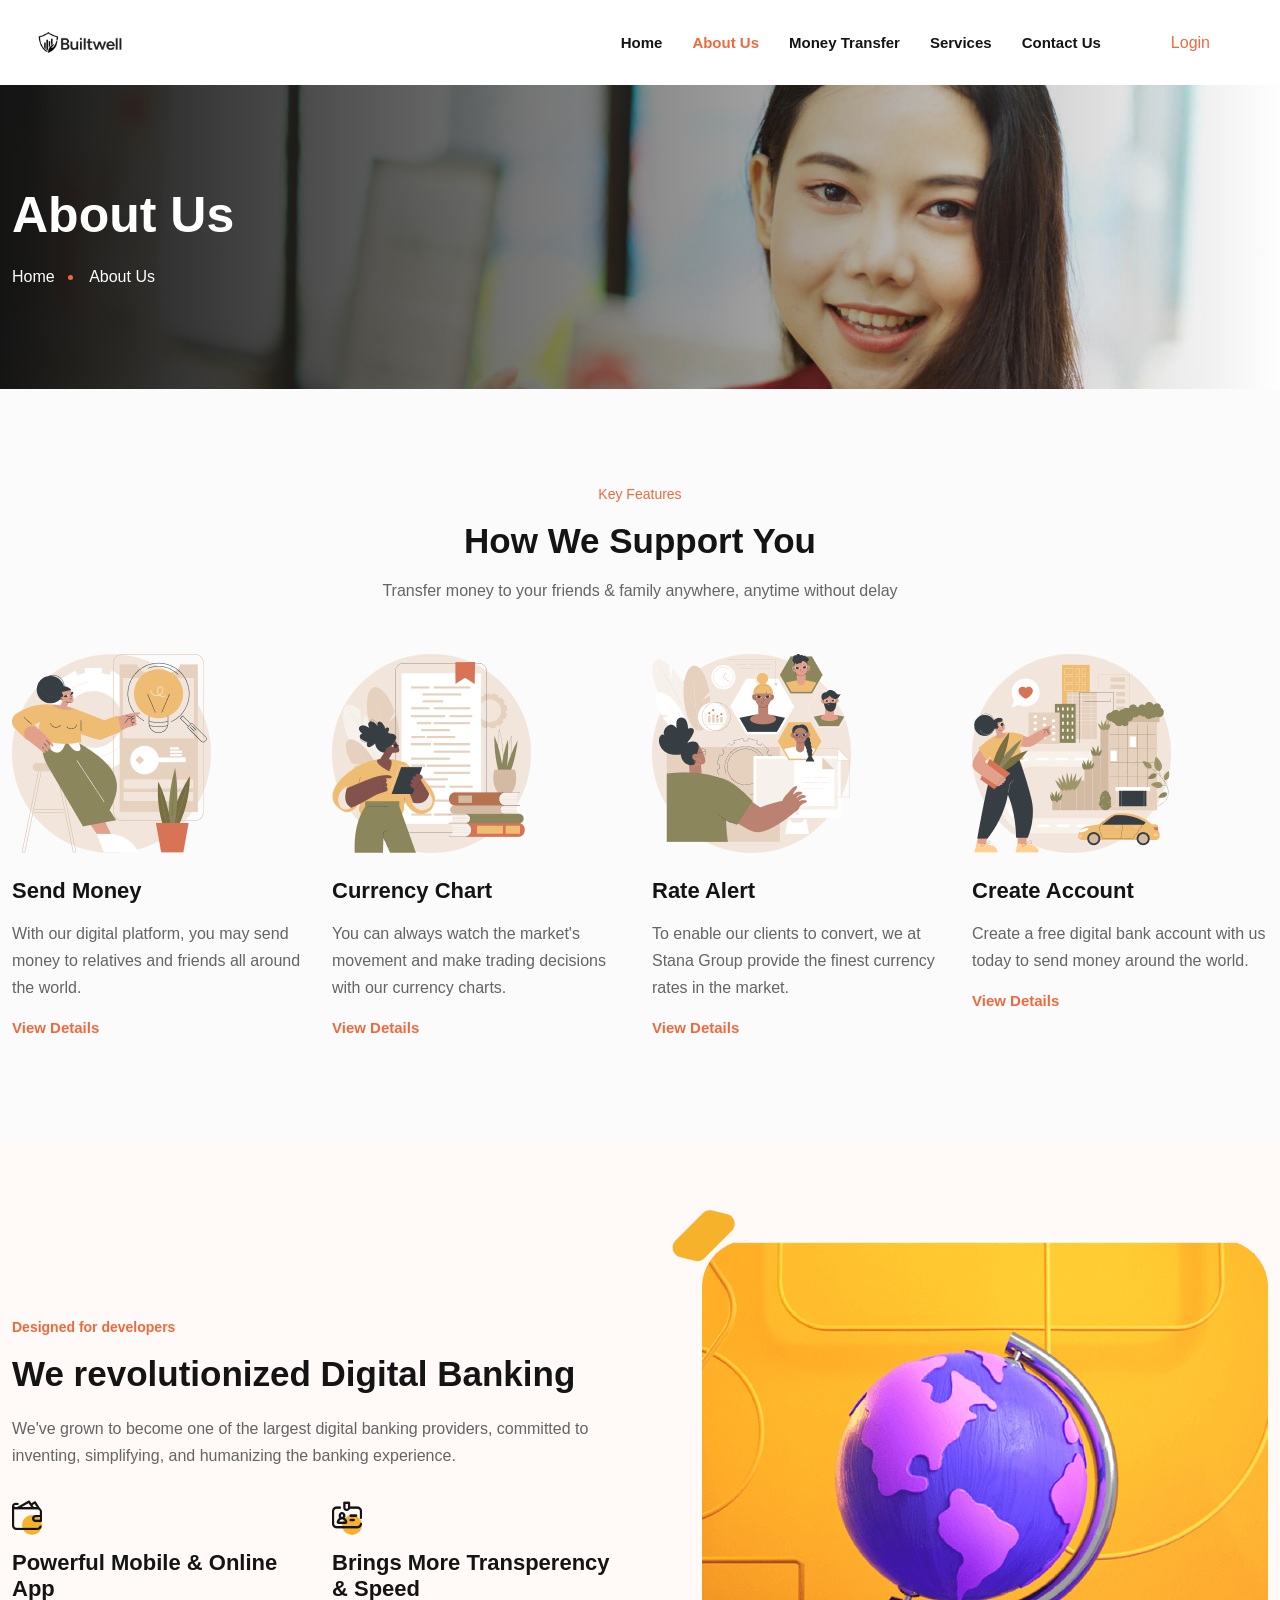
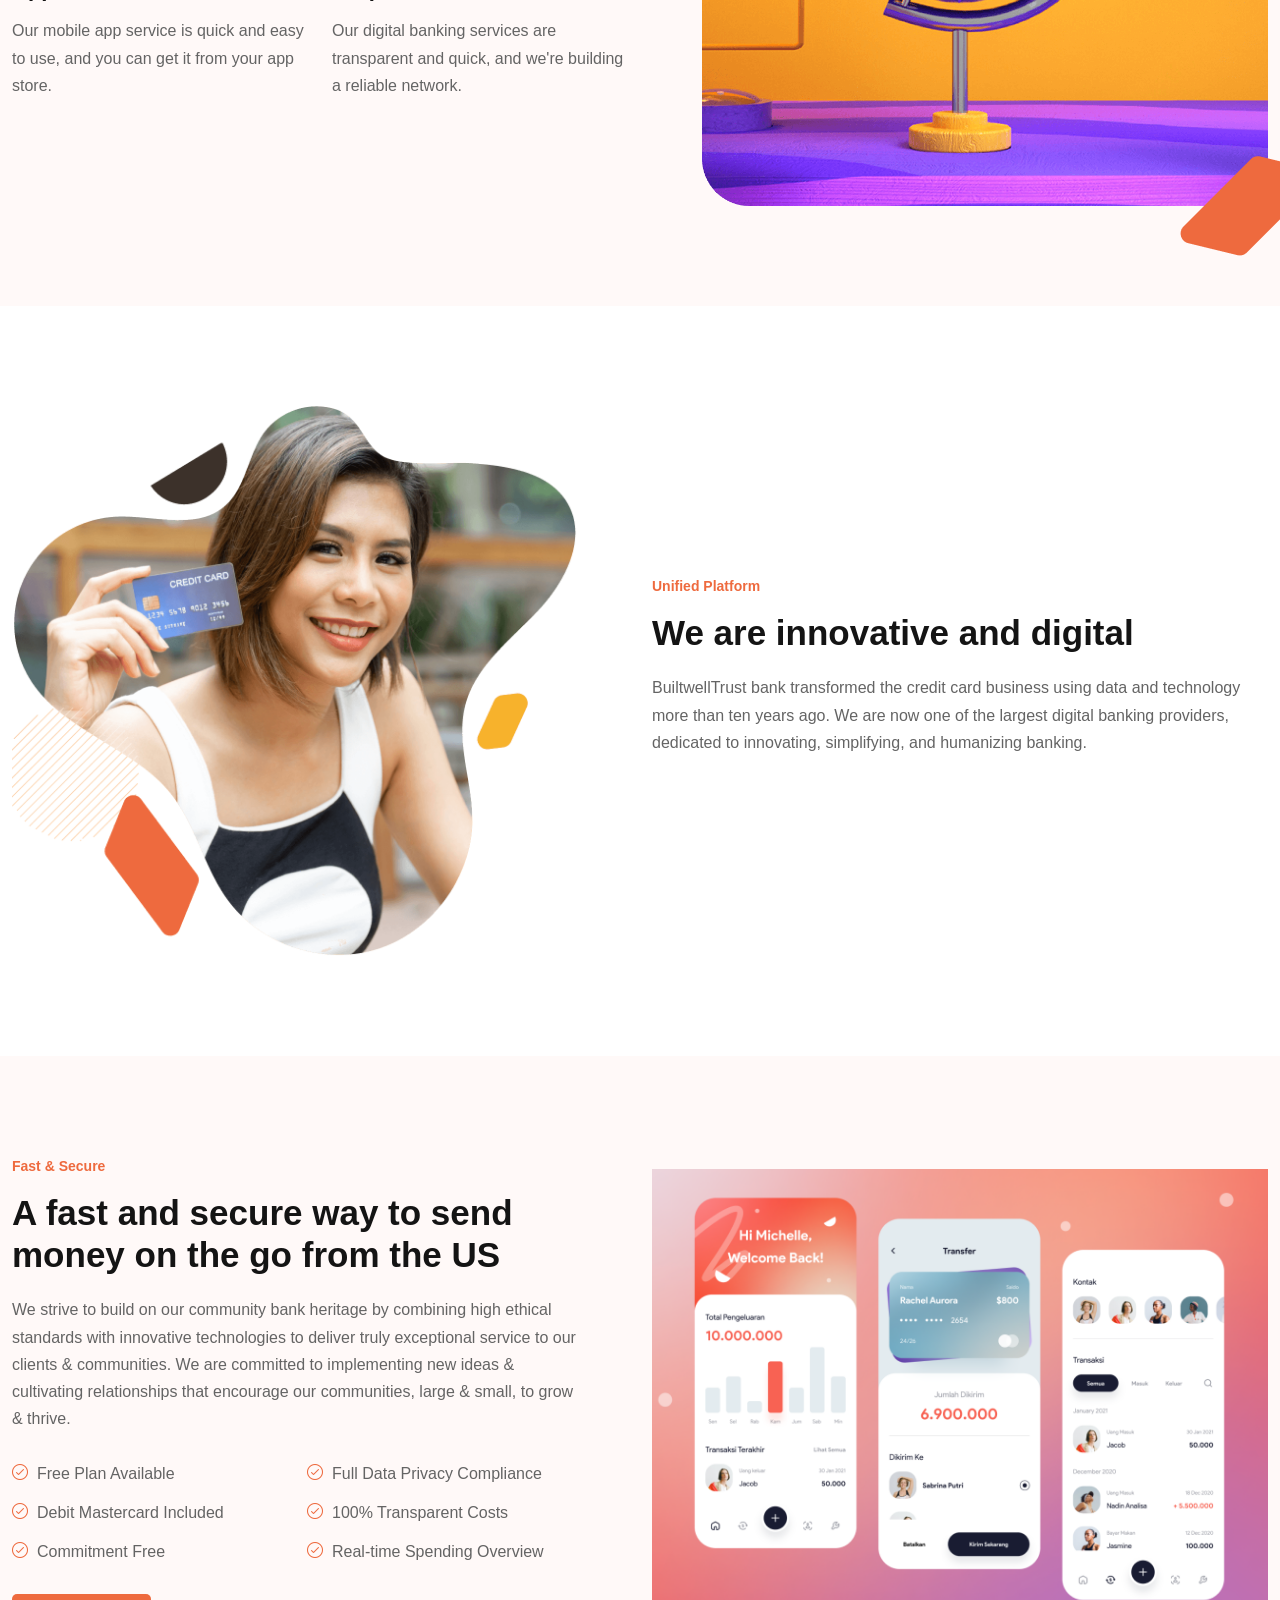
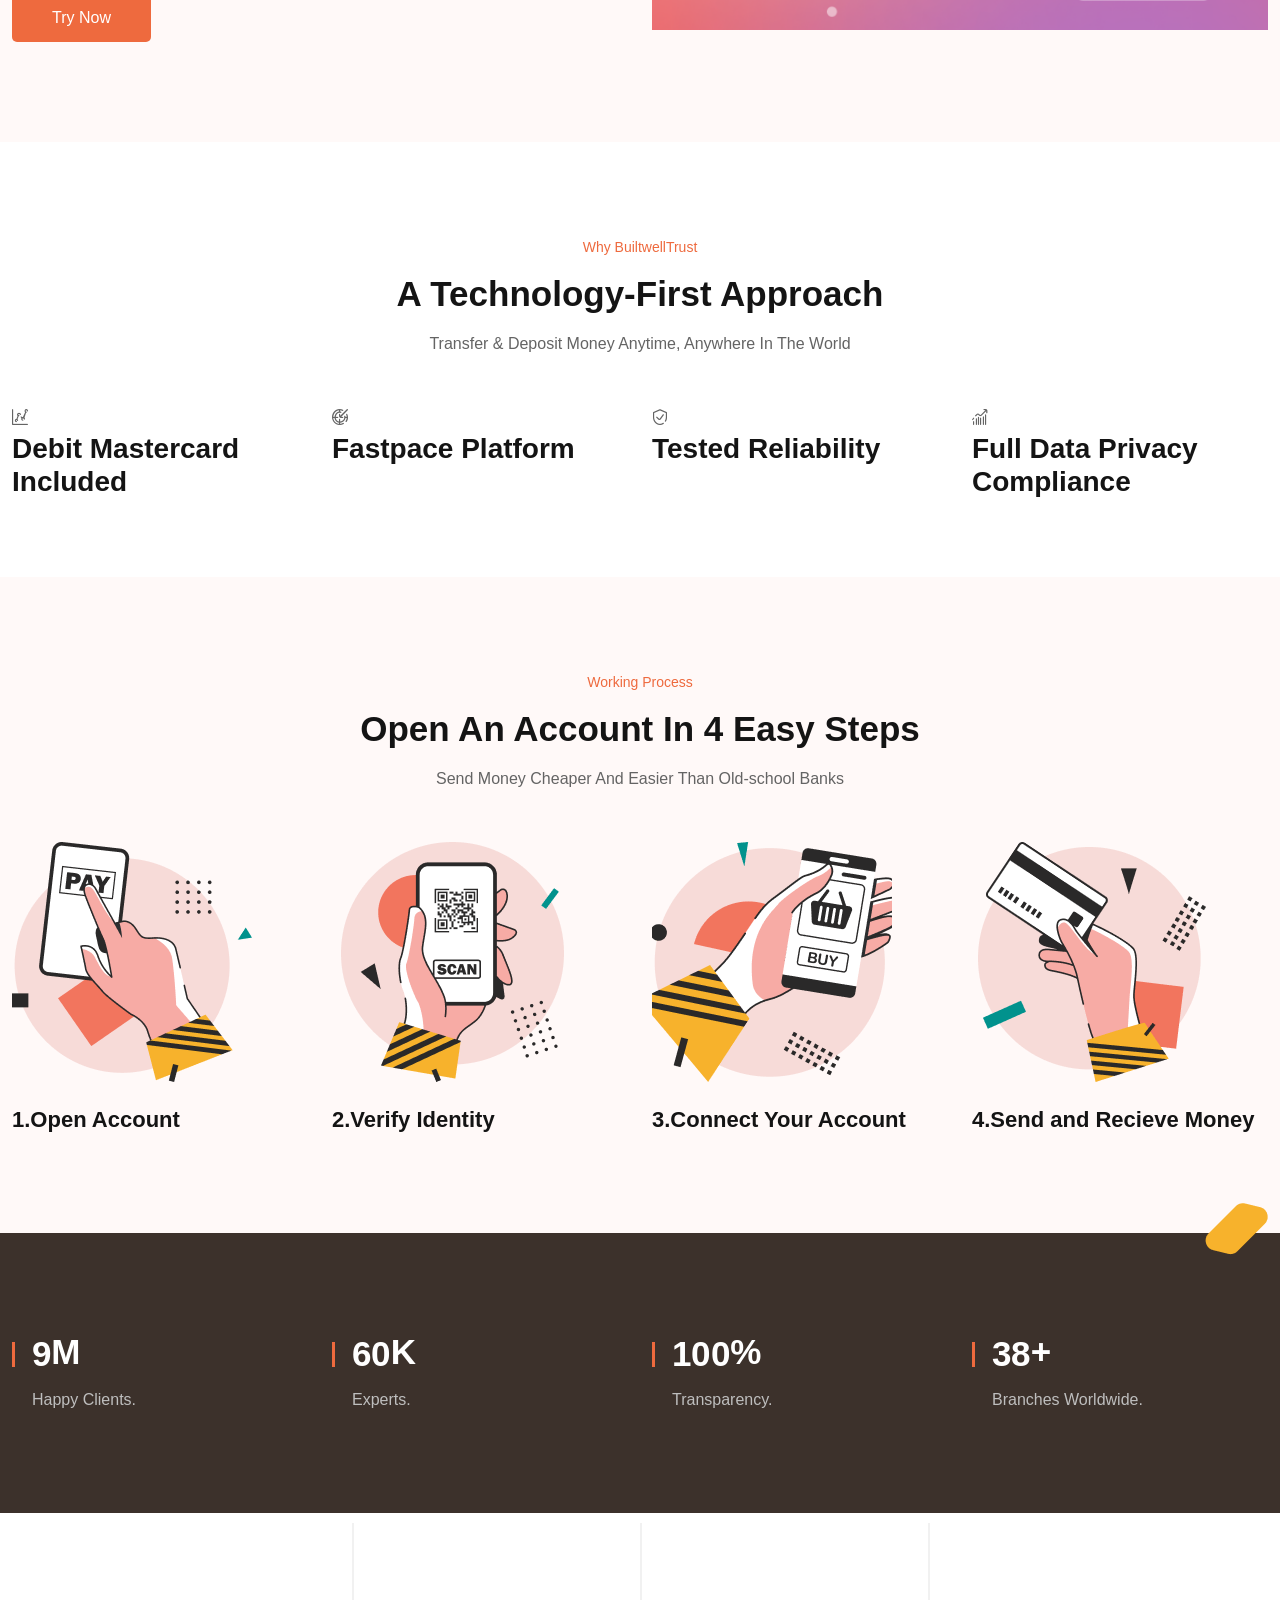
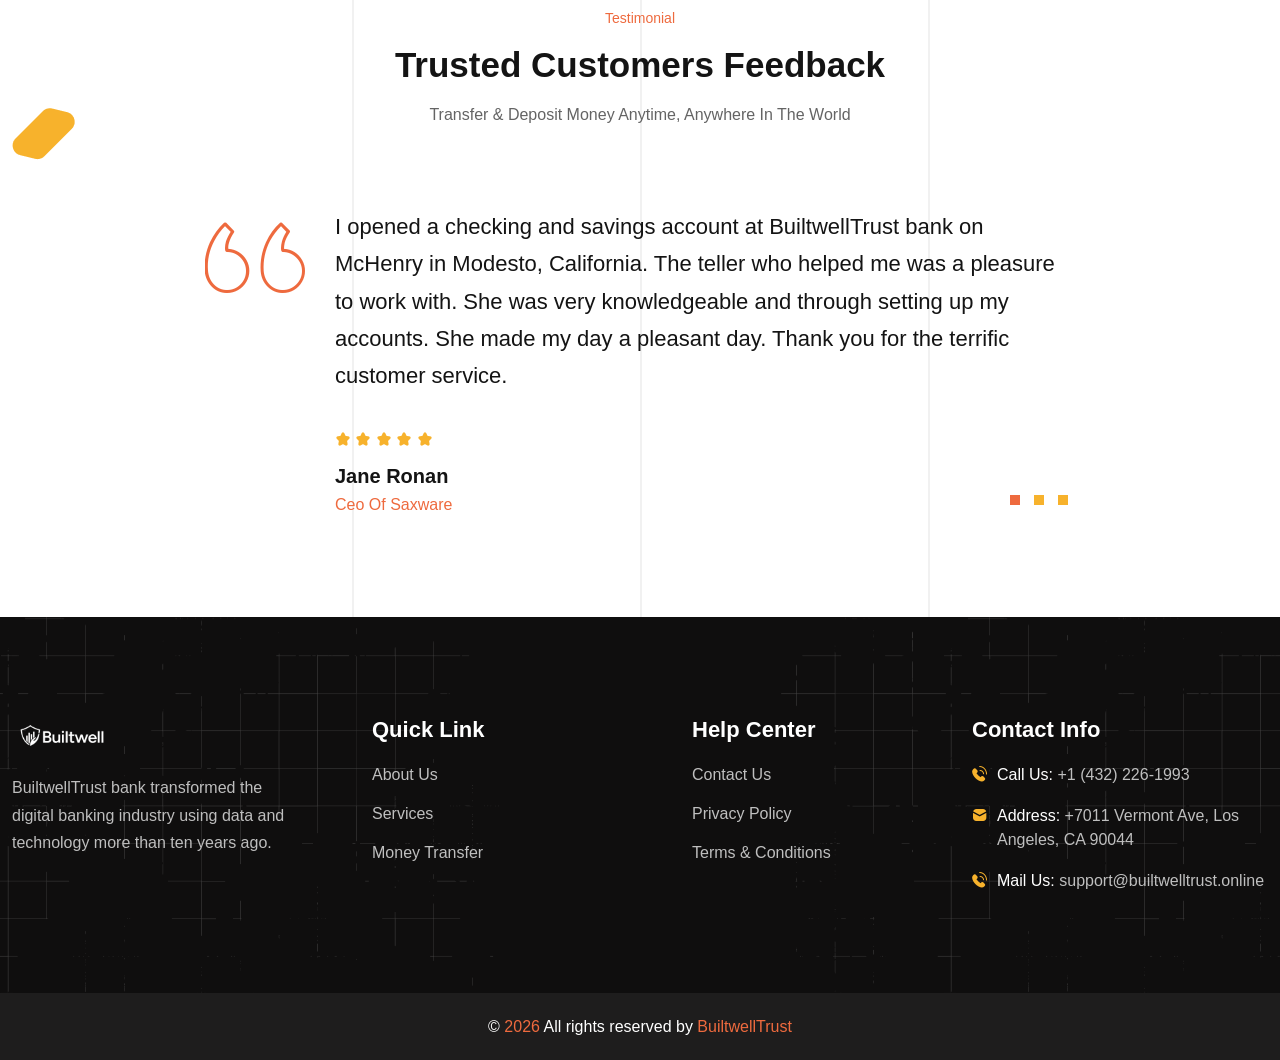
==== about-us.html @ f0b3a8c9 "first commit" ====
<!DOCTYPE html>
<html lang="zxx">

<head>
  <!-- Required meta tags -->
  <meta charset="utf-8" />
  <meta name="viewport" content="width=device-width, initial-scale=1, shrink-to-fit=no" />

  <!-- Links Of CSS File -->
  <link rel="stylesheet" href="assetss/css/bootstrap.min.css" />
  <link rel="stylesheet" href="assetss/css/owl.theme.default.min.css" />
  <link rel="stylesheet" href="assetss/css/owl.carousel.min.css" />
  <link rel="stylesheet" href="assetss/css/flaticon.css" />
  <link rel="stylesheet" href="assetss/css/remixicon.css" />
  <link rel="stylesheet" href="assetss/css/meanmenu.min.css" />
  <link rel="stylesheet" href="assetss/css/animate.min.css" />
  <link rel="stylesheet" href="assetss/css/odometer.min.css" />
  <link rel="stylesheet" href="assetss/css/style.css" />
  <link rel="stylesheet" href="assetss/css/responsive.css" />

  <!-- Favicon -->
  <link rel="icon" type="image/png" href="assetss/images/favicon.png" />
  <!-- Title -->
  <title>BuiltwellTrust - Enjoy Your seamless and protected online money access</title>
  <!-- Chatway -->
  <script id="chatway" async="true" src="https://cdn.chatway.app/widget.js?id=8h5mfCgrzkGJ"></script>
</head>

<body>
  <div class="col-lg-4 col-md-12">
    <div class="header-top-right">

        <div id="google_translate_element"></div>

        <script type="text/javascript">
            function googleTranslateElementInit() {
                new google.translate.TranslateElement({ pageLanguage: 'en' }, 'google_translate_element');
            }
        </script>

        <script type="text/javascript"
            src="//translate.google.com/translate_a/element.js?cb=googleTranslateElementInit"></script>

        <style>
            /* #google_translate_element { */
            /*color: transparent;*/
            /* } */
            #google_translate_element a {
                display: none;
            }

            /* div.goog-te-gadget { */
            /*color: transparent !important;*/
            /* } */
        </style>
    </div>
  </div>
  <!-- Start Preloader Area -->
  <div class="preloader" id="loader-style">
    <div class="preloader-wrap">
      <span></span>
      <span></span>
      <span></span>
      <span></span>
    </div>
  </div>
  <!-- End Preloader Area -->

  <!-- Start Navbar Area -->
  <div class="navbar-area">
    <div class="mobile-responsive-nav">
      <div class="container">
        <div class="mobile-responsive-menu">
          <div class="logo">
            <a href="index.html">
              <img src="assetss/images/logo.png" alt="logo" width="100" />
            </a>
          </div>
        </div>
      </div>
    </div>

    <div class="desktop-nav">
      <div class="container-fluid">
        <nav class="navbar navbar-expand-md navbar-light">
          <a class="navbar-brand" href="index.html">
            <img src="assetss/images/logo.png" alt="logo" width="100" />
          </a>

          <div class="collapse navbar-collapse mean-menu" id="navbarSupportedContent">
            <ul class="navbar-nav ms-auto">
              <li class="nav-item">
                <a href="index.html" class="nav-link"> Home </a>
              </li>

              <li class="nav-item">
                <a href="about-us.html" class="nav-link active"> About Us </a>
              </li>

              <li class="nav-item">
                <a href="money-transfer.html" class="nav-link">Money Transfer</a>
              </li>

              <li class="nav-item">
                <a href="services.html" class="nav-link"> Services </a>
              </li>

              <li class="nav-item">
                <a href="contact-us.html" class="nav-link">Contact Us</a>
              </li>
            </ul>

            <div class="others-options">
              <ul>
                <li>
                  <a href="account/login.php" class="default-btn login"> Login </a>
                </li>
              </ul>
            </div>
          </div>
        </nav>
      </div>
    </div>

    <div class="others-option-for-responsive">
      <div class="container">
        <div class="dot-menu">
          <div class="inner">
            <div class="circle circle-one"></div>
            <div class="circle circle-two"></div>
            <div class="circle circle-three"></div>
          </div>
        </div>

        <div class="container">
          <div class="option-inner">
            <div class="others-options justify-content-center d-flex align-items-center">
              <ul>
                <li>
                  <a href="account/login.php" class="default-btn login"> Login </a>
                </li>
              </ul>
            </div>
          </div>
        </div>
      </div>
    </div>
  </div>
  <!-- End Navbar Area -->

  <!-- Start Page Title Area -->
  <div class="page-title-area bg-1">
    <div class="container">
      <div class="page-title-content">
        <h2>About Us</h2>

        <ul>
          <li>
            <a href="index.html"> Home </a>
          </li>

          <li class="active">About Us</li>
        </ul>
      </div>
    </div>
  </div>
  <!-- End Page Title Area -->

  <!-- Start Support Area -->
  <div class="support-area bg-color-fbfbfb pt-100 pb-70">
    <div class="container">
      <div class="section-title">
        <span class="top-title">Key Features</span>
        <h2>How We Support You</h2>
        <p>
          Transfer money to your friends & family anywhere, anytime without
          delay
        </p>
      </div>

      <div class="row">
        <div class="col-lg-3 col-sm-6">
          <div class="single-support wow fadeInUp delay-0-2s">
            <img src="assetss/images/support/support-1.png" alt="Image" />
            <h3>
              <a href="services.html">Send Money</a>
            </h3>
            <p>
              With our digital platform, you may send money to relatives and
              friends all around the world.
            </p>
            <a href="services.html" class="read-more">View Details</a>
          </div>
        </div>

        <div class="col-lg-3 col-sm-6">
          <div class="single-support wow fadeInUp delay-0-4s">
            <img src="assetss/images/support/support-2.png" alt="Image" />
            <h3>
              <a href="services.html">Currency Chart</a>
            </h3>
            <p>
              You can always watch the market's movement and make trading
              decisions with our currency charts.
            </p>
            <a href="services.html" class="read-more">View Details</a>
          </div>
        </div>

        <div class="col-lg-3 col-sm-6">
          <div class="single-support wow fadeInUp delay-0-6s">
            <img src="assetss/images/support/support-3.png" alt="Image" />
            <h3>
              <a href="services.html">Rate Alert</a>
            </h3>
            <p>
              To enable our clients to convert, we at Stana Group provide the
              finest currency rates in the market.
            </p>
            <a href="services.html" class="read-more">View Details</a>
          </div>
        </div>

        <div class="col-lg-3 col-sm-6">
          <div class="single-support wow fadeInUp delay-0-8s">
            <img src="assetss/images/support/support-4.png" alt="Image" />
            <h3>
              <a href="services.html">Create Account</a>
            </h3>
            <p>
              Create a free digital bank account with us today to send money
              around the world.
            </p>
            <a href="services.html" class="read-more">View Details</a>
          </div>
        </div>
      </div>
    </div>
  </div>
  <!-- End Support Area -->

  <!-- Start Unified platform Area -->
  <div class="unified-platform-area bg-color-fff9f8 ptb-100">
    <div class="container">
      <div class="row align-items-center">
        <div class="col-lg-6">
          <div class="unified-platform-content wow fadeInLeft delay-0-4s">
            <div class="mb-30">
              <span class="top-title">Designed for developers</span>
              <h2>We revolutionized Digital Banking</h2>
              <p>
                We've grown to become one of the largest digital banking
                providers, committed to inventing, simplifying, and humanizing
                the banking experience.
              </p>
            </div>

            <div class="row">
              <div class="col-lg-6 col-sm-6">
                <div class="single-unified-platform">
                  <i class="flaticon-wallet"></i>
                  <h3>Powerful Mobile & Online App</h3>
                  <p>
                    Our mobile app service is quick and easy to use, and you
                    can get it from your app store.
                  </p>
                </div>
              </div>
              <div class="col-lg-6 col-sm-6">
                <div class="single-unified-platform">
                  <i class="flaticon-id-card"></i>
                  <h3>Brings More Transperency & Speed</h3>
                  <p>
                    Our digital banking services are transparent and quick,
                    and we're building a reliable network.
                  </p>
                </div>
              </div>
            </div>
          </div>
        </div>

        <div class="col-lg-6">
          <div class="unified-img three wow fadeInRight delay-0-4s ml-50">
            <img src="assetss/images/unified-img-3.png" alt="Image" />
            <img src="assetss/images/unified-shape-1.png" class="unified-shape-1" alt="Image" />
            <img src="assetss/images/unified-shape-2.png" class="unified-shape-2" alt="Image" />
          </div>
        </div>
      </div>
    </div>
  </div>
  <!-- End Unified platform Area -->

  <!-- Start Unified platform Area -->
  <div class="unified-platform-area ptb-100">
    <div class="container">
      <div class="row align-items-center">
        <div class="col-lg-6">
          <div class="unified-img two wow fadeInLeft delay-0-4s mr-50">
            <img src="assetss/images/unified-img-2.png" alt="Image" />
          </div>
        </div>

        <div class="col-lg-6">
          <div class="unified-platform-content wow fadeInRight delay-0-4s">
            <div class="mb-30">
              <span class="top-title">Unified Platform</span>
              <h2>We are innovative and digital</h2>
              <p>
                BuiltwellTrust bank transformed the credit card business using data
                and technology more than ten years ago. We are now one of the
                largest digital banking providers, dedicated to innovating,
                simplifying, and humanizing banking.
              </p>
            </div>

            <!-- <div class="row">
                <div class="col-lg-6 col-sm-6">
                  <div class="single-unified-platform">
                    <i class="flaticon-wallet"></i>
                    <h3>Split The Necessities</h3>
                    <p>
                      Historical Currency Rates.
                    </p>
                  </div>
                </div>
                <div class="col-lg-6 col-sm-6">
                  <div class="single-unified-platform">
                    <i class="flaticon-id-card"></i>
                    <h3>Pay For Business</h3>
                    <p>
                      Lorem ipsum dolor sit amet, consectetur adipiscing elit.
                      Nullana integer sagittis, eleifend ipsum dolor sit dolor.
                    </p>
                  </div>
                </div>
              </div> -->
          </div>
        </div>
      </div>
    </div>
  </div>
  <!-- End Unified platform Area -->

  <!-- Start Fast & Secure Area -->
  <div class="fast-secure-area bg-color-fff9f8 ptb-100">
    <div class="container">
      <div class="row align-items-center">
        <div class="col-lg-6">
          <div class="fast-secure-content">
            <span class="top-title">Fast & Secure</span>
            <h2>A fast and secure way to send money on the go from the US</h2>
            <p>
              We strive to build on our community bank heritage by combining
              high ethical standards with innovative technologies to deliver
              truly exceptional service to our clients & communities. We are
              committed to implementing new ideas & cultivating relationships
              that encourage our communities, large & small, to grow & thrive.
            </p>

            <div class="row">
              <div class="col-lg-6 col-sm-6">
                <ul>
                  <li>
                    <i class="flaticon-check-mark"></i>
                    Free Plan Available
                  </li>
                  <li>
                    <i class="flaticon-check-mark"></i>
                    Debit Mastercard Included
                  </li>
                  <li>
                    <i class="flaticon-check-mark"></i>
                    Commitment Free
                  </li>
                </ul>
              </div>
              <div class="col-lg-6 col-sm-6">
                <ul>
                  <li>
                    <i class="flaticon-check-mark"></i>
                    Full Data Privacy Compliance
                  </li>
                  <li>
                    <i class="flaticon-check-mark"></i>
                    100% Transparent Costs
                  </li>
                  <li>
                    <i class="flaticon-check-mark"></i>
                    Real-time Spending Overview
                  </li>
                </ul>
              </div>
            </div>

            <a href="account/login.php" class="default-btn"> Try Now </a>
          </div>
        </div>

        <div class="col-lg-6">
          <div class="fast-mgs">
            <img src="assetss/images/download.png" alt="Image" />
          </div>
        </div>
      </div>
    </div>
  </div>
  <!-- End Fast & Secure Area -->

  <!-- Start Why 247Trust Best Area -->
  <div class="why-247Trust-best-area pt-100 pb-70">
    <div class="container">
      <div class="section-title">
        <span class="top-title">Why BuiltwellTrust</span>
        <h2>A Technology-First Approach</h2>
        <p>Transfer & Deposit Money Anytime, Anywhere In The World</p>
      </div>

      <div class="row justify-content-center wow fadeInUp delay-0-2s">
        <div class="col-lg-3 col-sm-6">
          <div class="single-why-247Trust">
            <i class="flaticon-analytics-2"></i>
            <h3>Debit Mastercard Included</h3>
          </div>
        </div>

        <div class="col-lg-3 col-sm-6">
          <div class="single-why-247Trust wow fadeInUp delay-0-4s">
            <i class="flaticon-target"></i>
            <h3>Fastpace Platform</h3>
          </div>
        </div>

        <div class="col-lg-3 col-sm-6">
          <div class="single-why-247Trust wow fadeInUp delay-0-6s">
            <i class="flaticon-shield"></i>
            <h3>Tested Reliability</h3>
          </div>
        </div>

        <div class="col-lg-3 col-sm-6">
          <div class="single-why-247Trust wow fadeInUp delay-0-8s">
            <i class="flaticon-profits"></i>
            <h3>Full Data Privacy Compliance</h3>
          </div>
        </div>
      </div>
    </div>
  </div>
  <!-- End Why 247Trust Best Area -->

  <!-- Start Steps Area -->
  <div class="steps-area bg-color-fff9f8 pt-100 pb-70">
    <div class="container">
      <div class="section-title">
        <span class="top-title">Working Process</span>
        <h2>Open An Account In 4 Easy Steps</h2>
        <p>Send Money Cheaper And Easier Than Old-school Banks</p>
      </div>
      <div class="row">
        <div class="col-lg-3 col-sm-6">
          <div class="single-steps wow fadeInUp delay-0-2s">
            <img src="assetss/images/steps/steps-1.png" alt="Image" />
            <h3>1.Open Account</h3>
          </div>
        </div>

        <div class="col-lg-3 col-sm-6">
          <div class="single-steps wow fadeInUp delay-0-4s">
            <img src="assetss/images/steps/steps-2.png" alt="Image" />
            <h3>2.Verify Identity</h3>
          </div>
        </div>

        <div class="col-lg-3 col-sm-6">
          <div class="single-steps wow fadeInUp delay-0-6s">
            <img src="assetss/images/steps/steps-3.png" alt="Image" />
            <h3>3.Connect Your Account</h3>
          </div>
        </div>

        <div class="col-lg-3 col-sm-6">
          <div class="single-steps wow fadeInUp delay-0-8s">
            <img src="assetss/images/steps/steps-4.png" alt="Image" />
            <h3>4.Send and Recieve Money</h3>
          </div>
        </div>
      </div>
    </div>
  </div>
  <!-- End Steps Area -->

  <!-- Start Counter Area -->
  <div class="counter-area bg-color-3c312b pt-100 pb-70">
    <div class="container">
      <div class="counter-shape">
        <div class="row">
          <div class="col-lg-3 col-sm-6">
            <div class="single-counter-item wow fadeInUp delay-0-2s">
              <h2>
                <span class="odometer" data-count="9">00</span>
                <span class="target">M</span>
              </h2>
              <p>Happy Clients.</p>
            </div>
          </div>

          <div class="col-lg-3 col-sm-6">
            <div class="single-counter-item wow fadeInUp delay-0-4s">
              <h2>
                <span class="odometer" data-count="60">00</span>
                <span class="target">K</span>
              </h2>
              <p>Experts.</p>
            </div>
          </div>

          <div class="col-lg-3 col-sm-6">
            <div class="single-counter-item wow fadeInUp delay-0-6s">
              <h2>
                <span class="odometer" data-count="100%">00</span>
                <span class="target">%</span>
              </h2>
              <p>Transparency.</p>
            </div>
          </div>

          <div class="col-lg-3 col-sm-6">
            <div class="single-counter-item wow fadeInUp delay-0-8s">
              <h2>
                <span class="odometer" data-count="38">00</span>
                <span class="target">+</span>
              </h2>
              <p>Branches Worldwide.</p>
            </div>
          </div>
        </div>

        <img src="assetss/images/counter-shape.png" class="counter-shape" alt="Image" />
      </div>
    </div>
  </div>
  <!-- End Counter Area -->

  <!-- Start Customers Area -->
  <div class="customers-area ptb-100">
    <div class="container">
      <div class="customers-bg">
        <div class="section-title">
          <span class="top-title">Testimonial</span>
          <h2>Trusted Customers Feedback</h2>
          <p>
            Transfer & Deposit Money Anytime, Anywhere In The World
          </p>
        </div>

        <div class="customers-slide owl-carousel owl-theme">
          <div class="customers-single-item">
            <i class="flaticon-left-quote quote"></i>
            <p>
              I opened a checking and savings account at BuiltwellTrust bank on
              McHenry in Modesto, California. The teller who helped me was a
              pleasure to work with. She was very knowledgeable and through
              setting up my accounts. She made my day a pleasant day. Thank
              you for the terrific customer service.
            </p>
            <ul>
              <li>
                <i class="flaticon-star"></i>
              </li>
              <li>
                <i class="flaticon-star"></i>
              </li>
              <li>
                <i class="flaticon-star"></i>
              </li>
              <li>
                <i class="flaticon-star"></i>
              </li>
              <li>
                <i class="flaticon-star"></i>
              </li>
            </ul>

            <h3>Jane Ronan</h3>
            <span>Ceo Of Saxware</span>
          </div>

          <div class="customers-single-item">
            <i class="flaticon-left-quote quote"></i>
            <p>
              I've been with BuiltwellTrust bank for four years. I went through a loan
              modification with them, as well as a six-month forbearance. I
              also have a credit card with them, which they have cancelled
              after every late payment, as well as a cash account with
              withdrawal fees. They are always there to help me.
            </p>
            <ul>
              <li>
                <i class="flaticon-star"></i>
              </li>
              <li>
                <i class="flaticon-star"></i>
              </li>
              <li>
                <i class="flaticon-star"></i>
              </li>
              <li>
                <i class="flaticon-star"></i>
              </li>
              <li>
                <i class="flaticon-star"></i>
              </li>
            </ul>

            <h3>Alex Dew</h3>
            <span>Homeowner</span>
          </div>

          <div class="customers-single-item">
            <i class="flaticon-left-quote quote"></i>
            <p>
              I usually request service through the app or website, although I
              have called in on occasion. They're all extremely responsive and
              accommodating.
            </p>
            <ul>
              <li>
                <i class="flaticon-star"></i>
              </li>
              <li>
                <i class="flaticon-star"></i>
              </li>
              <li>
                <i class="flaticon-star"></i>
              </li>
              <li>
                <i class="flaticon-star"></i>
              </li>
              <li>
                <i class="flaticon-star"></i>
              </li>
            </ul>

            <h3>Anne Mari</h3>
            <span>Banker</span>
          </div>
        </div>

        <img src="assetss/images/counter-shape.png" class="counter-shape" alt="Image" />
      </div>
    </div>

    <div class="lines">
      <div class="line"></div>
      <div class="line"></div>
      <div class="line"></div>
    </div>
  </div>
  <!-- End Customers Area -->

  <!-- Start Footer Area -->
  <div class="footer-area pt-100 pb-70 bg-color-0f0e0e">
    <div class="container">
      <div class="row">
        <div class="col-lg-3 col-sm-6">
          <div class="single-widget">
            <div class="footer-logo">
              <a href="index.html">
                <img src="assetss/images/white-logo.png" alt="Image" width="100" />
              </a>
            </div>
            <p>
              BuiltwellTrust bank transformed the digital banking industry using data
              and technology more than ten years ago.
            </p>
          </div>
        </div>

        <div class="col-lg-3 col-sm-6">
          <div class="single-widget ml-30">
            <h3>Quick Link</h3>

            <ul class="use-full-link">
              <li>
                <a href="about-us.html">About Us</a>
              </li>
              <li>
                <a href="services.html">Services</a>
              </li>
              <li>
                <a href="money-transfer.html">Money Transfer</a>
              </li>
              <!-- <li>
                  <a href="money-transfer.html">Money Transfer</a>
                </li> -->
            </ul>
          </div>
        </div>

        <div class="col-lg-3 col-sm-6">
          <div class="single-widget ml-30">
            <h3>Help Center</h3>

            <ul class="use-full-link">
              <li>
                <a href="contact-us.html">Contact Us</a>
              </li>
              <!-- <li>
                  <a href="faq.html">Get Help</a>
                </li> -->
              <li>
                <a href="privacy-policy.html">Privacy Policy</a>
              </li>
              <li>
                <a href="privacy-policy.html">Terms & Conditions</a>
              </li>
            </ul>
          </div>
        </div>

        <div class="col-lg-3 col-sm-6">
          <div class="single-widget">
            <h3>Contact Info</h3>

            <ul class="address-link">
              <li>
                <i class="flaticon-phone-call"></i>
                <span>Call Us:</span>
                <a href="tel:+1 (432) 226-1993">+1 (432) 226-1993</a>
              </li>
              <li>
                <i class="flaticon-email"></i>
                <span>Address:</span>
                +7011 Vermont Ave, Los Angeles, CA 90044
              </li>
              <li>
                <i class="flaticon-phone-call"></i>
                <span>Mail Us:</span>
                <a href="mailto:support@builtwelltrust.online"> support@builtwelltrust.online</a>
              </li>
            </ul>
          </div>
        </div>
      </div>
    </div>
  </div>
  <!-- End Footer Area -->

  <!-- Start CopyRight Area -->
  <div class="copy-right-area bg-color-1e1d1d">
    <div class="container">
      <div class="copy-right-content">
        <p>
          © <span id="year"></span> All rights reserved by
          <a href="index.html" target="blank">BuiltwellTrust</a>
        </p>
      </div>
    </div>
  </div>
  <!-- End CopyRight Area -->

  <!-- Start Go Top Area -->
  <div class="go-top">
    <i class="ri-arrow-up-s-fill"></i>
    <i class="ri-arrow-up-s-fill"></i>
  </div>
  <!-- End Go Top Area -->

  <!-- Links of JS File -->
  <script data-cfasync="false" src="../../cdn-cgi/scripts/5c5dd728/cloudflare-static/email-decode.min.js"></script>
  <script src="assetss/js/jquery.min.js"></script>
  <script src="assetss/js/bootstrap.bundle.min.js"></script>
  <script src="assetss/js/meanmenu.min.js"></script>
  <script src="assetss/js/owl.carousel.min.js"></script>
  <script src="assetss/js/wow.js"></script>
  <script src="assetss/js/appear.min.js"></script>
  <script src="assetss/js/odometer.min.js"></script>
  <script src="assetss/js/form-validator.min.js"></script>
  <script src="assetss/js/contact-form-script.js"></script>
  <script src="assetss/js/custom.js"></script>
</body>

</html>
---- assetss/css/flaticon.css ----
@font-face {
    font-family: "flaticon";
    src: url("../fonts/flaticon.ttf") format("truetype"),
url("../fonts/flaticon.woff") format("woff"),
url("../fonts/flaticon.woff2") format("woff2"),
url("../fonts/flaticon.eot") format("embedded-opentype"),
url("../fonts/flaticon.svg") format("svg");
}

i[class^="flaticon-"]:before, i[class*=" flaticon-"]:before {
    font-family: flaticon !important;
    font-style: normal;
    font-weight: normal !important;
    font-variant: normal;
    text-transform: none;
    line-height: 1;
    -webkit-font-smoothing: antialiased;
    -moz-osx-font-smoothing: grayscale;
}

.flaticon-percentage:before {
    content: "\f101";
}
.flaticon-pie-chart:before {
    content: "\f102";
}
.flaticon-analytics:before {
    content: "\f103";
}
.flaticon-fluctuation:before {
    content: "\f104";
}
.flaticon-calculator:before {
    content: "\f105";
}
.flaticon-contract:before {
    content: "\f106";
}
.flaticon-buy:before {
    content: "\f107";
}
.flaticon-auction:before {
    content: "\f108";
}
.flaticon-point-of-service:before {
    content: "\f109";
}
.flaticon-archives:before {
    content: "\f10a";
}
.flaticon-analytics-1:before {
    content: "\f10b";
}
.flaticon-sell:before {
    content: "\f10c";
}
.flaticon-target:before {
    content: "\f10d";
}
.flaticon-newspaper:before {
    content: "\f10e";
}
.flaticon-donation:before {
    content: "\f10f";
}
.flaticon-loss:before {
    content: "\f110";
}
.flaticon-bank:before {
    content: "\f111";
}
.flaticon-apple:before {
    content: "\f112";
}
.flaticon-linkedin:before {
    content: "\f113";
}
.flaticon-phone-call:before {
    content: "\f114";
}
.flaticon-location-pin:before {
    content: "\f115";
}
.flaticon-web:before {
    content: "\f116";
}
.flaticon-calendar:before {
    content: "\f117";
}
.flaticon-check-mark:before {
    content: "\f118";
}
.flaticon-email:before {
    content: "\f119";
}
.flaticon-star:before {
    content: "\f11a";
}
.flaticon-cheque:before {
    content: "\f11b";
}
.flaticon-twitter:before {
    content: "\f11c";
}
.flaticon-instagram:before {
    content: "\f11d";
}
.flaticon-facebook:before {
    content: "\f11e";
}
.flaticon-oil:before {
    content: "\f11f";
}
.flaticon-bar-chart:before {
    content: "\f120";
}
.flaticon-abacus:before {
    content: "\f121";
}
.flaticon-book:before {
    content: "\f122";
}
.flaticon-time-is-money:before {
    content: "\f123";
}
.flaticon-shield:before {
    content: "\f124";
}
.flaticon-atm:before {
    content: "\f125";
}
.flaticon-money:before {
    content: "\f126";
}
.flaticon-analytics-2:before {
    content: "\f127";
}
.flaticon-briefcase:before {
    content: "\f128";
}
.flaticon-search:before {
    content: "\f129";
}
.flaticon-levels:before {
    content: "\f12a";
}
.flaticon-pin-code:before {
    content: "\f12b";
}
.flaticon-loss-1:before {
    content: "\f12c";
}
.flaticon-withdraw:before {
    content: "\f12d";
}
.flaticon-money-1:before {
    content: "\f12e";
}
.flaticon-exchange:before {
    content: "\f12f";
}
.flaticon-user:before {
    content: "\f130";
}
.flaticon-playstore:before {
    content: "\f131";
}
.flaticon-right-arrow:before {
    content: "\f132";
}
.flaticon-down-arrow:before {
    content: "\f133";
}
.flaticon-left-quote:before {
    content: "\f134";
}
.flaticon-wallet:before {
    content: "\f135";
}
.flaticon-money-bag:before {
    content: "\f136";
}
.flaticon-balance:before {
    content: "\f137";
}
.flaticon-profits:before {
    content: "\f138";
}
.flaticon-gold-ingot:before {
    content: "\f139";
}
.flaticon-presentation:before {
    content: "\f13a";
}
.flaticon-businessman:before {
    content: "\f13b";
}
.flaticon-businessman-1:before {
    content: "\f13c";
}
.flaticon-chat:before {
    content: "\f13d";
}
.flaticon-bar-chart-1:before {
    content: "\f13e";
}
.flaticon-purse:before {
    content: "\f13f";
}
.flaticon-id-card:before {
    content: "\f140";
}
.flaticon-payment-method:before {
    content: "\f141";
}
.flaticon-money-2:before {
    content: "\f142";
}
.flaticon-safebox:before {
    content: "\f143";
}
---- assetss/css/style.css ----
/*
@File: KreditBnank Template Styles

* This file contains the styling for the actual template, this
is the file you need to edit to change the look of the template.

This files table contents are outlined below>>>>>

******************************************* 
** - DEFAULT AREA STYLE - **

** - Default Btn Area Style
** - Read More Area Style
** - Section Title Area Style
** - Header Area Style
** - Nav Area Style
** - Banner Area Style
** - Btro Info Area Style
** - Single Choose Area Style
** - Partner Area Style
** - Unified Area Style
** - Support Area Style
** - Download Area Style
** - Counter Area Style
** - Customers Area Style
** - Blog Area Style
** - Footer Area Style

** - OTHER STYLE AREA - **

** - Preloader Area Style
** - Go Top Style
** - Video wave Style

*******************************************
/*

/*
Default Style
============================*/
@import url("../../../../css2.css");
body {
  font-size: 16px;
  font-family: "Roboto", sans-serif;
  color: #646464;
}

a {
  -webkit-transition: all ease 0.5s;
  transition: all ease 0.5s;
  text-decoration: none;
  color: #646464;
}

a:hover {
  text-decoration: none;
  color: #ee6a3e;
}

a:focus {
  text-decoration: none;
}

button {
  outline: 0 !important;
  -webkit-box-shadow: none;
          box-shadow: none;
  border: none;
  padding: 0;
}

button:focus {
  -webkit-box-shadow: none;
          box-shadow: none;
}

.h1, .h2, .h3, .h4, .h5, .h6, h1, h2, h3, h4, h5, h6 {
  color: #141414;
  font-weight: 700;
}

.d-table {
  width: 100%;
  height: 100%;
}

.d-table-cell {
  vertical-align: middle;
}

p {
  font-size: 16px;
  margin-bottom: 15px;
  line-height: 1.7;
}

p:last-child {
  margin-bottom: 0;
}

img {
  max-width: 100%;
  height: auto;
}

.form-control {
  height: 55px;
  color: #141414;
  border: 1px solid #ffffff;
  background-color: #eeeeee;
  font-size: 16px;
  padding: 10px 20px;
  width: 100%;
  -webkit-transition: all ease 0.5s;
  transition: all ease 0.5s;
  border-radius: 5px;
}

.form-control::-webkit-input-placeholder {
  color: #898C90;
}

.form-control:-ms-input-placeholder {
  color: #898C90;
}

.form-control::-ms-input-placeholder {
  color: #898C90;
}

.form-control::placeholder {
  color: #898C90;
}

.form-control:focus {
  color: #000000;
  background-color: #eeeeee;
  -webkit-box-shadow: unset;
          box-shadow: unset;
  outline: 0;
  border: 1px solid #ee6a3e;
}

.form-control:hover:focus, .form-control:focus {
  -webkit-box-shadow: unset;
          box-shadow: unset;
}

textarea.form-control {
  height: auto;
}

.ptb-100 {
  padding-top: 100px;
  padding-bottom: 100px;
}

.pt-100 {
  padding-top: 100px;
}

.pb-100 {
  padding-bottom: 100px;
}

.pt-70 {
  padding-top: 70px;
}

.pb-70 {
  padding-bottom: 70px;
}

.pb-150 {
  padding-bottom: 150px;
}

.pt-50 {
  padding-top: 50px;
}

.mt-30 {
  margin-top: 30px;
}

.mb-30 {
  margin-bottom: 30px;
}

.ml-15 {
  margin-left: 15px;
}

.mr-15 {
  margin-right: 15px;
}

.ml-50 {
  margin-left: 50px;
}

.mr-50 {
  margin-right: 50px;
}

/*
Bg-color Style*/
.bg-color-e9dbc8 {
  background-color: #e9dbc8;
}

.bg-color-f5f5f5 {
  background-color: #f5f5f5;
}

.bg-color-fbfbfb {
  background-color: #fbfbfb;
}

.bg-color-3c312b {
  background-color: #3c312b;
}

.bg-color-0f0e0e {
  background-color: #0f0e0e;
}

.bg-color-1e1d1d {
  background-color: #1e1d1d;
}

.bg-color-fff9f8 {
  background-color: #fff9f8;
}

.bg-color-ee6a3e {
  background: #ee6a3e;
}

/*
Default Btn Area Style*/
.default-btn {
  font-size: 16px;
  color: #ffffff;
  -webkit-transition: all ease 0.5s;
  transition: all ease 0.5s;
  text-align: center;
  position: relative;
  z-index: 1;
  overflow: hidden;
  display: -ms-inline-grid;
  display: inline-grid;
  padding: 12px 40px;
  background-color: #ee6a3e;
  border-radius: 5px;
}

.default-btn.active {
  background-color: #f7b22c;
  color: #ffffff;
}

.default-btn.active:hover {
  color: #ffffff;
  background-color: #ee6a3e;
}

.default-btn:hover {
  color: #ffffff;
  background-color: #f7b22c;
}

/*
Read More Btn Area Style*/
.read-more {
  font-size: 15px;
  color: #ee6a3e;
  background-color: transparent;
  -webkit-transition: all ease 0.5s;
  transition: all ease 0.5s;
  font-weight: 600;
}

.read-more i {
  position: relative;
  top: 4px;
}

.read-more:hover {
  color: #ee6a3e;
  letter-spacing: 1px;
}

/*
Section Title Area Style*/
.section-title {
  max-width: 700px;
  margin: -5px auto 50px;
  text-align: center;
  position: relative;
}

.section-title .top-title {
  font-size: 14px;
  color: #ee6a3e;
  display: block;
  margin-bottom: 15px;
  font-weight: 500;
}

.section-title h2 {
  font-size: 35px;
  margin-bottom: 15px;
}

.section-title h2 span {
  color: #ee6a3e;
}

.section-title h2:last-child {
  margin-bottom: 0;
}

.section-title p {
  max-width: 600px;
  margin: auto;
}

.section-title p span {
  color: #ee6a3e;
}

.section-title.white-title span {
  color: #ee6a3e;
}

.section-title.white-title h2 {
  color: #ffffff;
}

.section-title.white-title p {
  color: #ffffff;
}

.section-title.left-title {
  margin-left: 0;
  text-align: left;
  max-width: 645px;
}

.section-title.left-title h2 {
  max-width: 700px;
}

.section-title.left-title p {
  margin-left: 0;
}

.section-title.left-title .default-btn {
  position: absolute;
  top: 0;
  right: 0;
}

/*
Top Header Style
======================================================*/
.top-header-area {
  padding-top: 15px;
  padding-bottom: 15px;
  border-bottom: 1px solid #eeeeee;
}

.top-header-area .container-fluid {
  max-width: 1720px;
  margin: auto;
  padding-left: 30px;
  padding-right: 30px;
}

.header-left-content {
  margin-bottom: 0;
  padding-left: 0;
  list-style: none;
}

.header-left-content li {
  display: inline-block;
  margin-right: 30px;
  font-size: 15px;
}

.header-left-content li:last-child {
  margin-right: 0;
}

.header-left-content li span {
  color: #141414;
  font-weight: 500;
}

.header-left-content li a {
  color: #3c312b;
}

.header-left-content li a:hover {
  color: #ee6a3e;
}

.header-middle-content {
  text-align: center;
  padding-left: 0;
  margin-bottom: 0;
  list-style-type: none;
}

.header-middle-content li p {
  color: #141414;
}

.header-middle-content li p a {
  color: #ee6a3e;
  font-size: 15px;
}

.header-right-content {
  padding-left: 0;
  margin-bottom: 0;
  list-style: none;
  text-align: right;
}

.header-right-content li {
  display: inline-block;
  margin-right: 30px;
  font-size: 15px;
}

.header-right-content li a {
  color: #141414;
}

.header-right-content li a:hover {
  color: #ee6a3e;
}

.header-right-content li:last-child {
  margin-right: 0;
}

.header-right-content .language {
  position: relative;
  padding-left: 20px;
  background-color: #ffffff;
  border-radius: 50px;
  font-size: 15px;
}

.header-right-content .language .form-select {
  background-color: transparent;
  border: none;
  background-size: 16px 13px;
  cursor: pointer;
  color: #646464;
  font-size: 15px;
}

.header-right-content .language .form-select:focus {
  -webkit-box-shadow: none;
          box-shadow: none;
}

.header-right-content .language i {
  position: absolute;
  top: 7px;
  left: 10px;
}

/*
Navbar Area Style
======================================================*/
.navbar-area {
  position: relative;
  background-color: #ffffff;
  padding-top: 15px;
  padding-bottom: 15px;
}

.navbar-area.is-sticky {
  top: 0;
  left: 0;
  width: 100%;
  z-index: 999;
  position: fixed;
  -webkit-animation: 500ms ease-in-out 0s normal none 1 running fadeInDown;
          animation: 500ms ease-in-out 0s normal none 1 running fadeInDown;
  -webkit-box-shadow: 0 0 20px 3px rgba(0, 0, 0, 0.05);
          box-shadow: 0 0 20px 3px rgba(0, 0, 0, 0.05);
}

.navbar-area .container-fluid {
  max-width: 1720px;
  margin: auto;
  padding-left: 30px;
  padding-right: 30px;
}

.navbar-area.style-three {
  background-color: transparent;
}

.navbar-area.style-three.is-sticky {
  background-color: #3c312b;
}

.desktop-nav {
  padding-top: 0;
  padding-bottom: 0;
}

.desktop-nav .navbar {
  -webkit-transition: all ease 0.5s;
  transition: all ease 0.5s;
  z-index: 2;
  padding-right: 0;
  padding-top: 0;
  padding-left: 0;
  padding-bottom: 0;
}

.desktop-nav .navbar ul {
  margin-bottom: 0;
  list-style-type: none;
}

.desktop-nav .navbar .navbar-nav .nav-item {
  position: relative;
  padding-bottom: 20px;
  padding-top: 20px;
  padding-right: 0;
  padding-left: 0;
}

.desktop-nav .navbar .navbar-nav .nav-item a {
  font-size: 15px;
  color: #141414;
  line-height: 1;
  position: relative;
  font-weight: 600;
  padding-left: 0;
  padding-top: 0;
  padding-right: 0;
  padding-bottom: 0;
  margin-left: 15px;
  margin-right: 15px;
}

.desktop-nav .navbar .navbar-nav .nav-item a.dropdown-toggle {
  padding-right: 20px;
}

.desktop-nav .navbar .navbar-nav .nav-item a.dropdown-toggle::after {
  display: none;
}

.desktop-nav .navbar .navbar-nav .nav-item a.dropdown-toggle::before {
  content: "\EA4E";
  position: absolute;
  top: 0;
  right: 0;
  font-family: remixicon !important;
  line-height: 1;
  font-size: 17px;
}

.desktop-nav .navbar .navbar-nav .nav-item a:hover, .desktop-nav .navbar .navbar-nav .nav-item a:focus, .desktop-nav .navbar .navbar-nav .nav-item a.active {
  color: #ee6a3e;
}

.desktop-nav .navbar .navbar-nav .nav-item a i {
  font-size: 18px;
  line-height: 0;
  position: relative;
  top: 4px;
}

.desktop-nav .navbar .navbar-nav .nav-item:last-child a {
  margin-right: 0;
}

.desktop-nav .navbar .navbar-nav .nav-item:first-child a {
  margin-left: 0;
}

.desktop-nav .navbar .navbar-nav .nav-item:hover a, .desktop-nav .navbar .navbar-nav .nav-item:focus a, .desktop-nav .navbar .navbar-nav .nav-item.active a {
  color: #ee6a3e;
}

.desktop-nav .navbar .navbar-nav .nav-item .dropdown-menu {
  -webkit-box-shadow: 0 0 20px 3px rgba(0, 0, 0, 0.05);
          box-shadow: 0 0 20px 3px rgba(0, 0, 0, 0.05);
  -webkit-transition: all 0.3s ease-in-out;
  transition: all 0.3s ease-in-out;
  background: #ffffff;
  position: absolute;
  visibility: hidden;
  border-radius: 0;
  display: block;
  width: 250px;
  border: none;
  z-index: 99;
  opacity: 0;
  top: 80px;
  left: 0;
  padding: 0;
  border-radius: 5px;
}

.desktop-nav .navbar .navbar-nav .nav-item .dropdown-menu li {
  padding: 0;
}

.desktop-nav .navbar .navbar-nav .nav-item .dropdown-menu li a {
  color: #141414;
  padding: 15px;
  border-bottom: 1px dashed #ededed;
  margin: 0;
  font-size: 14px;
  font-weight: 600;
  line-height: 1;
  display: block;
  position: relative;
}

.desktop-nav .navbar .navbar-nav .nav-item .dropdown-menu li a.dropdown-toggle::after {
  display: none;
}

.desktop-nav .navbar .navbar-nav .nav-item .dropdown-menu li a.dropdown-toggle::before {
  content: "\EA4E";
  position: absolute;
  top: 14px;
  right: 13px;
  font-family: remixicon !important;
  line-height: 1;
  font-size: 17px;
}

.desktop-nav .navbar .navbar-nav .nav-item .dropdown-menu li a:hover, .desktop-nav .navbar .navbar-nav .nav-item .dropdown-menu li a:focus, .desktop-nav .navbar .navbar-nav .nav-item .dropdown-menu li a.active {
  color: #ee6a3e;
}

.desktop-nav .navbar .navbar-nav .nav-item .dropdown-menu li .dropdown-menu {
  left: 250px;
  top: 0;
  opacity: 0;
  visibility: hidden;
}

.desktop-nav .navbar .navbar-nav .nav-item .dropdown-menu li .dropdown-menu li a {
  color: #141414;
  border-bottom: 1px dashed #ededed;
  font-size: 14px;
  font-weight: 600;
  line-height: 1;
  position: relative;
}

.desktop-nav .navbar .navbar-nav .nav-item .dropdown-menu li .dropdown-menu li a.dropdown-toggle::after {
  display: none;
}

.desktop-nav .navbar .navbar-nav .nav-item .dropdown-menu li .dropdown-menu li a.dropdown-toggle::before {
  content: "\EA4E";
  position: absolute;
  top: 14px;
  right: 13px;
  font-family: remixicon !important;
  line-height: 1;
  font-size: 17px;
}

.desktop-nav .navbar .navbar-nav .nav-item .dropdown-menu li .dropdown-menu li a:hover, .desktop-nav .navbar .navbar-nav .nav-item .dropdown-menu li .dropdown-menu li a:focus, .desktop-nav .navbar .navbar-nav .nav-item .dropdown-menu li .dropdown-menu li a.active {
  color: #ee6a3e;
}

.desktop-nav .navbar .navbar-nav .nav-item .dropdown-menu li .dropdown-menu li .dropdown-menu {
  left: 250px;
  top: 0;
  opacity: 0;
  visibility: hidden;
}

.desktop-nav .navbar .navbar-nav .nav-item .dropdown-menu li .dropdown-menu li .dropdown-menu li a {
  color: #000000;
}

.desktop-nav .navbar .navbar-nav .nav-item .dropdown-menu li .dropdown-menu li .dropdown-menu li a:hover, .desktop-nav .navbar .navbar-nav .nav-item .dropdown-menu li .dropdown-menu li .dropdown-menu li a:focus, .desktop-nav .navbar .navbar-nav .nav-item .dropdown-menu li .dropdown-menu li .dropdown-menu li a.active {
  color: #ee6a3e;
}

.desktop-nav .navbar .navbar-nav .nav-item .dropdown-menu li .dropdown-menu li .dropdown-menu li .dropdown-menu {
  left: -250px;
  top: 0;
  opacity: 0;
  visibility: hidden;
}

.desktop-nav .navbar .navbar-nav .nav-item .dropdown-menu li .dropdown-menu li .dropdown-menu li .dropdown-menu li a {
  color: #000000;
}

.desktop-nav .navbar .navbar-nav .nav-item .dropdown-menu li .dropdown-menu li .dropdown-menu li .dropdown-menu li a:hover, .desktop-nav .navbar .navbar-nav .nav-item .dropdown-menu li .dropdown-menu li .dropdown-menu li .dropdown-menu li a:focus, .desktop-nav .navbar .navbar-nav .nav-item .dropdown-menu li .dropdown-menu li .dropdown-menu li .dropdown-menu li a.active {
  color: #ee6a3e;
}

.desktop-nav .navbar .navbar-nav .nav-item .dropdown-menu li .dropdown-menu li .dropdown-menu li .dropdown-menu li .dropdown-menu {
  left: -250px;
  top: 0;
  opacity: 0;
  visibility: hidden;
}

.desktop-nav .navbar .navbar-nav .nav-item .dropdown-menu li .dropdown-menu li .dropdown-menu li .dropdown-menu li .dropdown-menu li a {
  color: #000000;
}

.desktop-nav .navbar .navbar-nav .nav-item .dropdown-menu li .dropdown-menu li .dropdown-menu li .dropdown-menu li .dropdown-menu li a:hover, .desktop-nav .navbar .navbar-nav .nav-item .dropdown-menu li .dropdown-menu li .dropdown-menu li .dropdown-menu li .dropdown-menu li a:focus, .desktop-nav .navbar .navbar-nav .nav-item .dropdown-menu li .dropdown-menu li .dropdown-menu li .dropdown-menu li .dropdown-menu li a.active {
  color: #ee6a3e;
}

.desktop-nav .navbar .navbar-nav .nav-item .dropdown-menu li .dropdown-menu li .dropdown-menu li .dropdown-menu li .dropdown-menu li .dropdown-menu {
  left: -250px;
  top: 0;
  opacity: 0;
  visibility: hidden;
}

.desktop-nav .navbar .navbar-nav .nav-item .dropdown-menu li .dropdown-menu li .dropdown-menu li .dropdown-menu li .dropdown-menu li .dropdown-menu li a {
  color: #000000;
}

.desktop-nav .navbar .navbar-nav .nav-item .dropdown-menu li .dropdown-menu li .dropdown-menu li .dropdown-menu li .dropdown-menu li .dropdown-menu li a:hover, .desktop-nav .navbar .navbar-nav .nav-item .dropdown-menu li .dropdown-menu li .dropdown-menu li .dropdown-menu li .dropdown-menu li .dropdown-menu li a:focus, .desktop-nav .navbar .navbar-nav .nav-item .dropdown-menu li .dropdown-menu li .dropdown-menu li .dropdown-menu li .dropdown-menu li .dropdown-menu li a.active {
  color: #ee6a3e;
}

.desktop-nav .navbar .navbar-nav .nav-item .dropdown-menu li .dropdown-menu li .dropdown-menu li .dropdown-menu li .dropdown-menu li .dropdown-menu li .dropdown-menu {
  left: -250px;
  top: 0;
  opacity: 0;
  visibility: hidden;
}

.desktop-nav .navbar .navbar-nav .nav-item .dropdown-menu li .dropdown-menu li .dropdown-menu li .dropdown-menu li .dropdown-menu li .dropdown-menu li .dropdown-menu li a {
  color: #000000;
}

.desktop-nav .navbar .navbar-nav .nav-item .dropdown-menu li .dropdown-menu li .dropdown-menu li .dropdown-menu li .dropdown-menu li .dropdown-menu li .dropdown-menu li a:hover, .desktop-nav .navbar .navbar-nav .nav-item .dropdown-menu li .dropdown-menu li .dropdown-menu li .dropdown-menu li .dropdown-menu li .dropdown-menu li .dropdown-menu li a:focus, .desktop-nav .navbar .navbar-nav .nav-item .dropdown-menu li .dropdown-menu li .dropdown-menu li .dropdown-menu li .dropdown-menu li .dropdown-menu li .dropdown-menu li a.active {
  color: #ee6a3e;
}

.desktop-nav .navbar .navbar-nav .nav-item .dropdown-menu li .dropdown-menu li .dropdown-menu li .dropdown-menu li .dropdown-menu li .dropdown-menu li.active a {
  color: #ee6a3e;
}

.desktop-nav .navbar .navbar-nav .nav-item .dropdown-menu li .dropdown-menu li .dropdown-menu li .dropdown-menu li .dropdown-menu li .dropdown-menu li:hover .dropdown-menu {
  opacity: 1;
  visibility: visible;
  top: -15px;
}

.desktop-nav .navbar .navbar-nav .nav-item .dropdown-menu li .dropdown-menu li .dropdown-menu li .dropdown-menu li .dropdown-menu li.active a {
  color: #ee6a3e;
}

.desktop-nav .navbar .navbar-nav .nav-item .dropdown-menu li .dropdown-menu li .dropdown-menu li .dropdown-menu li .dropdown-menu li:hover .dropdown-menu {
  opacity: 1;
  visibility: visible;
  top: -1px;
}

.desktop-nav .navbar .navbar-nav .nav-item .dropdown-menu li .dropdown-menu li .dropdown-menu li .dropdown-menu li.active a {
  color: #ee6a3e;
}

.desktop-nav .navbar .navbar-nav .nav-item .dropdown-menu li .dropdown-menu li .dropdown-menu li .dropdown-menu li:hover .dropdown-menu {
  opacity: 1;
  top: -1px;
  visibility: visible;
}

.desktop-nav .navbar .navbar-nav .nav-item .dropdown-menu li .dropdown-menu li .dropdown-menu li.active a {
  color: #ee6a3e;
}

.desktop-nav .navbar .navbar-nav .nav-item .dropdown-menu li .dropdown-menu li .dropdown-menu li:hover .dropdown-menu {
  opacity: 1;
  top: -15px;
  visibility: visible;
}

.desktop-nav .navbar .navbar-nav .nav-item .dropdown-menu li .dropdown-menu li.active a {
  color: #ee6a3e;
}

.desktop-nav .navbar .navbar-nav .nav-item .dropdown-menu li .dropdown-menu li:hover .dropdown-menu {
  opacity: 1;
  visibility: visible;
  top: -15px;
}

.desktop-nav .navbar .navbar-nav .nav-item .dropdown-menu li.active a {
  color: #ee6a3e;
}

.desktop-nav .navbar .navbar-nav .nav-item .dropdown-menu li:hover .dropdown-menu {
  opacity: 1;
  visibility: visible;
  top: 0;
}

.desktop-nav .navbar .navbar-nav .nav-item .dropdown-menu li:last-child a {
  border-bottom: none;
}

.desktop-nav .navbar .navbar-nav .nav-item:hover .dropdown-menu {
  top: 100%;
  opacity: 1;
  margin-top: 0;
  visibility: visible;
}

.desktop-nav .navbar .others-options {
  margin-left: 30px;
}

.desktop-nav .navbar .others-options ul {
  padding-left: 0;
  margin-bottom: 0;
  list-style-type: none;
}

.desktop-nav .navbar .others-options ul li {
  margin-right: 20px;
  display: inline-block;
}

.desktop-nav .navbar .others-options ul li:last-child {
  margin-right: 0;
}

.desktop-nav .navbar .others-options ul li .default-btn.login {
  background-color: transparent;
  color: #ee6a3e;
}

.desktop-nav .navbar .others-options ul li .default-btn.login:hover {
  background-color: #f7b22c;
  color: #ffffff;
}

.desktop-nav.style-three .navbar .navbar-nav .nav-item a {
  color: #ffffff;
}

.desktop-nav.style-three .navbar .others-options ul li .default-btn.login {
  color: #ffffff;
}

.mobile-responsive-nav {
  display: none;
}

@-webkit-keyframes fadeInDown {
  0% {
    opacity: 0;
    -webkit-transform: translate3d(0, -100%, 0);
            transform: translate3d(0, -100%, 0);
  }
  to {
    opacity: 1;
    -webkit-transform: translateZ(0);
            transform: translateZ(0);
  }
}

@keyframes fadeInDown {
  0% {
    opacity: 0;
    -webkit-transform: translate3d(0, -100%, 0);
            transform: translate3d(0, -100%, 0);
  }
  to {
    opacity: 1;
    -webkit-transform: translateZ(0);
            transform: translateZ(0);
  }
}

/*
Others Option For Responsive Area Style
======================================================*/
.others-option-for-responsive {
  display: none !important;
}

.others-option-for-responsive .dot-menu {
  padding: 0 10px;
  height: 30px;
  cursor: pointer;
  z-index: 999;
  position: absolute;
  right: 60px;
  top: -35px;
}

.others-option-for-responsive .dot-menu .inner {
  display: -webkit-box;
  display: -ms-flexbox;
  display: flex;
  -webkit-box-align: center;
      -ms-flex-align: center;
          align-items: center;
  height: 30px;
}

.others-option-for-responsive .dot-menu .inner .circle {
  height: 5px;
  width: 5px;
  border-radius: 100%;
  margin: 0 2px;
  -webkit-transition: all ease 0.5s;
  transition: all ease 0.5s;
  background-color: #ee6a3e;
}

.others-option-for-responsive .dot-menu:hover .inner .circle {
  background-color: #ee6a3e;
}

.others-option-for-responsive .container {
  position: relative;
}

.others-option-for-responsive .container .container {
  position: absolute;
  right: -2px;
  top: 15px;
  max-width: 320px;
  margin-left: auto;
  opacity: 0;
  visibility: hidden;
  -webkit-transition: all ease 0.5s;
  transition: all ease 0.5s;
  -webkit-transform: scaleY(0);
          transform: scaleY(0);
  z-index: 2;
  padding-left: 15px;
  padding-right: 15px;
}

.others-option-for-responsive .container .container.active {
  opacity: 1;
  visibility: visible;
  -webkit-transform: scaleY(1);
          transform: scaleY(1);
}

.others-option-for-responsive .others-options {
  background-color: #ededed;
  padding: 20px;
  text-align: center;
}

.others-option-for-responsive .others-options ul {
  padding-left: 0;
  margin-bottom: 0;
  list-style-type: none;
}

.others-option-for-responsive .others-options ul li {
  margin-right: 20px;
  display: inline-block;
}

.others-option-for-responsive .others-options ul li:last-child {
  margin-right: 0;
}

/*
Banner Area Style
======================================================*/
.banner-area {
  overflow: hidden;
}

.banner-area .container-fluid {
  max-width: 1720px;
  padding-left: 30px;
  padding-right: 30px;
}

.banner-area.bg-2 {
  background-image: url(../images/banner/banner-bg-2.jpg);
  background-position: center center;
  background-repeat: no-repeat;
  background-size: cover;
  height: 100%;
  position: relative;
  z-index: 1;
}

.banner-area.bg-2::before {
  content: "";
  position: absolute;
  top: 0;
  left: 0;
  width: 100%;
  height: 100%;
  background: -webkit-gradient(linear, right top, left top, from(#141414), to(rgba(20, 20, 20, 0)));
  background: linear-gradient(270deg, #141414 0%, rgba(20, 20, 20, 0) 100%);
}

.banner-area.bg-3 {
  background-image: url(../images/banner/banner-bg-3.jpg);
  background-position: center center;
  background-repeat: no-repeat;
  background-size: cover;
  height: 100%;
  position: relative;
  z-index: 1;
}

.banner-content {
  position: relative;
}

.banner-content h1 {
  font-size: 85px;
  margin-top: -17px;
  margin-bottom: 30px;
}

.banner-content p {
  margin-bottom: 40px;
}

.banner-content .banner-btn {
  margin-bottom: 100px;
}

.banner-content .banner-btn .default-btn.active {
  margin-left: 30px;
}

.banner-content ul {
  padding-left: 0;
  margin-bottom: 30px;
  list-style-type: none;
  margin-left: 25px;
}

.banner-content ul li {
  display: inline-block;
  margin-left: -25px;
  -webkit-transition: all ease 0.5s;
  transition: all ease 0.5s;
}

.banner-content ul li:hover {
  -webkit-transform: scale(1.2);
          transform: scale(1.2);
  z-index: 1;
}

.banner-content span i {
  color: #ee6a3e;
}

.banner-content span strong {
  color: #141414;
}

.banner-content .shape {
  position: absolute;
}

.banner-content .shape.shape-1 {
  bottom: 70px;
  left: 190px;
}

.banner-content .shape.shape-2 {
  top: -150px;
  left: 0;
}

.banner-content .shape.shape-3 {
  bottom: 0;
  right: 0;
}

.banner-content.style-two {
  max-width: 500px;
  margin-left: auto;
}

.banner-content.style-two h1 {
  color: #ffffff;
  font-size: 65px;
}

.banner-content.style-two .bg-color {
  background-color: #f7b22c;
  border-radius: 10px 10px 0 0;
  padding: 30px;
  text-align: center;
}

.banner-content.style-two .bg-color span {
  display: block;
  margin-bottom: 8px;
  color: #3c312b;
}

.banner-content.style-two .bg-color h3 {
  margin-bottom: 0;
  font-size: 28px;
}

.banner-content.style-three h1 {
  color: #ffffff;
}

.banner-content.style-three p {
  color: #ffffff;
}

.banner-content.style-three .banner-btn .default-btn:hover {
  background-color: #3c312b;
}

.transfer-form {
  background-color: #ffffff;
  -webkit-box-shadow: 0 0 20px 3px rgba(0, 0, 0, 0.05);
          box-shadow: 0 0 20px 3px rgba(0, 0, 0, 0.05);
  padding: 30px;
  border-radius: 0 0 10px 10px;
}

.transfer-form .form-group {
  background-color: #ffffff;
  -webkit-box-shadow: 0 0 20px 3px rgba(0, 0, 0, 0.05);
          box-shadow: 0 0 20px 3px rgba(0, 0, 0, 0.05);
  padding: 20px 20px;
  border-radius: 10px;
  position: relative;
  margin-bottom: 30px;
}

.transfer-form .form-group label {
  color: #3c312b;
}

.transfer-form .form-group .form-control {
  background-color: transparent;
  border: none;
  padding-left: 0;
  padding-right: 0;
  font-size: 25px;
  color: #ee6a3e;
  font-weight: 600;
}

.transfer-form .form-group .form-control::-webkit-input-placeholder {
  font-size: 25px;
  color: #ee6a3e;
  font-weight: 600;
}

.transfer-form .form-group .form-control:-ms-input-placeholder {
  font-size: 25px;
  color: #ee6a3e;
  font-weight: 600;
}

.transfer-form .form-group .form-control::-ms-input-placeholder {
  font-size: 25px;
  color: #ee6a3e;
  font-weight: 600;
}

.transfer-form .form-group .form-control::placeholder {
  font-size: 25px;
  color: #ee6a3e;
  font-weight: 600;
}

.transfer-form .form-group .flag {
  position: absolute;
  max-width: 120px;
  padding-left: 30px;
  top: 46px;
  right: 6px;
}

.transfer-form .form-group .flag img {
  position: absolute;
  top: -2px;
  left: 0;
}

.transfer-form .form-group .form-select {
  border: none;
  font-weight: 500;
  cursor: pointer;
}

.transfer-form .form-group .form-select:focus {
  -webkit-box-shadow: none;
          box-shadow: none;
  border: none;
}

.transfer-form .form-group.select-style .flag {
  max-width: 200px;
  top: 16px;
}

.transfer-form .form-group.select-style label {
  font-size: 18px;
}

.transfer-form .form-group.select-style .form-select {
  font-size: 18px;
  font-weight: 700;
}

.transfer-form .default-btn {
  width: 100%;
}

.transfer-form.money-transfer {
  max-width: 860px;
  margin: auto;
  border-radius: 10px;
}

.transfer-form .navbar-option-language {
  position: absolute;
  top: 43px;
  right: 16px;
}

.transfer-form .navbar-option-language button {
  background-color: transparent;
  padding: 0;
  display: -webkit-box;
  display: -ms-flexbox;
  display: flex;
  -webkit-box-align: center;
      -ms-flex-align: center;
          align-items: center;
  font-size: 15px;
  font-weight: 600;
  color: #141414;
}

.transfer-form .navbar-option-language button img {
  -webkit-box-flex: 0;
      -ms-flex: 0 0 35px;
          flex: 0 0 35px;
  max-width: 35px;
  border-radius: 50%;
  border: 3px solid #ffffff;
  -webkit-box-shadow: 0 0 20px 3px rgba(0, 0, 0, 0.05);
          box-shadow: 0 0 20px 3px rgba(0, 0, 0, 0.05);
  margin-right: 10px;
}

.transfer-form .navbar-option-language button i {
  font-size: 14px;
  margin-right: 10px;
  line-height: 1;
  color: #ee6a3e;
}

.transfer-form .navbar-option-language .dropdown-toggle:after {
  content: "\ea4e";
  font-family: 'remixicon' !important;
  font-size: 20px;
  margin-left: 5px;
  border: 0;
  color: #ee6a3e;
}

.transfer-form .navbar-option-language .dropdown-menu {
  margin: 0;
  -webkit-transform: translateY(0) !important;
          transform: translateY(0) !important;
  display: block !important;
  opacity: 0;
  visibility: hidden;
  pointer-events: none;
  -webkit-transition: all ease 0.5s;
  transition: all ease 0.5s;
  left: 0;
  border-radius: 0;
  padding: 8px 0;
  border: none;
  -webkit-box-shadow: 0 0 20px 3px rgba(0, 0, 0, 0.05);
          box-shadow: 0 0 20px 3px rgba(0, 0, 0, 0.05);
  background-color: #ffffff;
  min-width: 100%;
  top: 60px !important;
}

.transfer-form .navbar-option-language .dropdown-menu .dropdown-item {
  padding: 8px 16px;
  display: -webkit-box;
  display: -ms-flexbox;
  display: flex;
  -webkit-box-align: center;
      -ms-flex-align: center;
          align-items: center;
  -webkit-transition: all ease 0.5s;
  transition: all ease 0.5s;
  font-size: 14px;
  color: #141414;
}

.transfer-form .navbar-option-language .dropdown-menu .dropdown-item img {
  max-width: 25px;
  width: 25px;
  margin-right: 10px;
}

.transfer-form .navbar-option-language .dropdown-menu .dropdown-item:hover {
  color: #ee6a3e;
  background-color: transparent;
}

.transfer-form .navbar-option-language .dropdown-menu .dropdown-item:focus {
  color: #ee6a3e;
  background-color: transparent;
}

.transfer-form .navbar-option-language .dropdown-menu.show {
  -webkit-transform: translateY(0) !important;
          transform: translateY(0) !important;
  top: 40px !important;
  opacity: 1;
  visibility: visible;
  pointer-events: all;
}

.banner-img {
  position: relative;
  text-align: center;
  z-index: 1;
}

.banner-img .banner-img-shape {
  position: absolute;
  top: 0;
  left: 0;
  right: 0;
  width: 100%;
  height: 100%;
  -webkit-box-pack: center;
      -ms-flex-pack: center;
          justify-content: center;
  -webkit-box-align: center;
      -ms-flex-align: center;
          align-items: center;
  display: -webkit-box;
  display: -ms-flexbox;
  display: flex;
  z-index: -1;
  -webkit-animation: rotation 50s infinite;
          animation: rotation 50s infinite;
}

@-webkit-keyframes rotation {
  from {
    -webkit-transform: rotate(0deg);
            transform: rotate(0deg);
  }
  to {
    -webkit-transform: rotate(359deg);
            transform: rotate(359deg);
  }
}

@keyframes rotation {
  from {
    -webkit-transform: rotate(0deg);
            transform: rotate(0deg);
  }
  to {
    -webkit-transform: rotate(359deg);
            transform: rotate(359deg);
  }
}

/*
Btro Info Area Style
======================================================*/
.btro-info-area {
  position: relative;
}

.btro-info-area .shape-1 {
  position: absolute;
  top: 50px;
  right: 50px;
  -webkit-animation: FocuS 1s linear 1s infinite;
          animation: FocuS 1s linear 1s infinite;
}

.btro-info-area .shape-2 {
  position: absolute;
  bottom: 50px;
  left: 50px;
  -webkit-animation: FocuS 1s linear 1s infinite;
          animation: FocuS 1s linear 1s infinite;
}

.btro-info-content {
  text-align: center;
  max-width: 960px;
  margin: auto;
}

.btro-info-content p {
  font-size: 20px;
  color: #cfc9c6;
}

.btro-info-content p span {
  color: #f7b22c;
}

.btro-info-content p a {
  color: #ee6a3e;
}

@-webkit-keyframes FocuS {
  0% {
    opacity: 0;
  }
  75% {
    opacity: 1;
  }
  100% {
    opacity: 0;
  }
}

@keyframes FocuS {
  0% {
    opacity: 0;
  }
  75% {
    opacity: 1;
  }
  100% {
    opacity: 0;
  }
}

/*
Single Choose Us Area Style
======================================================*/
.why-choose-area {
  position: relative;
  z-index: 1;
}

.why-choose-area .col-lg-3:nth-child(4) .single-choose-us {
  margin-top: -190px;
}

.why-choose-area .col-lg-3:nth-child(3) .single-choose-us {
  margin-top: -90px;
}

.why-choose-area .col-lg-3:nth-child(2) .single-choose-us {
  margin-top: 10px;
}

.why-choose-area .col-lg-3:nth-child(1) .single-choose-us {
  margin-top: 110px;
}

.why-choose-area .choose-shape {
  position: absolute;
  bottom: 150px;
  right: 400px;
  -webkit-animation: rotation 50s infinite linear;
          animation: rotation 50s infinite linear;
}

.single-choose-us {
  margin-bottom: 30px;
}

.single-choose-us img {
  margin-bottom: 20px;
}

.single-choose-us .why-choose-content h3 {
  font-size: 22px;
  margin-bottom: 10px;
}

/*
Partner Area Style
======================================================*/
.partner-area {
  position: relative;
  z-index: 1;
}

.partner-area .owl-carousel .owl-item img {
  width: auto;
  margin: auto;
}

.partner-area .lines {
  position: absolute;
  top: 0;
  left: 0;
  right: 0;
  height: 100%;
  margin: auto;
  width: 90vw;
  z-index: -1;
}

.partner-area .lines .line {
  position: absolute;
  width: 2px;
  height: 100%;
  top: 0;
  left: 50%;
  background: rgba(255, 255, 255, 0.1);
  overflow: hidden;
}

.partner-area .lines .line::after {
  content: "";
  display: block;
  position: absolute;
  height: 10px;
  width: 100%;
  top: 0;
  left: 0;
  background-color: #ffffff;
  -webkit-animation: moveLeftBounces-one 20s linear infinite;
          animation: moveLeftBounces-one 20s linear infinite;
}

.partner-area .lines .line:nth-child(1) {
  margin-left: -25%;
}

.partner-area .lines .line:nth-child(1)::after {
  -webkit-animation-delay: 2s;
          animation-delay: 2s;
}

.partner-area .lines .line:nth-child(3)::after {
  -webkit-animation-delay: 2.5s;
          animation-delay: 2.5s;
}

.partner-area .lines .line:nth-child(3) {
  margin-left: 25%;
}

.partner-area .lines .line-two {
  position: absolute;
  width: 2px;
  height: 100%;
  top: 0;
  left: 50%;
  background: rgba(255, 255, 255, 0.1);
  overflow: hidden;
}

.partner-area .lines .line-two::after {
  content: "";
  display: block;
  position: absolute;
  height: 10px;
  width: 100%;
  top: 0;
  left: 0;
  background-color: #ee6a3e;
  -webkit-animation: moveLeftBounces-two 20s linear infinite;
          animation: moveLeftBounces-two 20s linear infinite;
}

.partner-area .lines .line-two:nth-child(1) {
  margin-left: -25%;
}

.partner-area .lines .line-two:nth-child(1)::after {
  -webkit-animation-delay: 2s;
          animation-delay: 2s;
}

.partner-area .lines .line-two:nth-child(3)::after {
  -webkit-animation-delay: 2.5s;
          animation-delay: 2.5s;
}

.partner-area .lines .line-two:nth-child(3) {
  margin-left: 25%;
}

.partner-area .lines .line-three {
  position: absolute;
  width: 2px;
  height: 100%;
  top: 0;
  left: 50%;
  background: rgba(255, 255, 255, 0.1);
  overflow: hidden;
}

.partner-area .lines .line-three::after {
  content: "";
  display: block;
  position: absolute;
  height: 10px;
  width: 100%;
  top: 0;
  left: 0;
  background-color: #ee6a3e;
  -webkit-animation: moveLeftBounces-one 20s linear infinite;
          animation: moveLeftBounces-one 20s linear infinite;
}

.partner-area .lines .line-three:nth-child(1) {
  margin-left: -25%;
}

.partner-area .lines .line-three:nth-child(1)::after {
  -webkit-animation-delay: 2s;
          animation-delay: 2s;
}

.partner-area .lines .line-three:nth-child(3)::after {
  -webkit-animation-delay: 2.5s;
          animation-delay: 2.5s;
}

.partner-area .lines .line-three:nth-child(3) {
  margin-left: 25%;
}

@-webkit-keyframes moveLeftBounces-one {
  0% {
    -webkit-transform: translateY(0);
            transform: translateY(0);
  }
  50% {
    -webkit-transform: translateY(350px);
            transform: translateY(350px);
  }
  100% {
    -webkit-transform: translateY(0);
            transform: translateY(0);
  }
}

@keyframes moveLeftBounces-one {
  0% {
    -webkit-transform: translateY(0);
            transform: translateY(0);
  }
  50% {
    -webkit-transform: translateY(350px);
            transform: translateY(350px);
  }
  100% {
    -webkit-transform: translateY(0);
            transform: translateY(0);
  }
}

.partner-item {
  cursor: pointer;
}

.partner-item img {
  opacity: 1;
  -webkit-transition: all ease 0.5s;
  transition: all ease 0.5s;
}

.partner-item:hover img {
  opacity: 1;
}

/*
Unified Area Style
======================================================*/
.unified-platform-area {
  overflow: hidden;
}

.unified-platform-content .top-title {
  color: #ee6a3e;
  font-size: 14px;
  font-weight: 700;
  display: block;
  margin-bottom: 15px;
}

.unified-platform-content h2 {
  font-size: 35px;
  margin-bottom: 20px;
}

.unified-platform-content.ml-30 {
  margin-left: 30px;
}

.single-unified-platform {
  margin-bottom: 30px;
}

.single-unified-platform i {
  font-size: 30px;
  color: #141414;
  position: relative;
  z-index: 1;
  line-height: 1;
  margin-bottom: 15px;
  display: inline-block;
}

.single-unified-platform i::after {
  content: "";
  position: absolute;
  bottom: 0;
  right: 0;
  background-color: #f7b22c;
  width: 20px;
  height: 20px;
  border-radius: 50px;
  z-index: -1;
}

.single-unified-platform h3 {
  font-size: 22px;
  margin-bottom: 15px;
}

.unified-img {
  position: relative;
}

.unified-img .unified-shape-1 {
  position: absolute;
  bottom: -50px;
  right: -50px;
  -webkit-transition: all ease 0.5s;
  transition: all ease 0.5s;
  -webkit-animation: rotation 50s infinite linear;
          animation: rotation 50s infinite linear;
}

.unified-img .unified-shape-2 {
  position: absolute;
  top: -30px;
  left: -30px;
  -webkit-transition: all ease 0.5s;
  transition: all ease 0.5s;
  -webkit-animation: rotation 50s infinite linear;
          animation: rotation 50s infinite linear;
}

/*
Support Area Style
======================================================*/
.single-support {
  margin-bottom: 30px;
}

.single-support img {
  margin-bottom: 25px;
}

.single-support h3 {
  font-size: 22px;
  margin-bottom: 15px;
}

.single-support h3 a {
  color: #141414;
}

/*
Download Area Style
======================================================*/
.download-content {
  margin-left: 50px;
}

.download-content .top-title {
  color: #ee6a3e;
  font-size: 14px;
  font-weight: 700;
  display: block;
  margin-bottom: 15px;
}

.download-content h2 {
  font-size: 35px;
  margin-bottom: 20px;
}

.download-content .downonlod-btn {
  margin-top: 30px;
}

.download-content .downonlod-btn .store-btn {
  background-color: #ee6a3e;
  color: #ffffff;
  display: inline-block;
  position: relative;
  padding: 10px 30px;
  padding-left: 70px;
  border-radius: 5px;
  margin-right: 30px;
}

.download-content .downonlod-btn .store-btn:last-child {
  margin-right: 0;
}

.download-content .downonlod-btn .store-btn.active {
  background-color: #f7b22c;
}

.download-content .downonlod-btn .store-btn i {
  position: absolute;
  top: 18px;
  left: 30px;
  font-size: 30px;
}

.download-content .downonlod-btn .store-btn span {
  line-height: 1;
  font-size: 12px;
}

.download-content .downonlod-btn .store-btn:hover {
  background-color: #3c312b;
}

/*
Counter Area Style
======================================================*/
.single-counter-item {
  margin-bottom: 30px;
}

.single-counter-item h2 {
  color: #ffffff;
  font-size: 35px;
  margin-bottom: 10px;
  position: relative;
  line-height: 1;
  padding-left: 20px;
}

.single-counter-item h2::before {
  content: "";
  position: absolute;
  top: 9px;
  left: 0;
  width: 3px;
  height: 59%;
  background-color: #ee6a3e;
}

.single-counter-item h2 .target {
  font-size: 35px;
  margin-left: -10px;
}

.single-counter-item p {
  color: #bebebe;
  padding-left: 20px;
}

.counter-shape {
  position: relative;
  z-index: 1;
}

.counter-shape .counter-shape {
  position: absolute;
  top: -130px;
  right: 0;
  -webkit-animation: rotation 50s infinite linear;
          animation: rotation 50s infinite linear;
}

@keyframes rotation {
  from {
    -webkit-transform: rotate(0deg);
            transform: rotate(0deg);
  }
  to {
    -webkit-transform: rotate(359deg);
            transform: rotate(359deg);
  }
}

/*
Customers Area Style
======================================================*/
.customers-area {
  position: relative;
  z-index: 1;
}

.customers-area .section-title {
  margin-bottom: 80px;
}

.customers-area .lines {
  position: absolute;
  top: 0;
  left: 0;
  right: 0;
  height: 100%;
  margin: auto;
  width: 90vw;
  z-index: -1;
}

.customers-area .lines .line {
  position: absolute;
  width: 2px;
  height: 100%;
  top: 0;
  left: 50%;
  background: #f1f1f1;
  overflow: hidden;
}

.customers-area .lines .line::after {
  content: "";
  display: block;
  position: absolute;
  height: 10px;
  width: 100%;
  top: 0;
  left: 0;
  background-color: #ffffff;
  -webkit-animation: moveLeftBounces-one 20s linear infinite;
          animation: moveLeftBounces-one 20s linear infinite;
}

.customers-area .lines .line:nth-child(1) {
  margin-left: -25%;
}

.customers-area .lines .line:nth-child(1)::after {
  -webkit-animation-delay: 2s;
          animation-delay: 2s;
}

.customers-area .lines .line:nth-child(3)::after {
  -webkit-animation-delay: 2.5s;
          animation-delay: 2.5s;
}

.customers-area .lines .line:nth-child(3) {
  margin-left: 25%;
}

.customers-area .lines .line-two {
  position: absolute;
  width: 2px;
  height: 100%;
  top: 0;
  left: 50%;
  background: rgba(255, 255, 255, 0.1);
  overflow: hidden;
}

.customers-area .lines .line-two::after {
  content: "";
  display: block;
  position: absolute;
  height: 10px;
  width: 100%;
  top: 0;
  left: 0;
  background-color: #ee6a3e;
  -webkit-animation: moveLeftBounces-two 20s linear infinite;
          animation: moveLeftBounces-two 20s linear infinite;
}

.customers-area .lines .line-two:nth-child(1) {
  margin-left: -25%;
}

.customers-area .lines .line-two:nth-child(1)::after {
  -webkit-animation-delay: 2s;
          animation-delay: 2s;
}

.customers-area .lines .line-two:nth-child(3)::after {
  -webkit-animation-delay: 2.5s;
          animation-delay: 2.5s;
}

.customers-area .lines .line-two:nth-child(3) {
  margin-left: 25%;
}

.customers-area .lines .line-three {
  position: absolute;
  width: 2px;
  height: 100%;
  top: 0;
  left: 50%;
  background: rgba(255, 255, 255, 0.1);
  overflow: hidden;
}

.customers-area .lines .line-three::after {
  content: "";
  display: block;
  position: absolute;
  height: 10px;
  width: 100%;
  top: 0;
  left: 0;
  background-color: #ee6a3e;
  -webkit-animation: moveLeftBounces-one 20s linear infinite;
          animation: moveLeftBounces-one 20s linear infinite;
}

.customers-area .lines .line-three:nth-child(1) {
  margin-left: -25%;
}

.customers-area .lines .line-three:nth-child(1)::after {
  -webkit-animation-delay: 2s;
          animation-delay: 2s;
}

.customers-area .lines .line-three:nth-child(3)::after {
  -webkit-animation-delay: 2.5s;
          animation-delay: 2.5s;
}

.customers-area .lines .line-three:nth-child(3) {
  margin-left: 25%;
}

@keyframes moveLeftBounces-one {
  0% {
    -webkit-transform: translateY(0);
            transform: translateY(0);
  }
  50% {
    -webkit-transform: translateY(656px);
            transform: translateY(656px);
  }
  100% {
    -webkit-transform: translateY(0);
            transform: translateY(0);
  }
}

.customers-single-item {
  position: relative;
  padding-left: 130px;
}

.customers-single-item .quote {
  line-height: 1;
  font-size: 100px;
  color: #ee6a3e;
  position: absolute;
  top: 0;
  left: 0;
}

.customers-single-item p {
  margin-bottom: 35px;
  font-size: 22px;
  color: #141414;
  font-weight: 500;
}

.customers-single-item ul {
  padding-left: 0;
  margin-bottom: 10px;
  list-style-type: none;
}

.customers-single-item ul li {
  display: inline-block;
}

.customers-single-item ul li i {
  color: #f7b22c;
}

.customers-single-item h3 {
  font-size: 20px;
  margin-bottom: 5px;
}

.customers-single-item span {
  color: #ee6a3e;
}

.customers-slide {
  position: relative;
  max-width: 870px;
  margin: auto;
}

.customers-slide.owl-theme .owl-dots {
  margin-top: 0;
  position: absolute;
  right: 0;
  bottom: 0;
}

.customers-slide.owl-theme .owl-dots .owl-dot span {
  border-radius: 0;
  background-color: #f7b22c;
  -webkit-transition: all ease 0.5s;
  transition: all ease 0.5s;
}

.customers-slide.owl-theme .owl-dots .owl-dot.active span {
  background-color: #ee6a3e;
}

.customers-bg {
  position: relative;
  z-index: 1;
}

.customers-bg .counter-shape {
  position: absolute;
  top: 100px;
  left: 0;
  -webkit-animation: rotation 50s infinite;
          animation: rotation 50s infinite;
}

/*
Blog Area Style
======================================================*/
.single-blog-item {
  position: relative;
  z-index: 1;
  margin-bottom: 30px;
}

.single-blog-item .blog-content {
  background-color: #ffffff;
  -webkit-box-shadow: 0 0 20px 3px rgba(0, 0, 0, 0.05);
          box-shadow: 0 0 20px 3px rgba(0, 0, 0, 0.05);
  padding: 30px;
  max-width: 350px;
  -webkit-transition: all ease 0.5s;
  transition: all ease 0.5s;
  margin-top: -80px;
  z-index: 1;
  position: relative;
  margin-left: auto;
}

.single-blog-item .blog-content ul {
  padding-left: 0;
  margin-bottom: 15px;
  list-style-type: none;
}

.single-blog-item .blog-content ul li {
  display: inline-block;
  position: relative;
  font-size: 14px;
  padding-left: 20px;
  margin-right: 30px;
}

.single-blog-item .blog-content ul li:last-child {
  margin-right: 0;
}

.single-blog-item .blog-content ul li i {
  position: absolute;
  top: 2px;
  left: 0;
  color: #ee6a3e;
}

.single-blog-item .blog-content h3 {
  font-size: 22px;
  margin-bottom: 0;
}

.single-blog-item .blog-content h3 a {
  color: #141414;
}

.single-blog-item:hover .blog-content h3 a {
  color: #ee6a3e;
}

.blog-slide.owl-theme .owl-nav {
  margin-top: 0 !important;
}

.blog-slide.owl-theme .owl-nav .owl-prev, .blog-slide.owl-theme .owl-nav .owl-next {
  background-color: transparent;
  width: 40px;
  height: 40px;
  line-height: 40px;
  text-align: center;
  background-color: #ffffff;
  color: #ee6a3e;
  -webkit-box-shadow: 0 0 20px 3px rgba(0, 0, 0, 0.05);
          box-shadow: 0 0 20px 3px rgba(0, 0, 0, 0.05);
  border-radius: 50%;
  position: absolute;
  top: 50%;
  left: -25px;
  -webkit-transform: translateY(-70px);
          transform: translateY(-70px);
  -webkit-transition: all ease 0.5s;
  transition: all ease 0.5s;
}

.blog-slide.owl-theme .owl-nav .owl-prev:hover, .blog-slide.owl-theme .owl-nav .owl-next:hover {
  background-color: #ee6a3e;
  color: #ffffff;
}

.blog-slide.owl-theme .owl-nav .owl-next {
  left: auto;
  right: -25px;
}

/*
Footer Area Style
======================================================*/
.footer-area {
  position: relative;
  z-index: 1;
}

.footer-area::before {
  content: "";
  position: absolute;
  top: 0;
  left: 0;
  width: 100%;
  height: 100%;
  background-image: url(../images/footer-bg-shape.png);
  background-position: center center;
  background-repeat: no-repeat;
  background-size: auto;
  -webkit-animation: FocuS 1s linear 1s infinite;
          animation: FocuS 1s linear 1s infinite;
  z-index: -1;
}

.single-widget {
  margin-bottom: 30px;
}

.single-widget.ml-30 {
  margin-left: 40px;
}

.single-widget h3 {
  color: #ffffff;
  font-size: 22px;
  margin-bottom: 20px;
}

.single-widget .footer-logo {
  margin-bottom: 20px;
}

.single-widget p {
  color: #bebebe;
}

.single-widget .use-full-link {
  padding-left: 0;
  margin-bottom: 0;
  list-style-type: none;
}

.single-widget .use-full-link li {
  margin-bottom: 15px;
}

.single-widget .use-full-link li:last-child {
  margin-bottom: 0;
}

.single-widget .use-full-link li a {
  color: #bfbfbf;
}

.single-widget .use-full-link li a:hover {
  color: #f7b22c;
}

.single-widget .address-link {
  padding-left: 0;
  margin-bottom: 0;
  list-style: none;
}

.single-widget .address-link li {
  color: #bfbfbf;
  position: relative;
  padding-left: 25px;
  margin-bottom: 17px;
}

.single-widget .address-link li span {
  color: #ffffff;
}

.single-widget .address-link li:last-child {
  margin-bottom: 0;
}

.single-widget .address-link li i {
  position: absolute;
  top: 2px;
  left: 0;
  color: #f7b22c;
}

.single-widget .address-link li a {
  color: #bfbfbf;
}

.single-widget .address-link li a:hover {
  color: #ee6a3e;
}

.single-widget .social-link {
  padding-left: 0;
  margin-bottom: 0;
  list-style: none;
  line-height: 1;
}

.single-widget .social-link li {
  display: inline-block;
  margin-right: 10px;
}

.single-widget .social-link li:last-child {
  margin-right: 0;
}

.single-widget .social-link li span {
  font-weight: 600;
  position: relative;
  top: -10px;
  margin-right: 10px;
  color: #bebebe;
}

.single-widget .social-link li a i {
  color: #bebebe;
  font-size: 30px;
  -webkit-transition: all ease 0.5s;
  transition: all ease 0.5s;
}

.single-widget .social-link li a:hover i {
  color: #ee6a3e;
}

.copy-right-content {
  padding-top: 20px;
  padding-bottom: 20px;
  text-align: center;
}

.copy-right-content p {
  color: #ffffff;
}

.copy-right-content p span {
  color: #ee6a3e;
}

.copy-right-content p a {
  color: #ee6a3e;
}

/*
Fast Secure Area Style
======================================================*/
.fast-secure-content {
  margin-right: 50px;
}

.fast-secure-content .top-title {
  color: #ee6a3e;
  font-size: 14px;
  font-weight: 700;
  display: block;
  margin-bottom: 15px;
}

.fast-secure-content h2 {
  font-size: 35px;
  margin-bottom: 20px;
}

.fast-secure-content p {
  margin-bottom: 30px;
}

.fast-secure-content ul {
  padding-left: 0;
  margin-bottom: 0;
  list-style-type: none;
}

.fast-secure-content ul li {
  position: relative;
  margin-bottom: 15px;
  padding-left: 25px;
}

.fast-secure-content ul li i {
  color: #ee6a3e;
  position: absolute;
  top: 1px;
  left: 0;
}

.fast-secure-content .default-btn {
  margin-top: 15px;
}

.fast-mg {
  position: relative;
}

.fast-mg .fast-img-1 {
  position: relative;
  bottom: -100px;
  left: -100px;
}

.fast-mg .fast-img-2 {
  position: absolute;
  bottom: 0;
  right: 0;
}

/*
Country Area Style
======================================================*/
.single-country {
  padding: 30px;
  padding-top: 40px;
  background-color: #ffffff;
  -webkit-box-shadow: 0 0 20px 3px rgba(0, 0, 0, 0.05);
          box-shadow: 0 0 20px 3px rgba(0, 0, 0, 0.05);
  margin-bottom: 30px;
}

.single-country h3 {
  position: relative;
  font-size: 22px;
  padding-left: 55px;
  margin-bottom: 20px;
}

.single-country h3 img {
  position: absolute;
  left: 0;
  top: -10px;
}

.all-country {
  text-align: center;
  max-width: 500px;
  margin: auto;
}

.all-country p a {
  color: #ee6a3e;
}

/*
Steps Area Style
======================================================*/
.single-steps {
  margin-bottom: 30px;
}

.single-steps img {
  margin-bottom: 25px;
}

.single-steps h3 {
  font-size: 22px;
  margin-bottom: 15px;
}

.single-steps h3 a {
  color: #141414;
}

/*
Started Area Style
======================================================*/
.started-bg {
  background-color: #ee6a3e;
  border-radius: 12px;
  position: relative;
}

.started-bg .started-content {
  max-width: 920px;
  margin: auto;
  text-align: center;
  padding: 100px;
}

.started-bg .started-content h3 {
  font-size: 18px;
  color: #ffffff;
  margin-bottom: 20px;
}

.started-bg .started-content p {
  font-size: 22px;
  color: #ffffff;
  margin-bottom: 30px;
}

.started-bg .started-content .started-btn .default-btn {
  background-color: #f7b22c;
  margin-right: 20px;
}

.started-bg .started-content .started-btn .default-btn:hover {
  background-color: #141414;
}

.started-bg .started-content .started-btn .default-btn:last-child {
  margin-right: 0;
}

.started-bg .started-content .started-btn .default-btn.active {
  background-color: #141414;
}

.started-bg .started-content .started-btn .default-btn.active:hover {
  background-color: #f7b22c;
}

.started-bg .shape.shape-1 {
  position: absolute;
  top: 50px;
  left: 50px;
  -webkit-animation: rotation 50s infinite linear;
          animation: rotation 50s infinite linear;
}

.started-bg .shape.shape-2 {
  position: absolute;
  bottom: 100px;
  left: 100px;
  -webkit-animation: rotation 50s infinite linear;
          animation: rotation 50s infinite linear;
}

.started-bg .shape.shape-3 {
  position: absolute;
  bottom: 30%;
  right: -50px;
}

/*
Why KreditBnank Area Style
======================================================*/
.single-why-KreditBnank {
  margin-bottom: 30px;
}

.single-why-KreditBnank i {
  background-image: url(../images/why-KreditBnank-icon-bg.png);
  background-position: center center;
  background-repeat: no-repeat;
  background-size: auto;
  height: 100%;
  padding: 30px;
  color: #ffffff;
  font-size: 45px;
  border-radius: 12px;
  line-height: 1;
  display: inline-block;
  margin-bottom: 28px;
  -webkit-transition: all ease 0.5s;
  transition: all ease 0.5s;
}

.single-why-KreditBnank h3 {
  font-size: 22px;
  margin-bottom: 15px;
}

.single-why-KreditBnank p a {
  color: #ee6a3e;
}

.single-why-KreditBnank:hover i {
  -webkit-transform: rotateY(360deg);
          transform: rotateY(360deg);
}

/* 
Page Title Area Style
=====================================================*/
.page-title-area {
  position: relative;
  z-index: 1;
  background-color: #d3e8ed;
  padding-top: 100px;
  padding-bottom: 100px;
  background-image: url(../images/page-bg/page-bg-1.jpg);
  background-position: center center;
  background-repeat: no-repeat;
  background-size: cover;
}

.page-title-area::before {
  content: "";
  position: absolute;
  top: 0;
  left: 0;
  width: 100%;
  height: 100%;
  background: -webkit-gradient(linear, right top, left top, from(#141414), to(rgba(20, 20, 20, 0)));
  background: linear-gradient(270deg, #141414 0%, rgba(20, 20, 20, 0) 100%);
  z-index: -1;
  -webkit-transform: matrix(-1, 0, 0, 1, 0, 0);
          transform: matrix(-1, 0, 0, 1, 0, 0);
  z-index: -1;
}

.page-title-content {
  position: relative;
  max-width: 860px;
}

.page-title-content h2 {
  margin-bottom: 20px;
  font-size: 50px;
  color: #ffffff;
}

.page-title-content ul {
  padding-left: 0;
  list-style-type: none;
  margin-bottom: 0;
}

.page-title-content ul li {
  display: inline-block;
  position: relative;
  font-size: 16px;
  padding-right: 15px;
  margin-left: 15px;
  color: #ffffff;
}

.page-title-content ul li a {
  color: #ffffff;
}

.page-title-content ul li a:hover {
  color: #ee6a3e;
}

.page-title-content ul li::before {
  content: "";
  position: absolute;
  top: 10px;
  right: -3px;
  background-color: #ee6a3e;
  width: 5px;
  height: 5px;
  border-radius: 50%;
}

.page-title-content ul li.active {
  color: #ffffff;
}

.page-title-content ul li:first-child {
  margin-left: 0;
}

.page-title-content ul li:last-child {
  padding-right: 0;
}

.page-title-content ul li:last-child::before {
  display: none;
}

/* 
Features Area Style
=====================================================*/
.single-other-features {
  margin-bottom: 30px;
}

.single-other-features .features-icon {
  font-size: 30px;
  position: relative;
  z-index: 1;
  display: inline-block;
  margin-bottom: 10px;
}

.single-other-features .features-icon i {
  line-height: 1;
  color: #141414;
}

.single-other-features .features-icon::after {
  content: "";
  position: absolute;
  bottom: 5px;
  right: -5px;
  width: 20px;
  height: 20px;
  background-color: #f7b22c;
  border-radius: 50%;
  z-index: -1;
}

.single-other-features h3 {
  font-size: 20px;
  margin-bottom: 15px;
}

.single-other-features h3 a {
  color: #141414;
}

.single-other-features ul {
  padding-left: 0;
  margin-bottom: 0;
  list-style-type: none;
}

.single-other-features ul li {
  margin-bottom: 10px;
  position: relative;
  padding-left: 20px;
}

.single-other-features ul li i {
  color: #ee6a3e;
  position: absolute;
  top: 4px;
  left: 0;
}

.single-other-features ul li:last-child {
  margin-bottom: 0;
}

/* 
Blog Details Area Style
=====================================================*/
.blog-details-content {
  max-width: 860px;
  margin: auto;
}

.blog-details-content h2 {
  font-size: 30px;
  margin-bottom: 20px;
}

.blog-details-content .user {
  padding-left: 0;
  margin-bottom: 30px;
  list-style-type: none;
}

.blog-details-content .user li {
  display: inline-block;
  margin-right: 30px;
}

.blog-details-content .user li:last-child {
  margin-right: 0;
}

.blog-details-content .user li i {
  color: #ee6a3e;
  margin-right: 5px;
  position: relative;
  top: 1px;
}

.blog-details-content .details-img {
  margin-bottom: 30px;
}

.blog-details-content h3 {
  font-size: 22px;
}

.blog-details-content .available-list {
  padding-left: 0;
  margin-bottom: 0;
  list-style: none;
}

.blog-details-content .available-list li {
  position: relative;
  padding-left: 25px;
  margin-bottom: 15px;
}

.blog-details-content .available-list li i {
  position: absolute;
  top: 2px;
  left: 0;
  color: #ee6a3e;
}

.blog-details-content .social-tag {
  border-bottom: 1px solid #eaeaea;
  margin-bottom: 40px;
  padding-bottom: 40px;
}

.blog-details-content .tag-list {
  padding-left: 0;
  margin-bottom: 0;
  list-style: none;
  line-height: 1;
}

.blog-details-content .tag-list li {
  display: inline-block;
  margin-right: 15px;
}

.blog-details-content .tag-list li:last-child {
  margin-right: 0;
}

.blog-details-content .tag-list li a {
  background: #ffe8e0;
  padding: 8px 20px;
  border-radius: 5px;
  display: inline-block;
}

.blog-details-content .tag-list li a:hover {
  background-color: #ee6a3e;
  color: #ffffff;
}

.blog-details-content .social-link {
  padding-left: 0;
  margin-bottom: 0;
  list-style: none;
  float: right;
  line-height: 1;
}

.blog-details-content .social-link li {
  display: inline-block;
  margin-right: 10px;
}

.blog-details-content .social-link li:last-child {
  margin-right: 0;
}

.blog-details-content .social-link li span {
  font-weight: 600;
  position: relative;
  top: -10px;
  margin-right: 10px;
}

.blog-details-content .social-link li a i {
  color: #3c312b;
  font-size: 30px;
  -webkit-transition: all ease 0.5s;
  transition: all ease 0.5s;
}

.blog-details-content .social-link li a:hover i {
  color: #ee6a3e;
}

.blog-details-content .leave-form {
  margin-top: 40px;
}

.blog-details-content .leave-form h3 {
  margin-bottom: 30px;
}

.blog-details-content .leave-form .form-group {
  margin-bottom: 25px;
}

.blog-details-content .leave-form .form-group label {
  margin-bottom: 8px;
  font-size: 14px;
  font-weight: 600;
  color: #141414;
}

.blog-details-content .leave-form .form-group .form-control {
  background-color: transparent;
  border: 1px solid #eaeaea;
}

.blog-details-content .leave-form .form-group .form-control:focus {
  border-color: #ee6a3e;
}

.blog-details-content .leave-form .form-group .form-control::-webkit-input-placeholder {
  font-size: 14px;
}

.blog-details-content .leave-form .form-group .form-control:-ms-input-placeholder {
  font-size: 14px;
}

.blog-details-content .leave-form .form-group .form-control::-ms-input-placeholder {
  font-size: 14px;
}

.blog-details-content .leave-form .form-group .form-control::placeholder {
  font-size: 14px;
}

.blog-details-content .gap-30 {
  margin-bottom: 30px;
}

.blog-details-content blockquote {
  background: #f5f5f5;
  padding: 50px;
  position: relative;
  padding-left: 120px;
}

.blog-details-content blockquote p {
  font-size: 20px;
  color: #141414;
}

.blog-details-content blockquote i {
  color: #ee6a3e;
  position: absolute;
  top: 50px;
  left: 50px;
  color: #ee6a3e;
  font-size: 50px;
}

/* 
Main Contact Area Style
=====================================================*/
.contact-form {
  background-color: #ffffff;
  background-color: #ffffff;
  -webkit-box-shadow: 0 0 20px 3px rgba(0, 0, 0, 0.05);
          box-shadow: 0 0 20px 3px rgba(0, 0, 0, 0.05);
  padding: 40px;
  border-radius: 10px;
  border: 1px solid #eeeeee;
}

.contact-form h2 {
  font-size: 30px;
  margin-bottom: 20px;
}

.contact-form .form-group {
  margin-bottom: 30px;
}

.contact-form .form-group label {
  margin-bottom: 10px;
  font-size: 15px;
  font-weight: 600;
  color: #141414;
}

.contact-form .form-group .form-control:focus {
  border-bottom: 1px solid #ee6a3e;
}

.contact-form .form-group .form-control::-webkit-input-placeholder {
  font-size: 16px;
}

.contact-form .form-group .form-control:-ms-input-placeholder {
  font-size: 16px;
}

.contact-form .form-group .form-control::-ms-input-placeholder {
  font-size: 16px;
}

.contact-form .form-group .form-control::placeholder {
  font-size: 16px;
}

.contact-form .form-check {
  padding-left: 25px;
}

.contact-form .form-check a {
  color: #ee6a3e;
}

.contact-form.faq-contact {
  max-width: 860px;
  margin: auto;
  background-color: #f4f4f4;
  padding: 50px;
  border-radius: 10px;
}

.list-unstyled {
  color: #dc3545;
  margin-top: 10px;
  font-size: 14px;
}

.hidden {
  display: none;
}

#msgSubmit {
  margin-top: 30px;
  font-size: 20px;
}

.contacts-info {
  background-color: #ffffff;
  -webkit-box-shadow: 0 0 20px 3px rgba(0, 0, 0, 0.05);
          box-shadow: 0 0 20px 3px rgba(0, 0, 0, 0.05);
  padding: 40px;
  border-radius: 10px;
  border: 1px solid #eeeeee;
}

.contacts-info h2 {
  font-size: 30px;
  margin-bottom: 10px;
}

.contacts-info p {
  margin-bottom: 20px;
}

.contacts-info .address {
  list-style-type: none;
  margin-bottom: 30px;
  padding-left: 0;
}

.contacts-info .address .location span {
  font-size: 22px;
  color: #141414;
  display: block;
  margin-bottom: 8px;
  font-weight: 700;
}

.contacts-info .address li {
  position: relative;
  margin-bottom: 20px;
}

.contacts-info .address li a {
  color: #646464;
  display: block;
}

.contacts-info .address li a:hover {
  color: #ee6a3e;
}

.contacts-info .address li span {
  font-size: 20px;
  color: #141414;
  display: block;
  margin-bottom: 8px;
  font-weight: 700;
}

.contacts-info .address li:last-child {
  margin-bottom: 0;
}

.contacts-info .address li ul {
  padding-left: 0;
  margin-bottom: 0;
  list-style-type: none;
}

.contacts-info .address li ul li {
  display: inline-block;
  margin-right: 15px;
  margin-bottom: 0;
}

.contacts-info .address li ul li:last-child {
  margin-right: 0;
}

.contacts-info .address li ul li a {
  background-color: rgba(104, 105, 125, 0.3);
  width: 30px;
  height: 30px;
  line-height: 30px;
  display: inline-block;
  text-align: center;
  border-radius: 50px;
}

.contacts-info .address li ul li a i {
  font-size: 16px;
  color: #ffffff;
}

.contacts-info .address li ul li a:hover {
  background-color: #ee6a3e;
}

.contacts-info iframe {
  width: 100%;
  height: 183px;
}

.map-content iframe {
  display: block;
  width: 100%;
  height: 600px;
  border-radius: 10px;
  border: 1px solid #eeeeee;
}

/*
User Area CSS
=====================================================*/
.user-form {
  max-width: 800px;
  margin: auto;
  background-color: #ffffff;
  -webkit-box-shadow: 0 0 20px 3px rgba(0, 0, 0, 0.05);
          box-shadow: 0 0 20px 3px rgba(0, 0, 0, 0.05);
  padding: 50px;
  border-radius: 10px;
}

.user-form h3 {
  margin-bottom: 30px;
  font-size: 25px;
}

.user-form .form-group {
  margin-bottom: 30px;
}

.user-form .form-group label {
  font-size: 15px;
  margin-bottom: 12px;
  font-weight: 600;
  color: #141414;
}

.user-form .form-group .form-control {
  font-size: 14px;
}

.user-form .login-action {
  margin-bottom: 30px;
}

.user-form .login-action .form-check {
  display: inline-block;
}

.user-form .login-action .form-check a {
  color: #ee6a3e;
}

.user-form .login-action .forgot-login {
  display: block;
  text-align: right;
}

.user-form .default-btn {
  margin-bottom: 30px;
  width: 100%;
}

.user-form .or {
  text-align: center;
  font-size: 18px;
  display: block;
  margin-bottom: 15px;
  position: relative;
}

.user-form .or::before {
  content: "";
  position: absolute;
  top: 12px;
  left: 0;
  width: 45%;
  height: 1px;
  background-color: rgba(0, 0, 0, 0.1);
}

.user-form .or::after {
  content: "";
  position: absolute;
  top: 12px;
  right: 0;
  width: 45%;
  height: 1px;
  background-color: rgba(0, 0, 0, 0.1);
}

.user-form .or-login {
  display: block;
  text-align: center;
  padding: 15px 30px;
  margin-bottom: 30px;
  font-size: 15px;
  color: #ffffff;
  border-radius: 5px;
}

.user-form .or-login:hover {
  color: #ffffff;
}

.user-form .or-login.facebook {
  background-color: #3b5998;
}

.user-form .or-login.google {
  background-color: #dd4b39;
}

.user-form .create {
  font-size: 16px;
  text-align: right;
}

.user-form .create a {
  color: #ee6a3e;
}

.user-form .create #remember-2 {
  position: relative;
  top: 1px;
}

.user-form .create .form-check-input {
  border: 1px solid #ee6a3e;
  border-radius: 0 !important;
}

/* 
Main Content Text Style
=====================================================*/
.main-content-text h1, .main-content-text h2, .main-content-text h3, .main-content-text h4, .main-content-text h5, .main-content-text h6 {
  margin-bottom: 15px;
}

.main-content-text h1 {
  font-size: 30px;
}

.main-content-text h2 {
  font-size: 26px;
}

.main-content-text h3 {
  font-size: 22px;
}

.main-content-text h4 {
  font-size: 22px;
}

.main-content-text h5 {
  font-size: 20px;
}

.main-content-text h6 {
  font-size: 18px;
}

.main-content-text .gap-20 {
  margin-bottom: 30px;
}

.main-content-text ul {
  padding: 0;
  list-style-type: none;
  margin-bottom: 0;
}

.main-content-text ul li {
  position: relative;
  margin-bottom: 10px;
  padding-left: 35px;
}

.main-content-text ul li:last-child {
  margin-bottom: 0;
}

.main-content-text ul li i {
  position: absolute;
  top: -6px;
  left: 0;
  color: #ee6a3e;
  font-size: 25px;
}

.main-content-text ol {
  padding-left: 18px;
}

.main-content-text ol li {
  margin-bottom: 10px;
}

.main-content-text ol li::marker {
  color: #ee6a3e;
}

.main-content-text ol li:last-child {
  margin-bottom: 0;
}

.main-content-text a {
  color: #ee6a3e;
}

.main-content-text a:hover {
  text-decoration: underline;
}

.main-content-text .content-gap-mb-20 {
  margin-bottom: 20px;
}

.main-content-text .content-gap-mb-30 {
  margin-bottom: 30px;
}

/*
404 Error Area Style
=====================================================*/
.error-content {
  text-align: center;
  z-index: 1;
  position: relative;
}

.error-content h1 {
  font-size: 300px;
  line-height: 1;
  font-weight: 700;
  color: #ee6a3e;
  margin-top: -38px;
}

.error-content h1 .a {
  display: inline-block;
}

.error-content h1 .red {
  color: #ff0000;
  display: inline-block;
  -webkit-transform: rotate(45deg);
          transform: rotate(45deg);
}

.error-content h1 .b {
  display: inline-block;
}

.error-content h3 {
  margin: 30px 0 0;
  position: relative;
  color: #ff0000;
}

.error-content p {
  margin: 20px 0 20px;
  font-size: 19px;
  color: #646464;
}

/*
Coming Soon Area Style
=====================================================*/
.coming-soon-area {
  height: 100vh;
}

.coming-soon-content {
  max-width: 700px;
  border-radius: 5px;
  overflow: hidden;
  text-align: center;
  padding: 60px;
  background-color: #ffffff;
  -webkit-box-shadow: 0 0 20px 3px rgba(0, 0, 0, 0.05);
          box-shadow: 0 0 20px 3px rgba(0, 0, 0, 0.05);
  margin: auto;
}

.coming-soon-content h2 {
  font-size: 35px;
  margin-top: -10px;
  margin-bottom: 0;
}

.coming-soon-content #timer {
  margin-top: 40px;
}

.coming-soon-content #timer div {
  border: 4px dotted #ee6a3e;
  color: #ee6a3e;
  width: 100px;
  height: 105px;
  border-radius: 5px;
  font-size: 35px;
  font-weight: 800;
  margin-left: 10px;
  margin-right: 10px;
}

.coming-soon-content #timer div span {
  display: block;
  margin-top: -2px;
  font-size: 17px;
  font-weight: 600;
}

.coming-soon-content form {
  position: relative;
  max-width: 500px;
  margin-left: auto;
  margin-right: auto;
  margin-top: 50px;
}

.coming-soon-content form .form-group {
  margin-bottom: 25px;
  width: 100%;
  position: relative;
}

.coming-soon-content form .form-group .label-title {
  margin-bottom: 0;
  position: absolute;
  display: block;
  left: 0;
  top: 0;
  pointer-events: none;
  width: 100%;
  height: 100%;
  color: #141414;
}

.coming-soon-content form .form-group .label-title i {
  position: absolute;
  left: 0;
  -webkit-transition: all ease 0.5s;
  transition: all ease 0.5s;
  top: 9px;
  font-size: 22px;
}

.coming-soon-content form .form-group .label-title::before {
  content: "";
  display: block;
  position: absolute;
  bottom: 0;
  left: 0;
  width: 0;
  height: 2px;
  -webkit-transition: all ease 0.5s;
  transition: all ease 0.5s;
  background: #ee6a3e;
}

.coming-soon-content form .form-group .input-newsletter {
  border-radius: 0;
  border: 1px solid #eeeeee;
  padding: 10px 20px;
  color: #141414;
  height: 50px;
  display: block;
  width: 100%;
  -webkit-transition: all ease 0.5s;
  transition: all ease 0.5s;
  font-size: 16px;
  font-weight: 400;
  background-color: #ffffff;
}

.coming-soon-content form .form-group .input-newsletter::-webkit-input-placeholder {
  color: #646464;
  -webkit-transition: all ease 0.5s;
  transition: all ease 0.5s;
}

.coming-soon-content form .form-group .input-newsletter:-ms-input-placeholder {
  color: #646464;
  -webkit-transition: all ease 0.5s;
  transition: all ease 0.5s;
}

.coming-soon-content form .form-group .input-newsletter::-ms-input-placeholder {
  color: #646464;
  -webkit-transition: all ease 0.5s;
  transition: all ease 0.5s;
}

.coming-soon-content form .form-group .input-newsletter::placeholder {
  color: #646464;
  -webkit-transition: all ease 0.5s;
  transition: all ease 0.5s;
}

.coming-soon-content form .form-group .input-newsletter:focus {
  border-color: #ee6a3e;
  outline: 0 !important;
}

.coming-soon-content form .form-group .input-newsletter:focus::-webkit-input-placeholder {
  color: transparent;
}

.coming-soon-content form .form-group .input-newsletter:focus:-ms-input-placeholder {
  color: transparent;
}

.coming-soon-content form .form-group .input-newsletter:focus::-ms-input-placeholder {
  color: transparent;
}

.coming-soon-content form .form-group .input-newsletter:focus::placeholder {
  color: transparent;
}

.coming-soon-content form .validation-danger {
  margin-top: 15px;
  color: #ff0000;
}

.coming-soon-content form .validation-success {
  margin-top: 15px;
}

.coming-soon-content form p {
  margin-bottom: 0;
  margin-top: 20px;
}

.coming-soon-content .newsletter-form .default-btn {
  margin-top: 0;
}

/*
FAQ Area CSS
======================================================*/
.faq-accordion {
  margin: auto;
  position: relative;
  z-index: 1;
}

.faq-accordion .accordion {
  list-style-type: none;
  padding-left: 0;
  margin-bottom: 0;
}

.faq-accordion .accordion .accordion-item {
  border-radius: 5px;
  display: block;
  margin-bottom: 15px;
  border: none;
}

.faq-accordion .accordion .accordion-item:last-child {
  margin-bottom: 0;
}

.faq-accordion .accordion .accordion-title {
  padding: 20px 60px 17px 30px;
  color: #141414;
  text-decoration: none;
  position: relative;
  display: block;
  font-size: 18px;
  font-weight: 500;
  background-color: #f4f4f4;
  border-radius: 8px;
  z-index: 1;
}

.faq-accordion .accordion .accordion-title i {
  position: absolute;
  right: 30px;
  top: 19px;
  font-size: 20px;
  -webkit-transition: all ease 0.5s;
  transition: all ease 0.5s;
}

.faq-accordion .accordion .accordion-title.active {
  border-radius: 15px 15px 0 0;
  color: #ee6a3e;
  border-bottom: 1px solid #ee6a3e;
}

.faq-accordion .accordion .accordion-title.active i {
  -webkit-transform: rotate(180deg);
          transform: rotate(180deg);
}

.faq-accordion .accordion .accordion-title.active i::before {
  content: "\f1af";
}

.faq-accordion .accordion .accordion-content {
  display: none;
  position: relative;
  margin-top: -6px;
  padding: 30px;
  background-color: #f4f4f4;
  border-radius: 0 0 15px 15px;
}

.faq-accordion .accordion .accordion-content.show {
  display: block;
}

/*====================================================
OTHERS STYLE AREA
=====================================================*/
/*
Preloader Area Style*/
.preloader {
  display: -webkit-box;
  display: -ms-flexbox;
  display: flex;
  -webkit-box-pack: center;
      -ms-flex-pack: center;
          justify-content: center;
  -webkit-box-align: center;
      -ms-flex-align: center;
          align-items: center;
  width: 100%;
  height: 100%;
  position: fixed;
  top: 0;
  left: 0;
  right: 0;
  background-color: #162434;
  z-index: 9999;
}

.preloader .preloader-wrap {
  position: relative;
  width: 100px;
  height: 100px;
  border-radius: 50%;
  background: -webkit-gradient(linear, left top, left bottom, from(#00FF00), color-stop(#00FF00), to(#00FF00));
  background: linear-gradient(#00FF00, #00FF00, #00FF00);
  -webkit-animation: rotate-fourteen 1s linear infinite;
          animation: rotate-fourteen 1s linear infinite;
}

.preloader .preloader-wrap span {
  position: absolute;
  width: 100px;
  height: 100px;
  border-radius: 50%;
  background: -webkit-gradient(linear, left top, left bottom, from(#00b2ff), color-stop(#00ffbb), to(#6bff6b));
  background: linear-gradient(#00b2ff, #00ffbb, #6bff6b);
}

.preloader .preloader-wrap span:nth-child(1) {
  -webkit-filter: blur(5px);
          filter: blur(5px);
}

.preloader .preloader-wrap span:nth-child(2) {
  -webkit-filter: blur(10px);
          filter: blur(10px);
}

.preloader .preloader-wrap::after {
  content: "";
  position: absolute;
  top: 10px;
  left: 10px;
  right: 10px;
  bottom: 10px;
  background: #162434;
  border-radius: 50%;
}

.preloader.preloader-deactivate {
  visibility: hidden;
}

@-webkit-keyframes rotate-fourteen {
  0% {
    -webkit-transform: rotate(0deg);
            transform: rotate(0deg);
  }
  100% {
    -webkit-transform: rotate(360deg);
            transform: rotate(360deg);
  }
}

@keyframes rotate-fourteen {
  0% {
    -webkit-transform: rotate(0deg);
            transform: rotate(0deg);
  }
  100% {
    -webkit-transform: rotate(360deg);
            transform: rotate(360deg);
  }
}

/*
Go Top Style*/
.go-top {
  position: fixed;
  cursor: pointer;
  right: 3%;
  top: 87%;
  background-color: #ee6a3e;
  z-index: 4;
  width: 40px;
  text-align: center;
  height: 42px;
  line-height: 42px;
  -webkit-transform: scale(0);
          transform: scale(0);
  visibility: hidden;
  -webkit-transition: .9s;
  transition: .9s;
}

.go-top i {
  position: absolute;
  top: 50%;
  -webkit-transform: translateY(-50%);
          transform: translateY(-50%);
  left: 0;
  right: 0;
  margin: 0 auto;
  color: #ffffff;
  -webkit-transition: 0.5s;
  transition: 0.5s;
  font-size: 20px;
}

.go-top i:last-child {
  opacity: 0;
  visibility: hidden;
  top: 60%;
}

.go-top::before {
  content: '';
  position: absolute;
  top: 0;
  left: 0;
  width: 100%;
  height: 100%;
  z-index: -1;
  background-color: #ee6a3e;
  opacity: 0;
  visibility: hidden;
  -webkit-transition: 0.5s;
  transition: 0.5s;
}

.go-top:hover {
  color: #ffffff;
  background-color: #ee6a3e;
}

.go-top:hover::before {
  opacity: 1;
  visibility: visible;
}

.go-top:hover i:first-child {
  opacity: 0;
  top: 0;
  visibility: hidden;
}

.go-top:hover i:last-child {
  opacity: 1;
  visibility: visible;
  top: 50%;
}

.go-top:focus {
  color: #ffffff;
}

.go-top:focus::before {
  opacity: 1;
  visibility: visible;
}

.go-top:focus i:first-child {
  opacity: 0;
  top: 0;
  visibility: hidden;
}

.go-top:focus i:last-child {
  opacity: 1;
  visibility: visible;
  top: 50%;
}

.go-top.active {
  -webkit-transform: translateY(0);
          transform: translateY(0);
  opacity: 1;
  visibility: visible;
  right: 3%;
  top: 84%;
  -webkit-transform: scale(1);
          transform: scale(1);
}

/*
Video wave Style*/
.video-btn {
  display: inline-block;
  width: 80px;
  height: 80px;
  line-height: 80px;
  text-align: center;
  border-radius: 0;
  color: #ee6a3e;
  position: relative;
  z-index: 1;
  background-color: rgba(146, 77, 255, 0.8);
  border-radius: 50%;
  -webkit-transition: all ease 0.5s;
  transition: all ease 0.5s;
}

.video-btn i {
  font-size: 42px;
  color: #ffffff;
  position: absolute;
  top: 0;
  left: 1px;
  -webkit-box-pack: center;
      -ms-flex-pack: center;
          justify-content: center;
  -webkit-box-align: center;
      -ms-flex-align: center;
          align-items: center;
  display: -webkit-box;
  display: -ms-flexbox;
  display: flex;
  width: 100%;
  height: 100%;
}

.video-btn::after, .video-btn::before {
  content: "";
  display: block;
  position: absolute;
  top: 0;
  right: 0;
  z-index: -1;
  bottom: 0;
  left: 0;
  border-radius: 0;
  border-radius: 50%;
  -webkit-transition: all ease 0.5s;
  transition: all ease 0.5s;
  -webkit-animation: ripple 1.6s ease-out infinite;
          animation: ripple 1.6s ease-out infinite;
  background-color: rgba(146, 77, 255, 0.8);
}

.video-btn span {
  position: absolute;
  top: 0;
  right: -105px;
  width: 100px;
  font-size: 15px;
}

.video-btn:hover {
  background-color: rgba(22, 5, 107, 0.8);
}

.video-btn:hover::before, .video-btn:hover::after {
  background-color: rgba(22, 5, 107, 0.8);
}

@-webkit-keyframes ripple {
  0%, 35% {
    -webkit-transform: scale(0);
            transform: scale(0);
    opacity: 1;
  }
  50% {
    -webkit-transform: scale(1.5);
            transform: scale(1.5);
    opacity: 0.8;
  }
  100% {
    opacity: 0;
    -webkit-transform: scale(2);
            transform: scale(2);
  }
}

@keyframes ripple {
  0%, 35% {
    -webkit-transform: scale(0);
            transform: scale(0);
    opacity: 1;
  }
  50% {
    -webkit-transform: scale(1.5);
            transform: scale(1.5);
    opacity: 0.8;
  }
  100% {
    opacity: 0;
    -webkit-transform: scale(2);
            transform: scale(2);
  }
}

/*
Page-navigation Area Style*/
.pagination-area {
  margin-top: 10px;
  text-align: center;
}

.pagination-area .page-numbers {
  width: 45px;
  height: 45px;
  line-height: 45px;
  color: #898c90;
  text-align: center;
  display: inline-block;
  position: relative;
  margin-left: 3px;
  margin-right: 3px;
  font-size: 16px;
  border-radius: 50%;
  background-color: #ffffff;
  -webkit-box-shadow: 0 0 20px 3px rgba(0, 0, 0, 0.05);
          box-shadow: 0 0 20px 3px rgba(0, 0, 0, 0.05);
}

.pagination-area .page-numbers:hover {
  color: #ffffff;
  background-color: #ee6a3e;
}

.pagination-area .page-numbers i {
  font-size: 20px;
  font-weight: normal;
}

.pagination-area .page-numbers.next {
  top: 3px;
}

.pagination-area .page-numbers.current {
  color: #ffffff;
  border-color: #ee6a3e;
  background-color: #ee6a3e;
}

/*
Animation Area Style*/
.delay-0-2s {
  -webkit-animation-delay: 0.2s;
          animation-delay: 0.2s;
}

.delay-0-4s {
  -webkit-animation-delay: 0.4s;
          animation-delay: 0.4s;
}

.delay-0-6s {
  -webkit-animation-delay: 0.6s;
          animation-delay: 0.6s;
}

.delay-0-8s {
  -webkit-animation-delay: 0.8s;
          animation-delay: 0.8s;
}

.delay-0-1s {
  -webkit-animation-delay: 1s;
          animation-delay: 1s;
}
/*# sourceMappingURL=style.css.map */
---- assetss/css/responsive.css ----
/* Max width 767px */
@media only screen and (max-width: 767px) {
  .ptb-100 {
    padding-top: 60px;
    padding-bottom: 60px;
  }
  .pt-100 {
    padding-top: 60px;
  }
  .pb-100 {
    padding-bottom: 60px;
  }
  .pb-70 {
    padding-bottom: 30px;
  }
  .pl-15 {
    padding-left: 0;
  }
  .pr-15 {
    padding-right: 0;
  }
  .pb-150 {
    padding-bottom: 60px;
  }
  .ml-15 {
    margin-left: 0;
  }
  .mr-15 {
    margin-right: 0;
  }
  .ml-50 {
    margin-left: 0;
  }
  .mr-50 {
    margin-right: 0;
  }
  .default-btn {
    font-size: 14px;
    padding: 9px 15px;
  }
  .read-more {
    font-size: 14px;
  }
  p {
    font-size: 15px;
  }
  /* Section Title Area */
  .section-title {
    margin-bottom: 30px;
  }
  .section-title .top-title {
    font-size: 14px;
  }
  .section-title h2 {
    font-size: 25px;
    margin-bottom: 15px;
  }
  /* Header Area */
  .header-left-content {
    text-align: center;
    margin-bottom: 8px;
  }
  .header-left-content li {
    margin-right: 0;
    font-size: 14px;
    margin-bottom: 5px;
  }
  .header-left-content li:last-child {
    margin-bottom: 0;
  }
  .header-middle-content {
    margin-bottom: 8px;
  }
  .header-middle-content li p {
    font-size: 14px;
  }
  .header-right-content {
    text-align: center;
  }
  .header-right-content li {
    margin-right: 10px;
  }
  .header-right-content .language {
    margin-left: 0;
  }
  .header-right-content .language::before {
    display: none;
  }
  /* Banner Area */
  .banner-area .container-fluid {
    padding-left: 12px;
    padding-right: 12px;
  }
  .banner-content {
    margin-bottom: 20px;
  }
  .banner-content h1 {
    font-size: 30px;
    margin-bottom: 18px;
    margin-top: 0;
  }
  .banner-content p {
    font-size: 16px;
    margin-bottom: 30px;
  }
  .banner-content .shape {
    display: none;
  }
  .banner-content .banner-btn {
    margin-bottom: 30px;
  }
  .banner-content ul {
    margin-left: 25px;
    margin-bottom: 20px;
  }
  .banner-content.style-two {
    margin-bottom: 0;
  }
  .banner-content.style-two h1 {
    font-size: 30px;
  }
  .banner-content.style-two .bg-color {
    padding: 20px;
  }
  .banner-content.style-two .bg-color h3 {
    font-size: 22px;
  }
  .banner-content.style-three {
    margin-bottom: 0;
  }
  .banner-img {
    text-align: center;
  }
  .banner-img.three {
    margin-top: 30px;
  }
  .transfer-form {
    padding: 20px;
    text-align: left;
  }
  .transfer-form .form-group {
    margin-bottom: 20px;
  }
  /* Btro Info Area */
  .btro-info-content {
    text-align: left;
  }
  .btro-info-content p {
    font-size: 15px;
  }
  /* Choose Us Area */
  .why-choose-area .col-lg-3:nth-child(1) .single-choose-us {
    margin-top: 0;
  }
  .why-choose-area .col-lg-3:nth-child(2) .single-choose-us {
    margin-top: 0;
  }
  .why-choose-area .col-lg-3:nth-child(3) .single-choose-us {
    margin-top: 0;
  }
  .why-choose-area .col-lg-3:nth-child(4) .single-choose-us {
    margin-top: 0;
  }
  .single-choose-us .why-choose-content h3 {
    font-size: 20px;
  }
  /* Line */
  .lines {
    display: none;
  }
  /* Unified */
  .unified-platform-content .top-title {
    font-size: 14px;
  }
  .unified-platform-content h2 {
    font-size: 25px;
    margin-bottom: 15px;
  }
  .unified-platform-content .col-lg-6:last-child .single-unified-platform {
    margin-bottom: 0;
  }
  .single-unified-platform {
    border: 1px solid #dddddd;
    padding: 20px;
  }
  .single-unified-platform h3 {
    font-size: 19px;
  }
  .unified-img .unified-shape-1 {
    display: none;
  }
  .unified-img .unified-shape-2 {
    display: none;
  }
  .unified-img.two {
    margin-bottom: 30px;
  }
  .unified-img.three {
    margin-top: 30px;
  }
  .unified-img.four {
    margin-bottom: 30px;
  }
  .unified-img.five {
    margin-bottom: 30px;
  }
  .unified-platform-content.ml-30 {
    margin-left: 0;
  }
  /* Download */
  .download-img {
    margin-bottom: 30px;
  }
  .download-content {
    margin-left: 0;
  }
  .download-content .top-title {
    font-size: 14px;
  }
  .download-content h2 {
    font-size: 25px;
    margin-bottom: 15px;
  }
  .download-content .downonlod-btn {
    margin-top: 25px;
  }
  .download-content .downonlod-btn .store-btn {
    padding: 10px 15px;
    padding-left: 50px;
    margin-right: 5px;
  }
  .download-content .downonlod-btn .store-btn i {
    left: 15px;
  }
  /* Support */
  .single-support {
    border: 1px solid #dddddd;
    padding: 15px;
  }
  .single-support h3 {
    font-size: 20px;
    margin-bottom: 12px;
  }
  /* Counter */
  .single-counter-item {
    text-align: center;
    border: 1px solid #eeeeee;
    padding: 20px;
  }
  .single-counter-item h2 {
    padding-left: 0;
    font-size: 35px;
  }
  .single-counter-item h2::before {
    display: none;
  }
  .single-counter-item h2 .target {
    font-size: 30px;
  }
  .single-counter-item p {
    padding-left: 0;
  }
  .counter-shape .counter-shape {
    display: none;
  }
  .customers-bg .counter-shape {
    display: none;
  }
  /* Customers */
  .customers-area .section-title {
    margin-bottom: 30px;
  }
  .customers-single-item {
    text-align: center;
    padding-left: 0;
    border: 1px solid #dddddd;
    padding: 20px;
  }
  .customers-single-item p {
    font-size: 15px;
    margin-bottom: 18px;
  }
  .customers-single-item .quote {
    z-index: -1;
    opacity: 0.1;
  }
  .customers-single-item h3 {
    font-size: 18px;
  }
  .customers-single-item span {
    font-size: 14px;
  }
  .customers-slide.owl-theme .owl-dots {
    position: unset;
    line-height: 1;
    margin-top: 30px !important;
  }
  .customers-slide.owl-theme .owl-dots span {
    margin: 0 5px;
  }
  /* Blog */
  .single-blog-item .blog-content {
    max-width: 100%;
    padding: 20px;
  }
  .single-blog-item .blog-content ul {
    margin-bottom: 12px;
  }
  .single-blog-item .blog-content h3 {
    font-size: 20px;
  }
  .blog-slide.owl-theme .owl-nav .owl-prev {
    left: 0;
  }
  .blog-slide.owl-theme .owl-nav .owl-next {
    right: 0;
  }
  /* Footer */
  .single-widget.ml-30 {
    margin-left: 0;
  }
  .single-widget h3 {
    font-size: 20px;
    margin-bottom: 15px;
  }
  .single-widget .use-full-link li {
    margin-bottom: 10px;
    font-size: 15px;
  }
  .single-widget .social-link li {
    margin-right: 5px;
  }
  /* Fast Secure */
  .fast-secure-content {
    margin-right: 0;
    padding-bottom: 0;
    margin-bottom: 0;
  }
  .fast-secure-content h2 {
    font-size: 25px;
  }
  .fast-mg {
    padding-bottom: 20px;
  }
  .fast-mg .fast-img-1 {
    bottom: 0;
    left: 0;
  }
  .fast-mg .fast-img-2 {
    display: none;
  }
  /* Country */
  .single-country {
    padding: 20px;
    padding-top: 30px;
  }
  .single-country h3 {
    font-size: 20px;
  }
  /* Steps */
  .single-steps {
    border: 1px solid #dddddd;
    padding: 15px;
  }
  .single-steps h3 {
    font-size: 19px;
  }
  /* Started */
  .started-bg .shape {
    display: none;
  }
  .started-bg .started-content {
    padding: 30px;
  }
  .started-bg .started-content h3 {
    margin-bottom: 12px;
  }
  .started-bg .started-content p {
    font-size: 16px;
    margin-bottom: 22px;
  }
  /* KreditBnank */
  .single-why-KreditBnank {
    padding: 15px;
    border: 1px solid #dddddd;
    text-align: center;
  }
  .single-why-KreditBnank i {
    margin-bottom: 19px;
  }
  .single-why-KreditBnank h3 {
    font-size: 18px;
  }
  /* KreditBnank */
  .page-title-area {
    padding-top: 60px;
    padding-bottom: 60px;
  }
  .page-title-content {
    margin: auto;
    text-align: center;
  }
  .page-title-content h2 {
    font-size: 35px;
    margin-bottom: 5px;
  }
  .page-title-content ul li {
    font-size: 15px;
  }
  /* FAQ */
  .faq-accordion .accordion .accordion-title {
    padding: 20px 40px 17px 20px;
    font-size: 16px;
  }
  .faq-accordion .accordion .accordion-title i {
    right: 20px;
  }
  .faq-accordion .accordion .accordion-content {
    padding: 20px;
  }
  .contact-form.faq-contact {
    padding: 20px;
  }
  .contact-form.faq-contact .d-flex {
    display: block !important;
  }
  .contact-form.faq-contact .default-btn {
    margin-top: 20px;
  }
  /* User Form */
  .user-form {
    padding: 20px;
  }
  .user-form .form-group {
    margin-bottom: 20px;
  }
  .user-form .or-login {
    margin-bottom: 20px;
  }
  .user-form .or {
    margin-bottom: 10px;
  }
  .user-form .login-action {
    margin-bottom: 20px;
  }
  /* Main Content */
  .main-content-text h3 {
    font-size: 20px;
  }
  /* Coming Soon Area */
  .coming-soon-content {
    padding: 20px;
  }
  .coming-soon-content h2 {
    font-size: 25px;
    margin-top: 0;
    margin-bottom: 0;
  }
  .coming-soon-content #timer {
    margin-top: 20px;
  }
  .coming-soon-content #timer div {
    margin-bottom: 30px;
  }
  .coming-soon-content form {
    margin-top: 0;
  }
  /* Error Area */
  .error-content h1 {
    font-size: 60px;
    margin-top: 0;
  }
  /* Contacts Area */
  .contacts-info {
    padding: 20px;
    margin-bottom: 30px;
  }
  .contacts-info h2 {
    font-size: 25px;
  }
  .contacts-info .address {
    margin-bottom: 0;
  }
  .contacts-info .address li {
    font-size: 14px;
  }
  .contacts-info .address li span {
    font-size: 16px;
  }
  .contacts-info .address .location span {
    font-size: 16px;
  }
  .contact-form {
    padding: 20px;
  }
  .contact-form h2 {
    font-size: 25px;
    margin-bottom: 10px;
  }
  .contact-form .form-group {
    margin-bottom: 20px;
  }
  .contact-form .form-group .form-control::-webkit-input-placeholder {
    font-size: 15px;
  }
  .contact-form .form-group .form-control:-ms-input-placeholder {
    font-size: 15px;
  }
  .contact-form .form-group .form-control::-ms-input-placeholder {
    font-size: 15px;
  }
  .contact-form .form-group .form-control::placeholder {
    font-size: 15px;
  }
  .contact-form .d-flex {
    display: block !important;
  }
  .contact-form .default-btn {
    margin-top: 20px;
  }
  /* Blog Details Area */
  .blog-details-content h2 {
    font-size: 22px;
    margin-bottom: 15px;
  }
  .blog-details-content .user {
    margin-bottom: 20px;
  }
  .blog-details-content h3 {
    font-size: 20px;
  }
  .blog-details-content blockquote {
    padding: 20px;
  }
  .blog-details-content blockquote i {
    opacity: 0.1;
  }
  .blog-details-content .tag-list li {
    margin-bottom: 10px;
  }
  .blog-details-content .social-link {
    float: unset;
  }
  .blog-details-content .social-link li a i {
    font-size: 28px;
  }
  .fast-mgs {
    margin-top: 30px;
  }
}

/* Min width 485px to Max width 767px */
@media only screen and (min-width: 485px) and (max-width: 575px) {
  .support-area .col-lg-3 {
    -webkit-box-flex: 0;
        -ms-flex: 0 0 auto;
            flex: 0 0 auto;
    width: 50%;
  }
  .unified-platform-content .col-lg-6 {
    -webkit-box-flex: 0;
        -ms-flex: 0 0 auto;
            flex: 0 0 auto;
    width: 50%;
  }
  .single-unified-platform {
    padding: 15px;
  }
  .single-unified-platform h3 {
    font-size: 19px;
  }
  .why-choose-area .col-lg-3 {
    -webkit-box-flex: 0;
        -ms-flex: 0 0 auto;
            flex: 0 0 auto;
    width: 50%;
  }
  .counter-area .col-lg-3 {
    -webkit-box-flex: 0;
        -ms-flex: 0 0 auto;
            flex: 0 0 auto;
    width: 50%;
  }
  .single-counter-item {
    padding: 15px;
  }
}

/* Min width 768px to Max width 991px */
@media only screen and (min-width: 768px) and (max-width: 991px) {
  .banner-area .container-fluid {
    max-width: 540px;
  }
}

/* Min width 768px to Max width 991px */
@media only screen and (min-width: 768px) and (max-width: 991px) {
  .ptb-100 {
    padding-top: 60px;
    padding-bottom: 60px;
  }
  .pt-100 {
    padding-top: 60px;
  }
  .pb-100 {
    padding-bottom: 60px;
  }
  .pb-70 {
    padding-bottom: 30px;
  }
  .pl-15 {
    padding-left: 0;
  }
  .pr-15 {
    padding-right: 0;
  }
  .pb-150 {
    padding-bottom: 60px;
  }
  .ml-15 {
    margin-left: 0;
  }
  .mr-15 {
    margin-right: 0;
  }
  .ml-50 {
    margin-left: 0;
  }
  .mr-50 {
    margin-right: 0;
  }
  .default-btn {
    font-size: 14px;
    padding: 9px 15px;
  }
  .read-more {
    font-size: 14px;
  }
  p {
    font-size: 15px;
  }
  /* Section Title Area */
  .section-title {
    margin-bottom: 30px;
  }
  .section-title .top-title {
    font-size: 14px;
  }
  .section-title h2 {
    font-size: 25px;
    margin-bottom: 15px;
  }
  /* Header Area */
  .header-left-content {
    text-align: center;
    margin-bottom: 8px;
  }
  .header-left-content li {
    margin-right: 0;
    font-size: 14px;
    margin-bottom: 5px;
  }
  .header-left-content li:last-child {
    margin-bottom: 0;
  }
  .header-middle-content {
    margin-bottom: 8px;
  }
  .header-middle-content li p {
    font-size: 14px;
  }
  .header-right-content {
    text-align: center;
  }
  .header-right-content li {
    margin-right: 10px;
  }
  .header-right-content .language {
    margin-left: 0;
  }
  .header-right-content .language::before {
    display: none;
  }
  /* Banner Area */
  .banner-area .container-fluid {
    max-width: 720px;
    padding-left: 12px;
    padding-right: 12px;
  }
  .banner-content {
    margin-bottom: 20px;
  }
  .banner-content h1 {
    font-size: 30px;
    margin-bottom: 18px;
    margin-top: 0;
  }
  .banner-content p {
    font-size: 16px;
    margin-bottom: 30px;
  }
  .banner-content .shape {
    display: none;
  }
  .banner-content .banner-btn {
    margin-bottom: 30px;
  }
  .banner-content ul {
    margin-left: 25px;
    margin-bottom: 20px;
  }
  .banner-content.style-two {
    margin-bottom: 0;
  }
  .banner-content.style-two h1 {
    font-size: 30px;
  }
  .banner-content.style-two .bg-color {
    padding: 20px;
  }
  .banner-content.style-two .bg-color h3 {
    font-size: 22px;
  }
  .banner-content.style-three {
    margin-bottom: 0;
  }
  .banner-img {
    text-align: center;
  }
  .banner-img.three {
    margin-top: 30px;
  }
  .transfer-form {
    padding: 20px;
    text-align: left;
  }
  .transfer-form .form-group {
    margin-bottom: 20px;
  }
  /* Btro Info Area */
  .btro-info-content {
    text-align: left;
  }
  .btro-info-content p {
    font-size: 15px;
  }
  /* Choose Us Area */
  .why-choose-area .col-lg-3:nth-child(1) .single-choose-us {
    margin-top: 0;
  }
  .why-choose-area .col-lg-3:nth-child(2) .single-choose-us {
    margin-top: 0;
  }
  .why-choose-area .col-lg-3:nth-child(3) .single-choose-us {
    margin-top: 0;
  }
  .why-choose-area .col-lg-3:nth-child(4) .single-choose-us {
    margin-top: 0;
  }
  .single-choose-us .why-choose-content h3 {
    font-size: 20px;
  }
  /* Line */
  .lines {
    display: none;
  }
  /* Unified */
  .unified-platform-content .top-title {
    font-size: 14px;
  }
  .unified-platform-content h2 {
    font-size: 25px;
    margin-bottom: 15px;
  }
  .unified-platform-content .col-lg-6:last-child .single-unified-platform {
    margin-bottom: 0;
  }
  .single-unified-platform {
    border: 1px solid #dddddd;
    padding: 20px;
    font-size: 20px;
  }
  .unified-img .unified-shape-1 {
    display: none;
  }
  .unified-img .unified-shape-2 {
    display: none;
  }
  .unified-img.two {
    margin-bottom: 30px;
  }
  .unified-img.three {
    margin-top: 30px;
  }
  .unified-img.four {
    margin-bottom: 30px;
  }
  /* Download */
  .download-img {
    margin-bottom: 30px;
  }
  .download-content {
    margin-left: 0;
  }
  .download-content .top-title {
    font-size: 14px;
  }
  .download-content h2 {
    font-size: 25px;
    margin-bottom: 15px;
  }
  .download-content .downonlod-btn {
    margin-top: 25px;
  }
  .download-content .downonlod-btn .store-btn {
    padding: 10px 15px;
    padding-left: 50px;
    margin-right: 5px;
  }
  .download-content .downonlod-btn .store-btn i {
    left: 15px;
  }
  /* Support */
  .single-support {
    border: 1px solid #dddddd;
    padding: 20px;
    text-align: center;
  }
  .single-support h3 {
    font-size: 20px;
    margin-bottom: 12px;
  }
  /* Counter */
  .single-counter-item {
    text-align: center;
    border: 1px solid #eeeeee;
    padding: 20px;
  }
  .single-counter-item h2 {
    padding-left: 0;
    font-size: 35px;
  }
  .single-counter-item h2::before {
    display: none;
  }
  .single-counter-item h2 .target {
    font-size: 30px;
  }
  .single-counter-item p {
    padding-left: 0;
  }
  .counter-shape .counter-shape {
    display: none;
  }
  .customers-bg .counter-shape {
    display: none;
  }
  /* Customers */
  .customers-area .section-title {
    margin-bottom: 30px;
  }
  .customers-single-item {
    text-align: center;
    padding-left: 0;
    border: 1px solid #dddddd;
    padding: 20px;
  }
  .customers-single-item p {
    font-size: 15px;
    margin-bottom: 18px;
  }
  .customers-single-item .quote {
    z-index: -1;
    opacity: 0.1;
  }
  .customers-single-item h3 {
    font-size: 18px;
  }
  .customers-single-item span {
    font-size: 14px;
  }
  .customers-slide.owl-theme .owl-dots {
    position: unset;
    line-height: 1;
    margin-top: 30px !important;
  }
  .customers-slide.owl-theme .owl-dots span {
    margin: 0 5px;
  }
  /* Blog */
  .single-blog-item .blog-content {
    max-width: 100%;
    padding: 20px;
  }
  .single-blog-item .blog-content ul {
    margin-bottom: 12px;
  }
  .single-blog-item .blog-content h3 {
    font-size: 20px;
  }
  .blog-slide.owl-theme .owl-nav .owl-prev {
    left: 0;
  }
  .blog-slide.owl-theme .owl-nav .owl-next {
    right: 0;
  }
  /* Footer */
  .single-widget.ml-30 {
    margin-left: 0;
  }
  .single-widget h3 {
    font-size: 20px;
    margin-bottom: 15px;
  }
  .single-widget .use-full-link li {
    margin-bottom: 10px;
  }
  /* Fast Secure */
  .fast-secure-content {
    margin-right: 0;
    padding-bottom: 0;
    margin-bottom: 0;
  }
  .fast-secure-content h2 {
    font-size: 25px;
  }
  .fast-mg {
    padding-bottom: 20px;
  }
  .fast-mg .fast-img-1 {
    bottom: 0;
    left: 0;
  }
  /* Country */
  .single-country {
    padding: 20px;
    padding-top: 30px;
  }
  .single-country h3 {
    font-size: 20px;
  }
  /* Steps */
  .single-steps {
    text-align: center;
    border: 1px solid #dddddd;
    padding: 20px;
  }
  .single-steps h3 {
    font-size: 20px;
  }
  /* Started */
  .started-bg .shape {
    display: none;
  }
  .started-bg .started-content {
    padding: 30px;
  }
  .started-bg .started-content h3 {
    margin-bottom: 12px;
  }
  .started-bg .started-content p {
    font-size: 16px;
    margin-bottom: 22px;
  }
  /* KreditBnank */
  .single-why-KreditBnank {
    padding: 20px;
    border: 1px solid #dddddd;
    text-align: center;
  }
  .single-why-KreditBnank h3 {
    font-size: 20px;
  }
  /* KreditBnank */
  .page-title-area {
    padding-top: 60px;
    padding-bottom: 60px;
  }
  .page-title-content h2 {
    font-size: 35px;
    margin-bottom: 5px;
  }
  .page-title-content ul li {
    font-size: 15px;
  }
  /* Contacts Area */
  .contacts-info {
    padding: 30px;
    margin-bottom: 30px;
  }
  .contacts-info h2 {
    font-size: 25px;
  }
  .contacts-info .address {
    margin-bottom: 0;
  }
  .contacts-info .address li {
    font-size: 14px;
  }
  .contacts-info .address li span {
    font-size: 16px;
  }
  .contacts-info .address .location span {
    font-size: 16px;
  }
  .contact-form {
    padding: 30px;
  }
  .contact-form h2 {
    font-size: 25px;
    margin-bottom: 10px;
  }
  .contact-form .form-group {
    margin-bottom: 20px;
  }
  .contact-form .form-group .form-control::-webkit-input-placeholder {
    font-size: 15px;
  }
  .contact-form .form-group .form-control:-ms-input-placeholder {
    font-size: 15px;
  }
  .contact-form .form-group .form-control::-ms-input-placeholder {
    font-size: 15px;
  }
  .contact-form .form-group .form-control::placeholder {
    font-size: 15px;
  }
  .contact-form .d-flex {
    display: block !important;
  }
  .contact-form .default-btn {
    margin-top: 20px;
  }
  /* Blog Details Area */
  .blog-details-content h2 {
    font-size: 22px;
    margin-bottom: 15px;
  }
  .blog-details-content .user {
    margin-bottom: 20px;
  }
  .blog-details-content h3 {
    font-size: 20px;
  }
  .blog-details-content blockquote {
    padding: 20px;
  }
  .blog-details-content blockquote i {
    opacity: 0.1;
  }
  .blog-details-content .tag-list li {
    margin-bottom: 10px;
  }
  .blog-details-content .social-link li a i {
    font-size: 28px;
  }
  .fast-mgs {
    margin-top: 30px;
  }
}

/* Min width 992px to Max width 1199px */
@media only screen and (min-width: 992px) and (max-width: 1199px) {
  .ml-50 {
    margin-left: 0;
  }
  .mr-50 {
    margin-right: 0;
  }
  /* Header Area */
  .header-left-content {
    text-align: center;
    margin-bottom: 8px;
  }
  .header-left-content li {
    margin-right: 10px;
    font-size: 13px;
  }
  .header-middle-content li p {
    font-size: 13px;
  }
  .header-right-content li {
    margin-right: 10px;
    font-size: 13px;
  }
  .header-right-content .language {
    margin-left: 0;
  }
  .header-right-content .language .form-select {
    font-size: 13px;
  }
  .header-right-content .language::before {
    display: none;
  }
  /* Navbar Area */
  .desktop-nav .navbar .navbar-nav .nav-item a {
    margin-right: 5px;
    margin-left: 15px;
  }
  .desktop-nav .navbar .others-options ul li .default-btn {
    padding: 12px 20px;
  }
  /* banner Area */
  .banner-area.bg-3 {
    padding-top: 155px;
  }
  .banner-content {
    padding-bottom: 100px;
  }
  .banner-content h1 {
    font-size: 52px;
  }
  .banner-content .shape.shape-1 {
    bottom: 165px;
  }
  .banner-content.style-three {
    padding-bottom: 0;
  }
  .unified-img .unified-shape-1 {
    display: none;
  }
  .unified-img .unified-shape-2 {
    display: none;
  }
  /* Choose Us Area */
  .why-choose-area .col-lg-3:nth-child(1) .single-choose-us {
    margin-top: 0;
  }
  .why-choose-area .col-lg-3:nth-child(2) .single-choose-us {
    margin-top: 0;
  }
  .why-choose-area .col-lg-3:nth-child(3) .single-choose-us {
    margin-top: 0;
  }
  .why-choose-area .col-lg-3:nth-child(4) .single-choose-us {
    margin-top: 0;
  }
  .why-choose-area .choose-shape {
    display: none;
  }
  /* Download Area */
  .download-content {
    margin-left: 0;
  }
  /* Blog Area */
  .single-blog-item .blog-content {
    padding: 20px;
  }
  .single-blog-item .blog-content h3 {
    font-size: 20px;
  }
  /* Fast Area */
  .fast-mg .fast-img-1 {
    left: 0;
    bottom: 0;
  }
  .fast-mg .fast-img-2 {
    display: none;
  }
  .fast-secure-content {
    margin-right: 0;
  }
  .fast-secure-content ul li {
    font-size: 15px;
  }
  /* Country Area */
  .single-country {
    padding: 15px;
    padding-top: 25px;
  }
  .single-country h3 {
    font-size: 17px;
  }
  /* Read Area */
  .read-more {
    font-size: 14px;
  }
  /* Features Area */
  .single-other-features h3 {
    font-size: 19px;
  }
  /* Contact Area */
  .contact-form {
    padding: 30px;
  }
  .contact-form .default-btn {
    padding: 12px 15px;
  }
  .contacts-info {
    padding: 30px;
  }
  /* Widget Area */
  .single-widget .social-link li {
    margin-right: 3px;
  }
  .single-widget .social-link li i {
    font-size: 25px !important;
  }
  .single-why-KreditBnank h3 {
    font-size: 19px;
  }
}

/* Mobile and iPad Navbar */
@media only screen and (max-width: 991px) {
  .navbar-area {
    background-color: #ffffff;
    z-index: 2;
    padding-top: 15px;
    padding-bottom: 15px;
  }
  .navbar-area .dropdown-toggle::after {
    display: none;
  }
  .navbar-area.navbar-top {
    -webkit-transform: translateY(0);
            transform: translateY(0);
  }
  .mobile-responsive-nav {
    display: block;
  }
  .mobile-responsive-nav .mobile-responsive-menu {
    position: relative;
  }
  .mobile-responsive-nav .mobile-responsive-menu .logo {
    position: relative;
    z-index: 2;
    max-width: 185px;
  }
  .mobile-responsive-nav .mobile-responsive-menu.mean-container .mean-nav {
    margin-top: 57px;
    background-color: #ffffff;
  }
  .mobile-responsive-nav .mobile-responsive-menu.mean-container .mean-nav ul {
    border: none !important;
    background-color: #ffffff;
  }
  .mobile-responsive-nav .mobile-responsive-menu.mean-container .mean-nav ul li a {
    border-top-color: #efefef;
    color: #141414 !important;
    font-size: 14px !important;
    font-weight: 600;
    text-transform: capitalize;
  }
  .mobile-responsive-nav .mobile-responsive-menu.mean-container .mean-nav ul li a i {
    display: none;
  }
  .mobile-responsive-nav .mobile-responsive-menu.mean-container .mean-nav ul li a.mean-expand {
    width: 100%;
    height: 28px;
    text-align: right;
    padding: 11px !important;
    background: transparent !important;
    border-left: none !important;
    border-bottom: none !important;
  }
  .mobile-responsive-nav .mobile-responsive-menu.mean-container .mean-nav ul li a.active {
    color: #ee6a3e !important;
  }
  .mobile-responsive-nav .mobile-responsive-menu.mean-container .mean-nav ul li li a {
    font-size: 15px;
  }
  .mobile-responsive-nav .mobile-responsive-menu.mean-container .navbar-nav {
    -webkit-box-shadow: 0 7px 13px 0 rgba(0, 0, 0, 0.1);
            box-shadow: 0 7px 13px 0 rgba(0, 0, 0, 0.1);
    margin-top: 0 !important;
    max-height: 50vh;
    overflow-y: scroll;
    /* width */
    /* Track */
    /* Handle */
    /* Handle on hover */
  }
  .mobile-responsive-nav .mobile-responsive-menu.mean-container .navbar-nav::-webkit-scrollbar {
    width: 7px;
  }
  .mobile-responsive-nav .mobile-responsive-menu.mean-container .navbar-nav::-webkit-scrollbar-track {
    background: #f1f1f1;
  }
  .mobile-responsive-nav .mobile-responsive-menu.mean-container .navbar-nav::-webkit-scrollbar-thumb {
    background: #888;
  }
  .mobile-responsive-nav .mobile-responsive-menu.mean-container .navbar-nav::-webkit-scrollbar-thumb:hover {
    background: #555;
  }
  .mobile-responsive-nav .mobile-responsive-menu.mean-container a.meanmenu-reveal {
    top: 0;
    padding: 0;
    width: 35px;
    height: 30px;
    padding-top: 10px;
    color: #ee6a3e;
  }
  .mobile-responsive-nav .mobile-responsive-menu.mean-container a.meanmenu-reveal span {
    background: #ee6a3e;
    height: 4px;
    margin-top: -6px;
    border-radius: 0;
    position: relative;
    top: 8px;
  }
  .mobile-responsive-nav .mobile-responsive-menu.mean-container .mean-bar {
    background: transparent;
    position: absolute;
    z-index: 2;
    padding: 0;
  }
  .mobile-responsive-nav .others-options {
    display: none !important;
  }
  .desktop-nav {
    display: none !important;
  }
  .others-option-for-responsive {
    display: block !important;
  }
  .others-option-for-responsive .container .container {
    right: 0;
  }
  .others-option-for-responsive .others-options .search-form {
    margin-left: 0;
    width: 100%;
    margin-right: 10px;
  }
  .navbar-light .navbar-brand {
    display: none;
  }
  .navbar-fixed.fixed-top {
    position: unset;
    width: 100%;
    left: 0;
    right: 0;
  }
  .navbar-fixed .is-sticky {
    background-color: #ffffff !important;
  }
  .wow {
    -webkit-animation-name: none !important;
            animation-name: none !important;
    visibility: visible !important;
  }
  .for-mobile-mb-15 {
    margin-bottom: 15px;
  }
}

/* Continuer Custom Width Area Style */
@media only screen and (min-width: 1200px) and (max-width: 1399px) {
  .container {
    max-width: 1320px;
  }
  .blog-slide.owl-theme .owl-nav .owl-prev {
    left: 0;
  }
  .blog-slide.owl-theme .owl-nav .owl-next {
    right: 0;
  }
}
/*# sourceMappingURL=responsive.css.map */
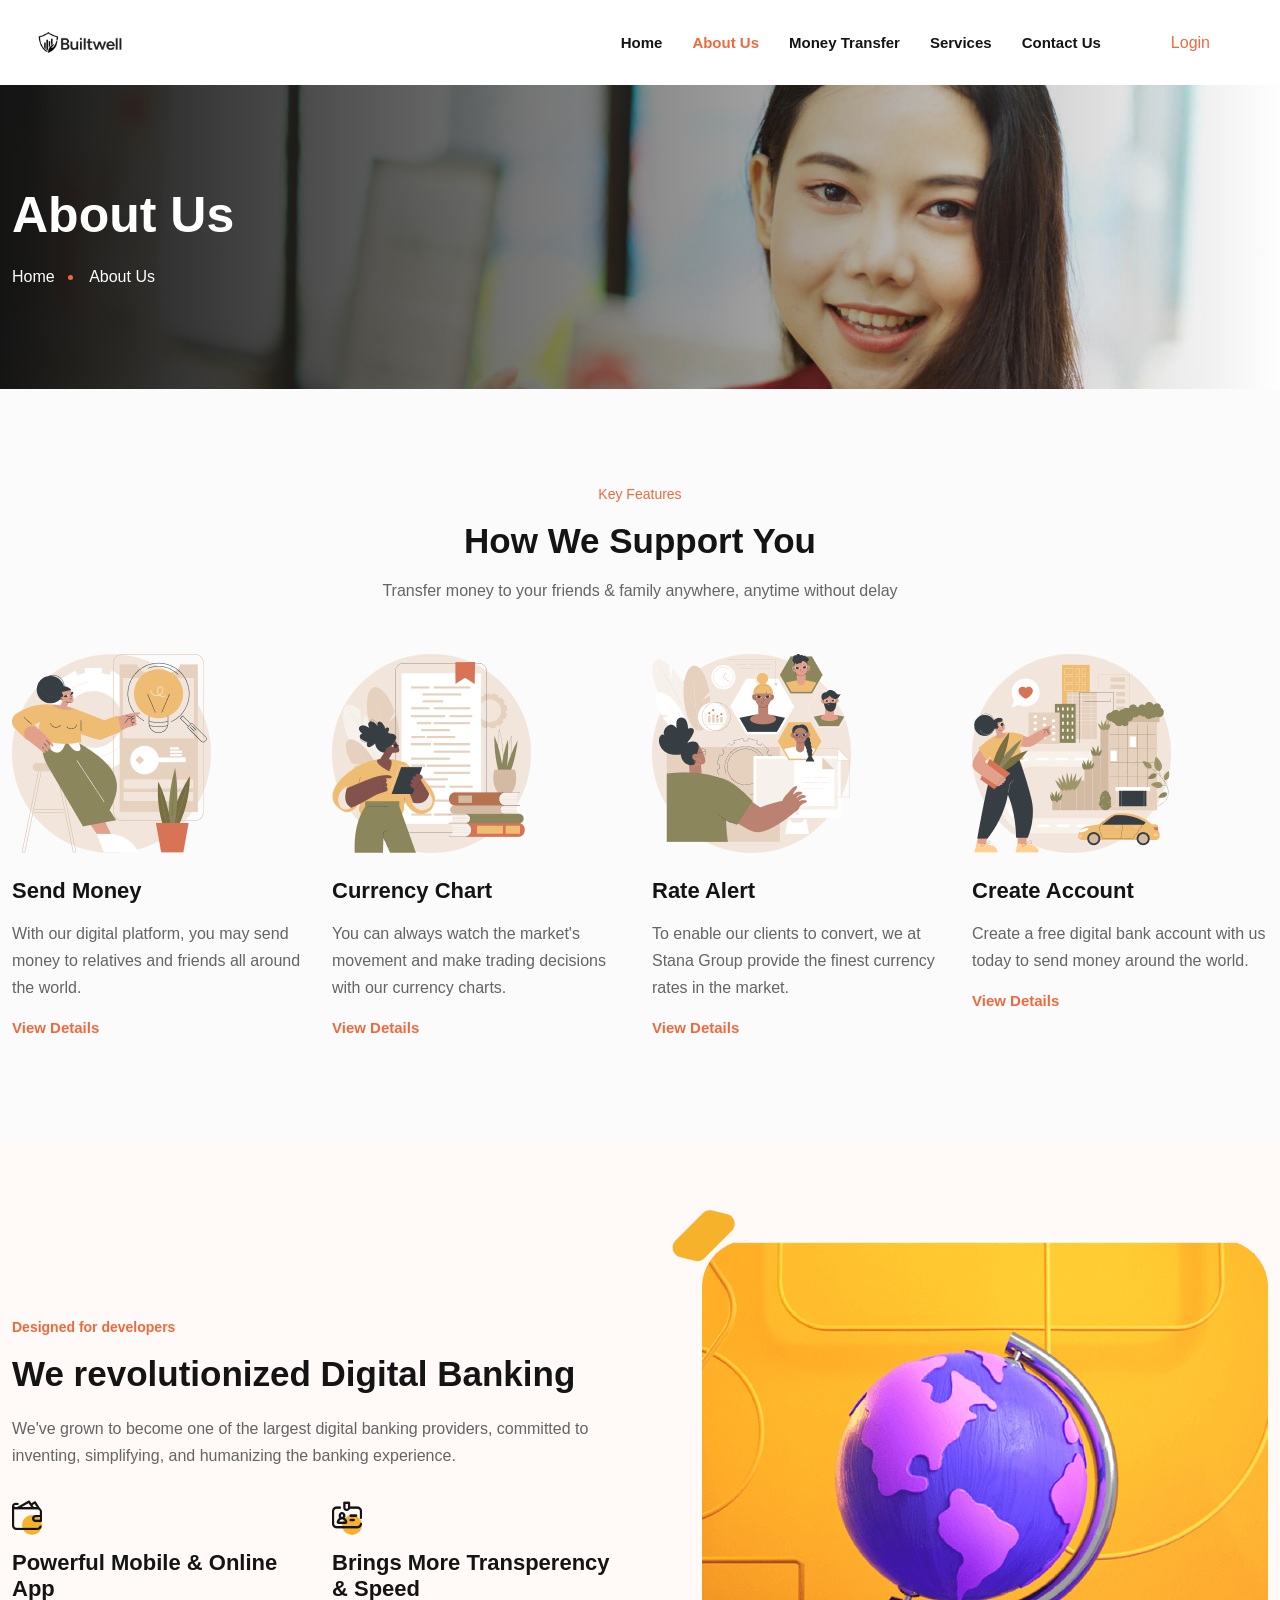
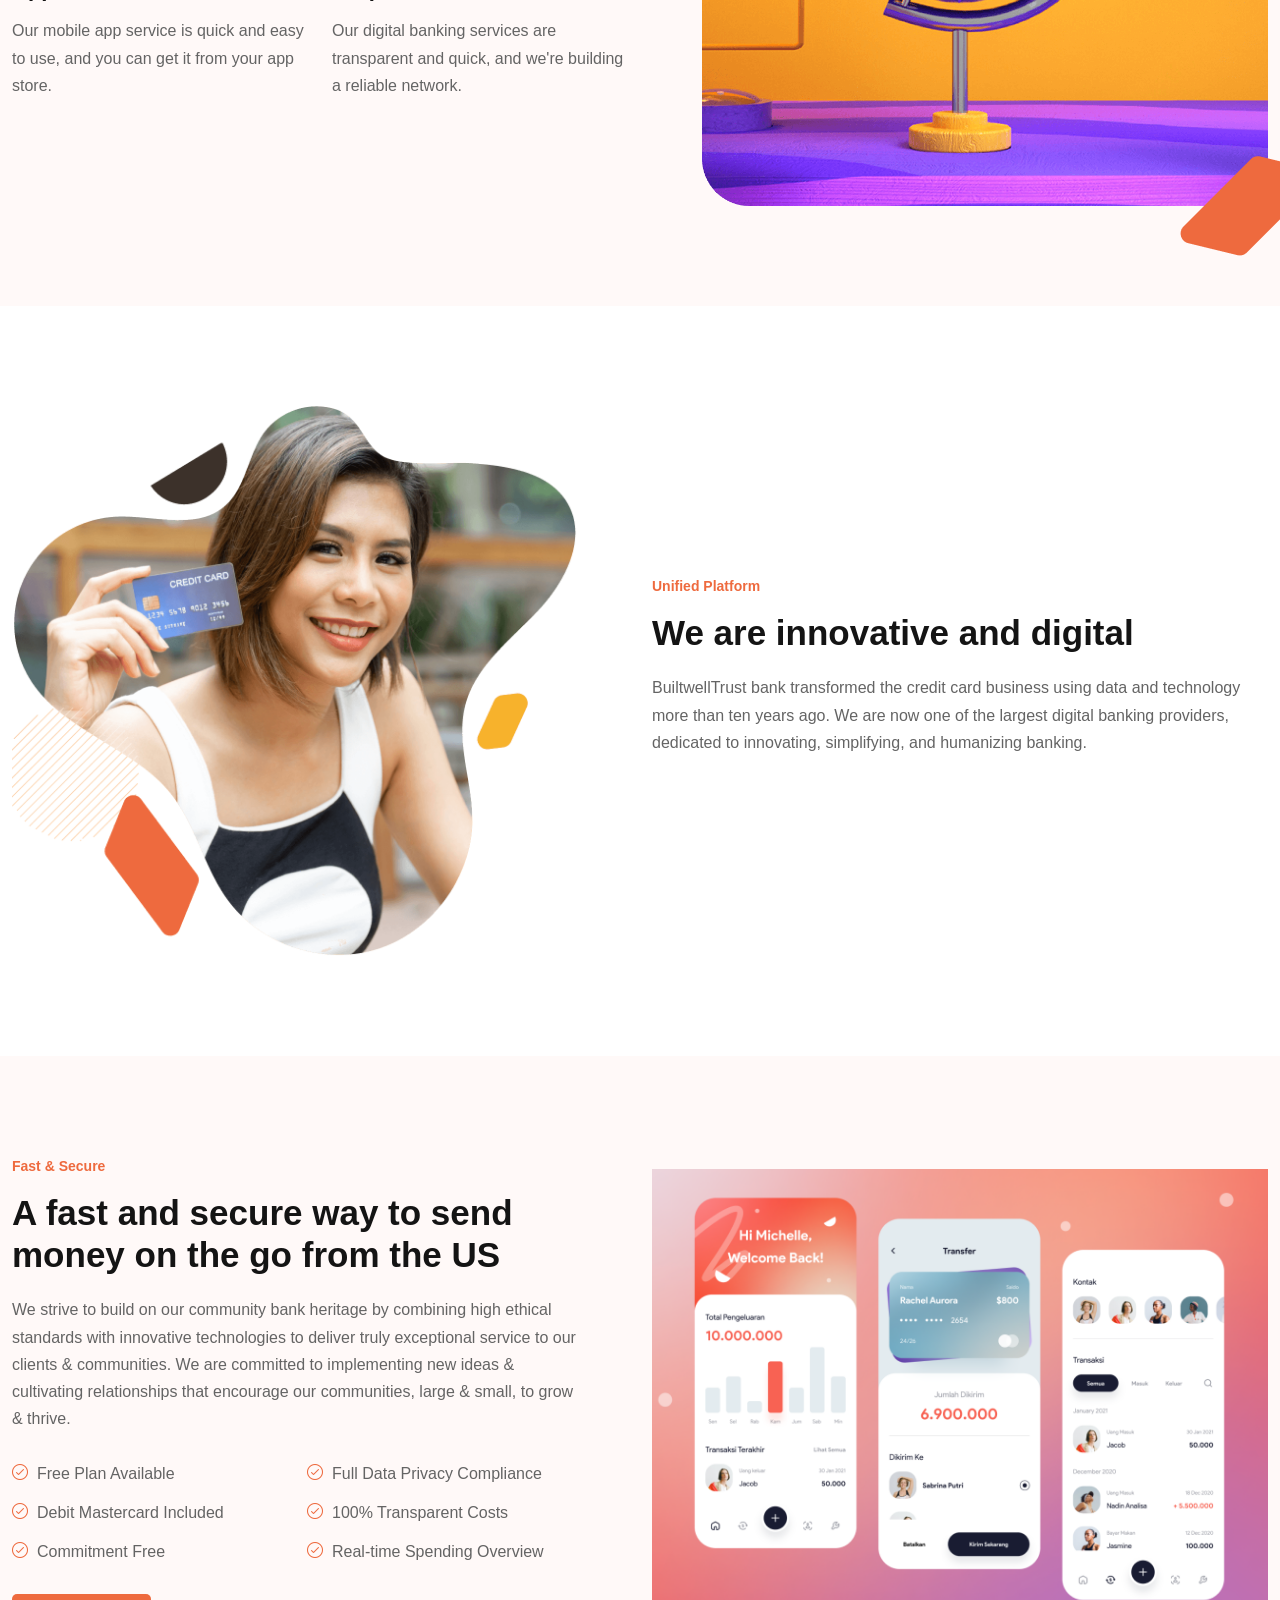
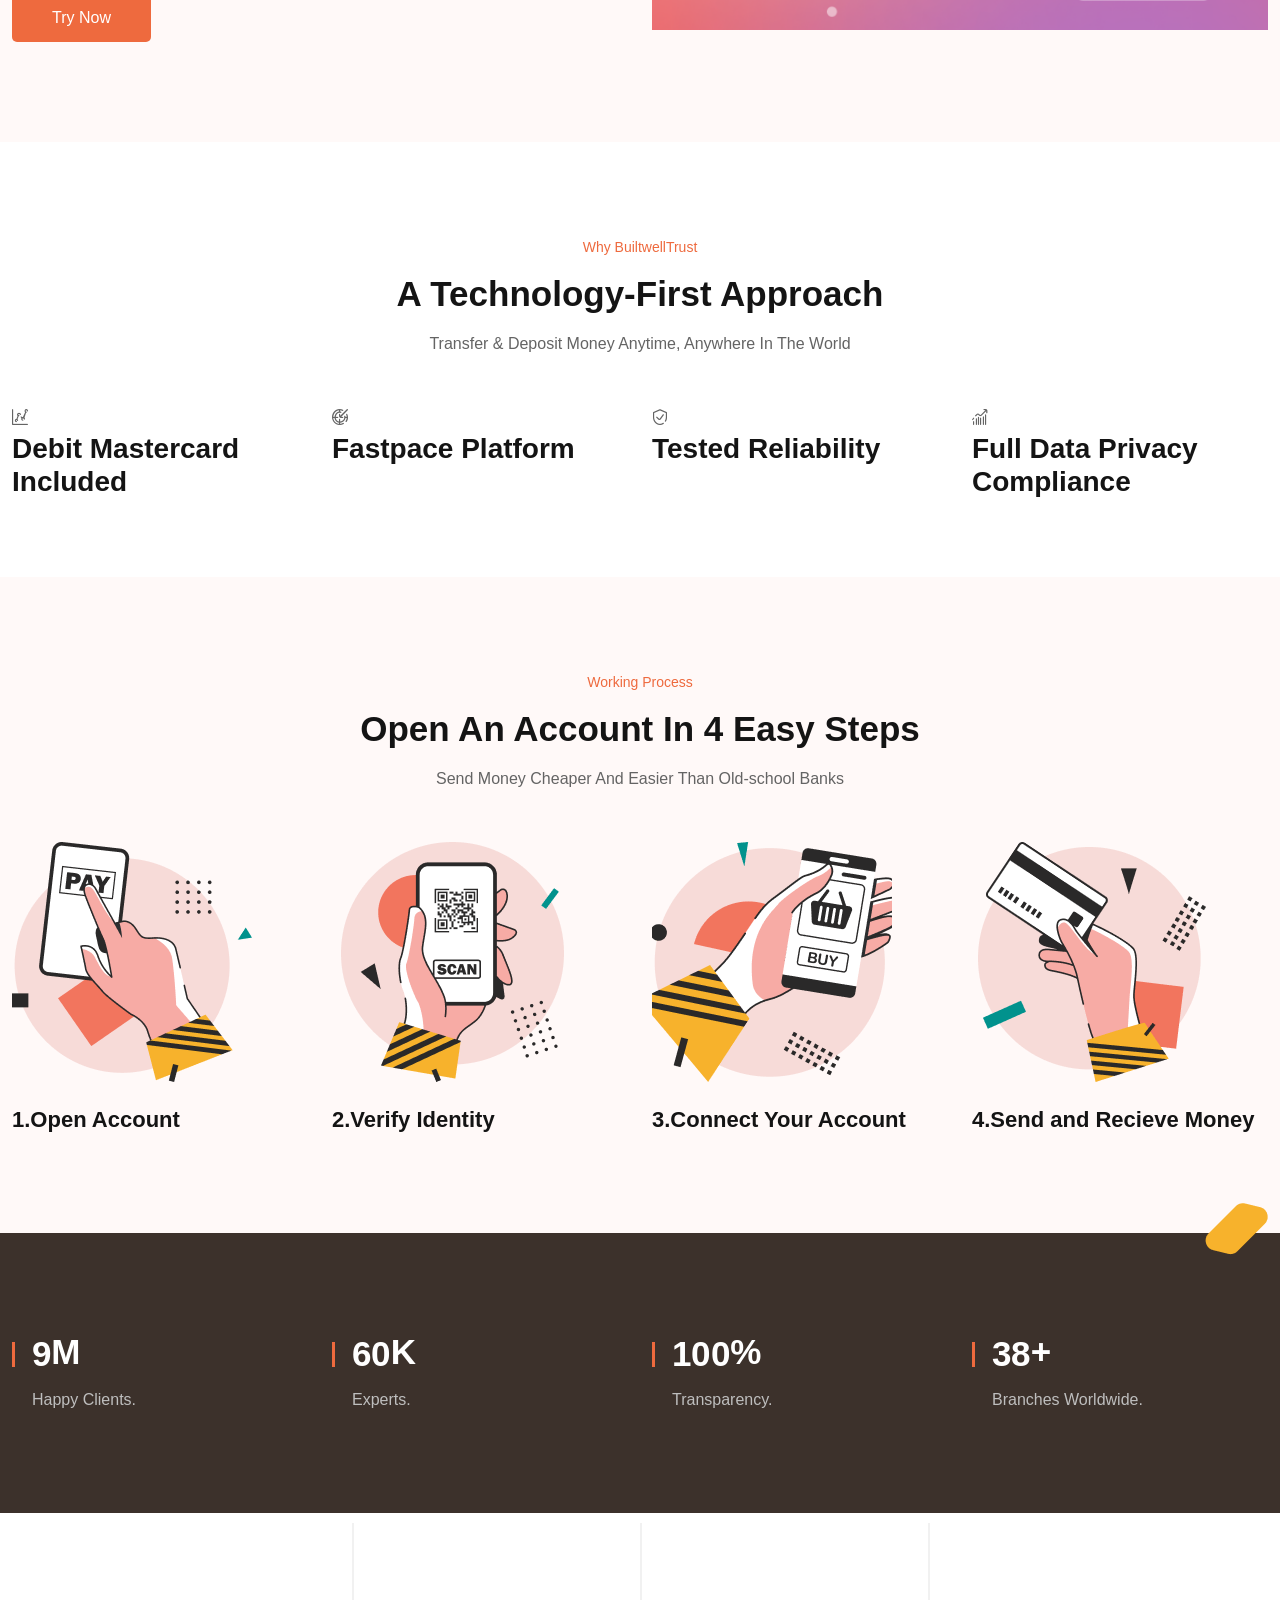
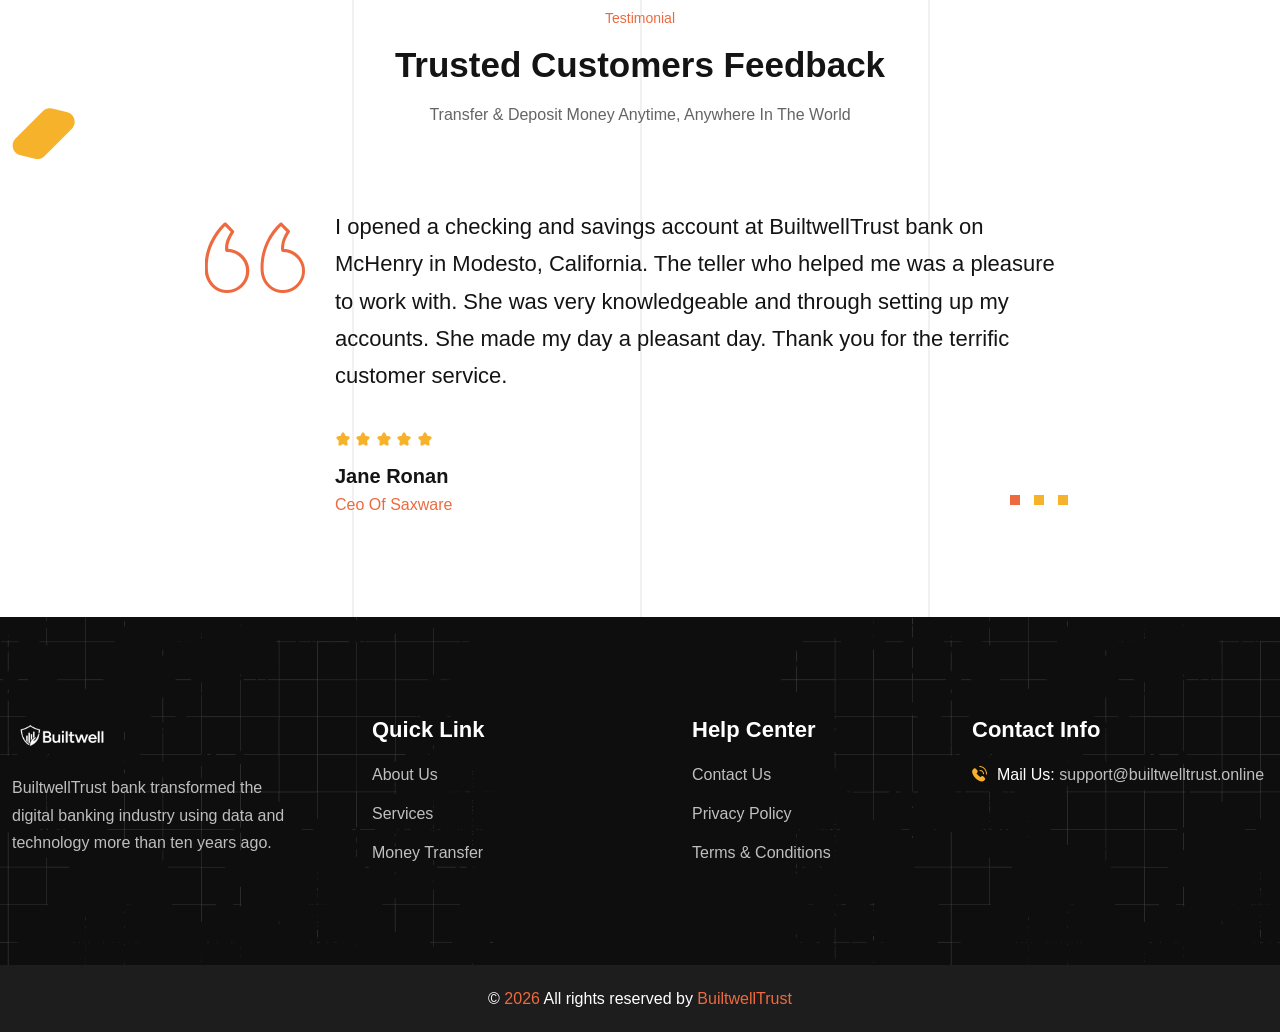
==== commit 3a8fbaa7: "update" ====
--- a/about-us.html
+++ b/about-us.html
@@ -1,321 +1,346 @@
 <!DOCTYPE html>
 <html lang="zxx">
-
-<head>
-  <!-- Required meta tags -->
-  <meta charset="utf-8" />
-  <meta name="viewport" content="width=device-width, initial-scale=1, shrink-to-fit=no" />
-
-  <!-- Links Of CSS File -->
-  <link rel="stylesheet" href="assetss/css/bootstrap.min.css" />
-  <link rel="stylesheet" href="assetss/css/owl.theme.default.min.css" />
-  <link rel="stylesheet" href="assetss/css/owl.carousel.min.css" />
-  <link rel="stylesheet" href="assetss/css/flaticon.css" />
-  <link rel="stylesheet" href="assetss/css/remixicon.css" />
-  <link rel="stylesheet" href="assetss/css/meanmenu.min.css" />
-  <link rel="stylesheet" href="assetss/css/animate.min.css" />
-  <link rel="stylesheet" href="assetss/css/odometer.min.css" />
-  <link rel="stylesheet" href="assetss/css/style.css" />
-  <link rel="stylesheet" href="assetss/css/responsive.css" />
-
-  <!-- Favicon -->
-  <link rel="icon" type="image/png" href="assetss/images/favicon.png" />
-  <!-- Title -->
-  <title>BuiltwellTrust - Enjoy Your seamless and protected online money access</title>
-  <!-- Chatway -->
-  <script id="chatway" async="true" src="https://cdn.chatway.app/widget.js?id=8h5mfCgrzkGJ"></script>
-</head>
-
-<body>
-  <div class="col-lg-4 col-md-12">
-    <div class="header-top-right">
-
+  <head>
+    <!-- Required meta tags -->
+    <meta charset="utf-8" />
+    <meta
+      name="viewport"
+      content="width=device-width, initial-scale=1, shrink-to-fit=no"
+    />
+
+    <!-- Links Of CSS File -->
+    <link rel="stylesheet" href="assetss/css/bootstrap.min.css" />
+    <link rel="stylesheet" href="assetss/css/owl.theme.default.min.css" />
+    <link rel="stylesheet" href="assetss/css/owl.carousel.min.css" />
+    <link rel="stylesheet" href="assetss/css/flaticon.css" />
+    <link rel="stylesheet" href="assetss/css/remixicon.css" />
+    <link rel="stylesheet" href="assetss/css/meanmenu.min.css" />
+    <link rel="stylesheet" href="assetss/css/animate.min.css" />
+    <link rel="stylesheet" href="assetss/css/odometer.min.css" />
+    <link rel="stylesheet" href="assetss/css/style.css" />
+    <link rel="stylesheet" href="assetss/css/responsive.css" />
+
+    <!-- Favicon -->
+    <link rel="icon" type="image/png" href="assetss/images/favicon.png" />
+    <!-- Title -->
+    <title>
+      BuiltwellTrust - Enjoy Your seamless and protected online money access
+    </title>
+  </head>
+
+  <body>
+    <div class="col-lg-4 col-md-12">
+      <div class="header-top-right">
         <div id="google_translate_element"></div>
 
         <script type="text/javascript">
-            function googleTranslateElementInit() {
-                new google.translate.TranslateElement({ pageLanguage: 'en' }, 'google_translate_element');
-            }
+          function googleTranslateElementInit() {
+            new google.translate.TranslateElement(
+              { pageLanguage: "en" },
+              "google_translate_element"
+            );
+          }
         </script>
 
-        <script type="text/javascript"
-            src="//translate.google.com/translate_a/element.js?cb=googleTranslateElementInit"></script>
+        <script
+          type="text/javascript"
+          src="//translate.google.com/translate_a/element.js?cb=googleTranslateElementInit"
+        ></script>
 
         <style>
-            /* #google_translate_element { */
-            /*color: transparent;*/
-            /* } */
-            #google_translate_element a {
-                display: none;
-            }
-
-            /* div.goog-te-gadget { */
-            /*color: transparent !important;*/
-            /* } */
+          /* #google_translate_element { */
+          /*color: transparent;*/
+          /* } */
+          #google_translate_element a {
+            display: none;
+          }
+
+          /* div.goog-te-gadget { */
+          /*color: transparent !important;*/
+          /* } */
         </style>
-    </div>
-  </div>
-  <!-- Start Preloader Area -->
-  <div class="preloader" id="loader-style">
-    <div class="preloader-wrap">
-      <span></span>
-      <span></span>
-      <span></span>
-      <span></span>
-    </div>
-  </div>
-  <!-- End Preloader Area -->
-
-  <!-- Start Navbar Area -->
-  <div class="navbar-area">
-    <div class="mobile-responsive-nav">
-      <div class="container">
-        <div class="mobile-responsive-menu">
-          <div class="logo">
-            <a href="index.html">
+      </div>
+    </div>
+    <!-- Start Preloader Area -->
+    <div class="preloader" id="loader-style">
+      <div class="preloader-wrap">
+        <span></span>
+        <span></span>
+        <span></span>
+        <span></span>
+      </div>
+    </div>
+    <!-- End Preloader Area -->
+
+    <!-- Start Navbar Area -->
+    <div class="navbar-area">
+      <div class="mobile-responsive-nav">
+        <div class="container">
+          <div class="mobile-responsive-menu">
+            <div class="logo">
+              <a href="index.html">
+                <img src="assetss/images/logo.png" alt="logo" width="100" />
+              </a>
+            </div>
+          </div>
+        </div>
+      </div>
+
+      <div class="desktop-nav">
+        <div class="container-fluid">
+          <nav class="navbar navbar-expand-md navbar-light">
+            <a class="navbar-brand" href="index.html">
               <img src="assetss/images/logo.png" alt="logo" width="100" />
             </a>
-          </div>
-        </div>
-      </div>
-    </div>
-
-    <div class="desktop-nav">
-      <div class="container-fluid">
-        <nav class="navbar navbar-expand-md navbar-light">
-          <a class="navbar-brand" href="index.html">
-            <img src="assetss/images/logo.png" alt="logo" width="100" />
-          </a>
-
-          <div class="collapse navbar-collapse mean-menu" id="navbarSupportedContent">
-            <ul class="navbar-nav ms-auto">
-              <li class="nav-item">
-                <a href="index.html" class="nav-link"> Home </a>
-              </li>
-
-              <li class="nav-item">
-                <a href="about-us.html" class="nav-link active"> About Us </a>
-              </li>
-
-              <li class="nav-item">
-                <a href="money-transfer.html" class="nav-link">Money Transfer</a>
-              </li>
-
-              <li class="nav-item">
-                <a href="services.html" class="nav-link"> Services </a>
-              </li>
-
-              <li class="nav-item">
-                <a href="contact-us.html" class="nav-link">Contact Us</a>
-              </li>
-            </ul>
-
-            <div class="others-options">
-              <ul>
-                <li>
-                  <a href="account/login.php" class="default-btn login"> Login </a>
+
+            <div
+              class="collapse navbar-collapse mean-menu"
+              id="navbarSupportedContent"
+            >
+              <ul class="navbar-nav ms-auto">
+                <li class="nav-item">
+                  <a href="index.html" class="nav-link"> Home </a>
+                </li>
+
+                <li class="nav-item">
+                  <a href="about-us.html" class="nav-link active"> About Us </a>
+                </li>
+
+                <li class="nav-item">
+                  <a href="money-transfer.html" class="nav-link"
+                    >Money Transfer</a
+                  >
+                </li>
+
+                <li class="nav-item">
+                  <a href="services.html" class="nav-link"> Services </a>
+                </li>
+
+                <li class="nav-item">
+                  <a href="contact-us.html" class="nav-link">Contact Us</a>
                 </li>
               </ul>
-            </div>
-          </div>
-        </nav>
-      </div>
-    </div>
-
-    <div class="others-option-for-responsive">
-      <div class="container">
-        <div class="dot-menu">
-          <div class="inner">
-            <div class="circle circle-one"></div>
-            <div class="circle circle-two"></div>
-            <div class="circle circle-three"></div>
-          </div>
-        </div>
-
+
+              <div class="others-options">
+                <ul>
+                  <li>
+                    <a href="account/login.php" class="default-btn login">
+                      Login
+                    </a>
+                  </li>
+                </ul>
+              </div>
+            </div>
+          </nav>
+        </div>
+      </div>
+
+      <div class="others-option-for-responsive">
         <div class="container">
-          <div class="option-inner">
-            <div class="others-options justify-content-center d-flex align-items-center">
-              <ul>
-                <li>
-                  <a href="account/login.php" class="default-btn login"> Login </a>
-                </li>
-              </ul>
-            </div>
-          </div>
-        </div>
-      </div>
-    </div>
-  </div>
-  <!-- End Navbar Area -->
-
-  <!-- Start Page Title Area -->
-  <div class="page-title-area bg-1">
-    <div class="container">
-      <div class="page-title-content">
-        <h2>About Us</h2>
-
-        <ul>
-          <li>
-            <a href="index.html"> Home </a>
-          </li>
-
-          <li class="active">About Us</li>
-        </ul>
-      </div>
-    </div>
-  </div>
-  <!-- End Page Title Area -->
-
-  <!-- Start Support Area -->
-  <div class="support-area bg-color-fbfbfb pt-100 pb-70">
-    <div class="container">
-      <div class="section-title">
-        <span class="top-title">Key Features</span>
-        <h2>How We Support You</h2>
-        <p>
-          Transfer money to your friends & family anywhere, anytime without
-          delay
-        </p>
-      </div>
-
-      <div class="row">
-        <div class="col-lg-3 col-sm-6">
-          <div class="single-support wow fadeInUp delay-0-2s">
-            <img src="assetss/images/support/support-1.png" alt="Image" />
-            <h3>
-              <a href="services.html">Send Money</a>
-            </h3>
-            <p>
-              With our digital platform, you may send money to relatives and
-              friends all around the world.
-            </p>
-            <a href="services.html" class="read-more">View Details</a>
-          </div>
-        </div>
-
-        <div class="col-lg-3 col-sm-6">
-          <div class="single-support wow fadeInUp delay-0-4s">
-            <img src="assetss/images/support/support-2.png" alt="Image" />
-            <h3>
-              <a href="services.html">Currency Chart</a>
-            </h3>
-            <p>
-              You can always watch the market's movement and make trading
-              decisions with our currency charts.
-            </p>
-            <a href="services.html" class="read-more">View Details</a>
-          </div>
-        </div>
-
-        <div class="col-lg-3 col-sm-6">
-          <div class="single-support wow fadeInUp delay-0-6s">
-            <img src="assetss/images/support/support-3.png" alt="Image" />
-            <h3>
-              <a href="services.html">Rate Alert</a>
-            </h3>
-            <p>
-              To enable our clients to convert, we at Stana Group provide the
-              finest currency rates in the market.
-            </p>
-            <a href="services.html" class="read-more">View Details</a>
-          </div>
-        </div>
-
-        <div class="col-lg-3 col-sm-6">
-          <div class="single-support wow fadeInUp delay-0-8s">
-            <img src="assetss/images/support/support-4.png" alt="Image" />
-            <h3>
-              <a href="services.html">Create Account</a>
-            </h3>
-            <p>
-              Create a free digital bank account with us today to send money
-              around the world.
-            </p>
-            <a href="services.html" class="read-more">View Details</a>
-          </div>
-        </div>
-      </div>
-    </div>
-  </div>
-  <!-- End Support Area -->
-
-  <!-- Start Unified platform Area -->
-  <div class="unified-platform-area bg-color-fff9f8 ptb-100">
-    <div class="container">
-      <div class="row align-items-center">
-        <div class="col-lg-6">
-          <div class="unified-platform-content wow fadeInLeft delay-0-4s">
-            <div class="mb-30">
-              <span class="top-title">Designed for developers</span>
-              <h2>We revolutionized Digital Banking</h2>
+          <div class="dot-menu">
+            <div class="inner">
+              <div class="circle circle-one"></div>
+              <div class="circle circle-two"></div>
+              <div class="circle circle-three"></div>
+            </div>
+          </div>
+
+          <div class="container">
+            <div class="option-inner">
+              <div
+                class="others-options justify-content-center d-flex align-items-center"
+              >
+                <ul>
+                  <li>
+                    <a href="account/login.php" class="default-btn login">
+                      Login
+                    </a>
+                  </li>
+                </ul>
+              </div>
+            </div>
+          </div>
+        </div>
+      </div>
+    </div>
+    <!-- End Navbar Area -->
+
+    <!-- Start Page Title Area -->
+    <div class="page-title-area bg-1">
+      <div class="container">
+        <div class="page-title-content">
+          <h2>About Us</h2>
+
+          <ul>
+            <li>
+              <a href="index.html"> Home </a>
+            </li>
+
+            <li class="active">About Us</li>
+          </ul>
+        </div>
+      </div>
+    </div>
+    <!-- End Page Title Area -->
+
+    <!-- Start Support Area -->
+    <div class="support-area bg-color-fbfbfb pt-100 pb-70">
+      <div class="container">
+        <div class="section-title">
+          <span class="top-title">Key Features</span>
+          <h2>How We Support You</h2>
+          <p>
+            Transfer money to your friends & family anywhere, anytime without
+            delay
+          </p>
+        </div>
+
+        <div class="row">
+          <div class="col-lg-3 col-sm-6">
+            <div class="single-support wow fadeInUp delay-0-2s">
+              <img src="assetss/images/support/support-1.png" alt="Image" />
+              <h3>
+                <a href="services.html">Send Money</a>
+              </h3>
               <p>
-                We've grown to become one of the largest digital banking
-                providers, committed to inventing, simplifying, and humanizing
-                the banking experience.
+                With our digital platform, you may send money to relatives and
+                friends all around the world.
               </p>
-            </div>
-
-            <div class="row">
-              <div class="col-lg-6 col-sm-6">
-                <div class="single-unified-platform">
-                  <i class="flaticon-wallet"></i>
-                  <h3>Powerful Mobile & Online App</h3>
-                  <p>
-                    Our mobile app service is quick and easy to use, and you
-                    can get it from your app store.
-                  </p>
+              <a href="services.html" class="read-more">View Details</a>
+            </div>
+          </div>
+
+          <div class="col-lg-3 col-sm-6">
+            <div class="single-support wow fadeInUp delay-0-4s">
+              <img src="assetss/images/support/support-2.png" alt="Image" />
+              <h3>
+                <a href="services.html">Currency Chart</a>
+              </h3>
+              <p>
+                You can always watch the market's movement and make trading
+                decisions with our currency charts.
+              </p>
+              <a href="services.html" class="read-more">View Details</a>
+            </div>
+          </div>
+
+          <div class="col-lg-3 col-sm-6">
+            <div class="single-support wow fadeInUp delay-0-6s">
+              <img src="assetss/images/support/support-3.png" alt="Image" />
+              <h3>
+                <a href="services.html">Rate Alert</a>
+              </h3>
+              <p>
+                To enable our clients to convert, we at Stana Group provide the
+                finest currency rates in the market.
+              </p>
+              <a href="services.html" class="read-more">View Details</a>
+            </div>
+          </div>
+
+          <div class="col-lg-3 col-sm-6">
+            <div class="single-support wow fadeInUp delay-0-8s">
+              <img src="assetss/images/support/support-4.png" alt="Image" />
+              <h3>
+                <a href="services.html">Create Account</a>
+              </h3>
+              <p>
+                Create a free digital bank account with us today to send money
+                around the world.
+              </p>
+              <a href="services.html" class="read-more">View Details</a>
+            </div>
+          </div>
+        </div>
+      </div>
+    </div>
+    <!-- End Support Area -->
+
+    <!-- Start Unified platform Area -->
+    <div class="unified-platform-area bg-color-fff9f8 ptb-100">
+      <div class="container">
+        <div class="row align-items-center">
+          <div class="col-lg-6">
+            <div class="unified-platform-content wow fadeInLeft delay-0-4s">
+              <div class="mb-30">
+                <span class="top-title">Designed for developers</span>
+                <h2>We revolutionized Digital Banking</h2>
+                <p>
+                  We've grown to become one of the largest digital banking
+                  providers, committed to inventing, simplifying, and humanizing
+                  the banking experience.
+                </p>
+              </div>
+
+              <div class="row">
+                <div class="col-lg-6 col-sm-6">
+                  <div class="single-unified-platform">
+                    <i class="flaticon-wallet"></i>
+                    <h3>Powerful Mobile & Online App</h3>
+                    <p>
+                      Our mobile app service is quick and easy to use, and you
+                      can get it from your app store.
+                    </p>
+                  </div>
                 </div>
-              </div>
-              <div class="col-lg-6 col-sm-6">
-                <div class="single-unified-platform">
-                  <i class="flaticon-id-card"></i>
-                  <h3>Brings More Transperency & Speed</h3>
-                  <p>
-                    Our digital banking services are transparent and quick,
-                    and we're building a reliable network.
-                  </p>
+                <div class="col-lg-6 col-sm-6">
+                  <div class="single-unified-platform">
+                    <i class="flaticon-id-card"></i>
+                    <h3>Brings More Transperency & Speed</h3>
+                    <p>
+                      Our digital banking services are transparent and quick,
+                      and we're building a reliable network.
+                    </p>
+                  </div>
                 </div>
               </div>
             </div>
           </div>
-        </div>
-
-        <div class="col-lg-6">
-          <div class="unified-img three wow fadeInRight delay-0-4s ml-50">
-            <img src="assetss/images/unified-img-3.png" alt="Image" />
-            <img src="assetss/images/unified-shape-1.png" class="unified-shape-1" alt="Image" />
-            <img src="assetss/images/unified-shape-2.png" class="unified-shape-2" alt="Image" />
-          </div>
-        </div>
-      </div>
-    </div>
-  </div>
-  <!-- End Unified platform Area -->
-
-  <!-- Start Unified platform Area -->
-  <div class="unified-platform-area ptb-100">
-    <div class="container">
-      <div class="row align-items-center">
-        <div class="col-lg-6">
-          <div class="unified-img two wow fadeInLeft delay-0-4s mr-50">
-            <img src="assetss/images/unified-img-2.png" alt="Image" />
-          </div>
-        </div>
-
-        <div class="col-lg-6">
-          <div class="unified-platform-content wow fadeInRight delay-0-4s">
-            <div class="mb-30">
-              <span class="top-title">Unified Platform</span>
-              <h2>We are innovative and digital</h2>
-              <p>
-                BuiltwellTrust bank transformed the credit card business using data
-                and technology more than ten years ago. We are now one of the
-                largest digital banking providers, dedicated to innovating,
-                simplifying, and humanizing banking.
-              </p>
-            </div>
-
-            <!-- <div class="row">
+
+          <div class="col-lg-6">
+            <div class="unified-img three wow fadeInRight delay-0-4s ml-50">
+              <img src="assetss/images/unified-img-3.png" alt="Image" />
+              <img
+                src="assetss/images/unified-shape-1.png"
+                class="unified-shape-1"
+                alt="Image"
+              />
+              <img
+                src="assetss/images/unified-shape-2.png"
+                class="unified-shape-2"
+                alt="Image"
+              />
+            </div>
+          </div>
+        </div>
+      </div>
+    </div>
+    <!-- End Unified platform Area -->
+
+    <!-- Start Unified platform Area -->
+    <div class="unified-platform-area ptb-100">
+      <div class="container">
+        <div class="row align-items-center">
+          <div class="col-lg-6">
+            <div class="unified-img two wow fadeInLeft delay-0-4s mr-50">
+              <img src="assetss/images/unified-img-2.png" alt="Image" />
+            </div>
+          </div>
+
+          <div class="col-lg-6">
+            <div class="unified-platform-content wow fadeInRight delay-0-4s">
+              <div class="mb-30">
+                <span class="top-title">Unified Platform</span>
+                <h2>We are innovative and digital</h2>
+                <p>
+                  BuiltwellTrust bank transformed the credit card business using
+                  data and technology more than ten years ago. We are now one of
+                  the largest digital banking providers, dedicated to
+                  innovating, simplifying, and humanizing banking.
+                </p>
+              </div>
+
+              <!-- <div class="row">
                 <div class="col-lg-6 col-sm-6">
                   <div class="single-unified-platform">
                     <i class="flaticon-wallet"></i>
@@ -336,450 +361,466 @@
                   </div>
                 </div>
               </div> -->
-          </div>
-        </div>
-      </div>
-    </div>
-  </div>
-  <!-- End Unified platform Area -->
-
-  <!-- Start Fast & Secure Area -->
-  <div class="fast-secure-area bg-color-fff9f8 ptb-100">
-    <div class="container">
-      <div class="row align-items-center">
-        <div class="col-lg-6">
-          <div class="fast-secure-content">
-            <span class="top-title">Fast & Secure</span>
-            <h2>A fast and secure way to send money on the go from the US</h2>
-            <p>
-              We strive to build on our community bank heritage by combining
-              high ethical standards with innovative technologies to deliver
-              truly exceptional service to our clients & communities. We are
-              committed to implementing new ideas & cultivating relationships
-              that encourage our communities, large & small, to grow & thrive.
-            </p>
-
-            <div class="row">
-              <div class="col-lg-6 col-sm-6">
-                <ul>
-                  <li>
-                    <i class="flaticon-check-mark"></i>
-                    Free Plan Available
-                  </li>
-                  <li>
-                    <i class="flaticon-check-mark"></i>
-                    Debit Mastercard Included
-                  </li>
-                  <li>
-                    <i class="flaticon-check-mark"></i>
-                    Commitment Free
-                  </li>
-                </ul>
-              </div>
-              <div class="col-lg-6 col-sm-6">
-                <ul>
-                  <li>
-                    <i class="flaticon-check-mark"></i>
-                    Full Data Privacy Compliance
-                  </li>
-                  <li>
-                    <i class="flaticon-check-mark"></i>
-                    100% Transparent Costs
-                  </li>
-                  <li>
-                    <i class="flaticon-check-mark"></i>
-                    Real-time Spending Overview
-                  </li>
-                </ul>
-              </div>
-            </div>
-
-            <a href="account/login.php" class="default-btn"> Try Now </a>
-          </div>
-        </div>
-
-        <div class="col-lg-6">
-          <div class="fast-mgs">
-            <img src="assetss/images/download.png" alt="Image" />
-          </div>
-        </div>
-      </div>
-    </div>
-  </div>
-  <!-- End Fast & Secure Area -->
-
-  <!-- Start Why 247Trust Best Area -->
-  <div class="why-247Trust-best-area pt-100 pb-70">
-    <div class="container">
-      <div class="section-title">
-        <span class="top-title">Why BuiltwellTrust</span>
-        <h2>A Technology-First Approach</h2>
-        <p>Transfer & Deposit Money Anytime, Anywhere In The World</p>
-      </div>
-
-      <div class="row justify-content-center wow fadeInUp delay-0-2s">
-        <div class="col-lg-3 col-sm-6">
-          <div class="single-why-247Trust">
-            <i class="flaticon-analytics-2"></i>
-            <h3>Debit Mastercard Included</h3>
-          </div>
-        </div>
-
-        <div class="col-lg-3 col-sm-6">
-          <div class="single-why-247Trust wow fadeInUp delay-0-4s">
-            <i class="flaticon-target"></i>
-            <h3>Fastpace Platform</h3>
-          </div>
-        </div>
-
-        <div class="col-lg-3 col-sm-6">
-          <div class="single-why-247Trust wow fadeInUp delay-0-6s">
-            <i class="flaticon-shield"></i>
-            <h3>Tested Reliability</h3>
-          </div>
-        </div>
-
-        <div class="col-lg-3 col-sm-6">
-          <div class="single-why-247Trust wow fadeInUp delay-0-8s">
-            <i class="flaticon-profits"></i>
-            <h3>Full Data Privacy Compliance</h3>
-          </div>
-        </div>
-      </div>
-    </div>
-  </div>
-  <!-- End Why 247Trust Best Area -->
-
-  <!-- Start Steps Area -->
-  <div class="steps-area bg-color-fff9f8 pt-100 pb-70">
-    <div class="container">
-      <div class="section-title">
-        <span class="top-title">Working Process</span>
-        <h2>Open An Account In 4 Easy Steps</h2>
-        <p>Send Money Cheaper And Easier Than Old-school Banks</p>
-      </div>
-      <div class="row">
-        <div class="col-lg-3 col-sm-6">
-          <div class="single-steps wow fadeInUp delay-0-2s">
-            <img src="assetss/images/steps/steps-1.png" alt="Image" />
-            <h3>1.Open Account</h3>
-          </div>
-        </div>
-
-        <div class="col-lg-3 col-sm-6">
-          <div class="single-steps wow fadeInUp delay-0-4s">
-            <img src="assetss/images/steps/steps-2.png" alt="Image" />
-            <h3>2.Verify Identity</h3>
-          </div>
-        </div>
-
-        <div class="col-lg-3 col-sm-6">
-          <div class="single-steps wow fadeInUp delay-0-6s">
-            <img src="assetss/images/steps/steps-3.png" alt="Image" />
-            <h3>3.Connect Your Account</h3>
-          </div>
-        </div>
-
-        <div class="col-lg-3 col-sm-6">
-          <div class="single-steps wow fadeInUp delay-0-8s">
-            <img src="assetss/images/steps/steps-4.png" alt="Image" />
-            <h3>4.Send and Recieve Money</h3>
-          </div>
-        </div>
-      </div>
-    </div>
-  </div>
-  <!-- End Steps Area -->
-
-  <!-- Start Counter Area -->
-  <div class="counter-area bg-color-3c312b pt-100 pb-70">
-    <div class="container">
-      <div class="counter-shape">
+            </div>
+          </div>
+        </div>
+      </div>
+    </div>
+    <!-- End Unified platform Area -->
+
+    <!-- Start Fast & Secure Area -->
+    <div class="fast-secure-area bg-color-fff9f8 ptb-100">
+      <div class="container">
+        <div class="row align-items-center">
+          <div class="col-lg-6">
+            <div class="fast-secure-content">
+              <span class="top-title">Fast & Secure</span>
+              <h2>A fast and secure way to send money on the go from the US</h2>
+              <p>
+                We strive to build on our community bank heritage by combining
+                high ethical standards with innovative technologies to deliver
+                truly exceptional service to our clients & communities. We are
+                committed to implementing new ideas & cultivating relationships
+                that encourage our communities, large & small, to grow & thrive.
+              </p>
+
+              <div class="row">
+                <div class="col-lg-6 col-sm-6">
+                  <ul>
+                    <li>
+                      <i class="flaticon-check-mark"></i>
+                      Free Plan Available
+                    </li>
+                    <li>
+                      <i class="flaticon-check-mark"></i>
+                      Debit Mastercard Included
+                    </li>
+                    <li>
+                      <i class="flaticon-check-mark"></i>
+                      Commitment Free
+                    </li>
+                  </ul>
+                </div>
+                <div class="col-lg-6 col-sm-6">
+                  <ul>
+                    <li>
+                      <i class="flaticon-check-mark"></i>
+                      Full Data Privacy Compliance
+                    </li>
+                    <li>
+                      <i class="flaticon-check-mark"></i>
+                      100% Transparent Costs
+                    </li>
+                    <li>
+                      <i class="flaticon-check-mark"></i>
+                      Real-time Spending Overview
+                    </li>
+                  </ul>
+                </div>
+              </div>
+
+              <a href="account/login.php" class="default-btn"> Try Now </a>
+            </div>
+          </div>
+
+          <div class="col-lg-6">
+            <div class="fast-mgs">
+              <img src="assetss/images/download.png" alt="Image" />
+            </div>
+          </div>
+        </div>
+      </div>
+    </div>
+    <!-- End Fast & Secure Area -->
+
+    <!-- Start Why 247Trust Best Area -->
+    <div class="why-247Trust-best-area pt-100 pb-70">
+      <div class="container">
+        <div class="section-title">
+          <span class="top-title">Why BuiltwellTrust</span>
+          <h2>A Technology-First Approach</h2>
+          <p>Transfer & Deposit Money Anytime, Anywhere In The World</p>
+        </div>
+
+        <div class="row justify-content-center wow fadeInUp delay-0-2s">
+          <div class="col-lg-3 col-sm-6">
+            <div class="single-why-247Trust">
+              <i class="flaticon-analytics-2"></i>
+              <h3>Debit Mastercard Included</h3>
+            </div>
+          </div>
+
+          <div class="col-lg-3 col-sm-6">
+            <div class="single-why-247Trust wow fadeInUp delay-0-4s">
+              <i class="flaticon-target"></i>
+              <h3>Fastpace Platform</h3>
+            </div>
+          </div>
+
+          <div class="col-lg-3 col-sm-6">
+            <div class="single-why-247Trust wow fadeInUp delay-0-6s">
+              <i class="flaticon-shield"></i>
+              <h3>Tested Reliability</h3>
+            </div>
+          </div>
+
+          <div class="col-lg-3 col-sm-6">
+            <div class="single-why-247Trust wow fadeInUp delay-0-8s">
+              <i class="flaticon-profits"></i>
+              <h3>Full Data Privacy Compliance</h3>
+            </div>
+          </div>
+        </div>
+      </div>
+    </div>
+    <!-- End Why 247Trust Best Area -->
+
+    <!-- Start Steps Area -->
+    <div class="steps-area bg-color-fff9f8 pt-100 pb-70">
+      <div class="container">
+        <div class="section-title">
+          <span class="top-title">Working Process</span>
+          <h2>Open An Account In 4 Easy Steps</h2>
+          <p>Send Money Cheaper And Easier Than Old-school Banks</p>
+        </div>
         <div class="row">
           <div class="col-lg-3 col-sm-6">
-            <div class="single-counter-item wow fadeInUp delay-0-2s">
-              <h2>
-                <span class="odometer" data-count="9">00</span>
-                <span class="target">M</span>
-              </h2>
-              <p>Happy Clients.</p>
-            </div>
-          </div>
-
-          <div class="col-lg-3 col-sm-6">
-            <div class="single-counter-item wow fadeInUp delay-0-4s">
-              <h2>
-                <span class="odometer" data-count="60">00</span>
-                <span class="target">K</span>
-              </h2>
-              <p>Experts.</p>
-            </div>
-          </div>
-
-          <div class="col-lg-3 col-sm-6">
-            <div class="single-counter-item wow fadeInUp delay-0-6s">
-              <h2>
-                <span class="odometer" data-count="100%">00</span>
-                <span class="target">%</span>
-              </h2>
-              <p>Transparency.</p>
-            </div>
-          </div>
-
-          <div class="col-lg-3 col-sm-6">
-            <div class="single-counter-item wow fadeInUp delay-0-8s">
-              <h2>
-                <span class="odometer" data-count="38">00</span>
-                <span class="target">+</span>
-              </h2>
-              <p>Branches Worldwide.</p>
-            </div>
-          </div>
-        </div>
-
-        <img src="assetss/images/counter-shape.png" class="counter-shape" alt="Image" />
-      </div>
-    </div>
-  </div>
-  <!-- End Counter Area -->
-
-  <!-- Start Customers Area -->
-  <div class="customers-area ptb-100">
-    <div class="container">
-      <div class="customers-bg">
-        <div class="section-title">
-          <span class="top-title">Testimonial</span>
-          <h2>Trusted Customers Feedback</h2>
-          <p>
-            Transfer & Deposit Money Anytime, Anywhere In The World
-          </p>
-        </div>
-
-        <div class="customers-slide owl-carousel owl-theme">
-          <div class="customers-single-item">
-            <i class="flaticon-left-quote quote"></i>
-            <p>
-              I opened a checking and savings account at BuiltwellTrust bank on
-              McHenry in Modesto, California. The teller who helped me was a
-              pleasure to work with. She was very knowledgeable and through
-              setting up my accounts. She made my day a pleasant day. Thank
-              you for the terrific customer service.
-            </p>
-            <ul>
-              <li>
-                <i class="flaticon-star"></i>
-              </li>
-              <li>
-                <i class="flaticon-star"></i>
-              </li>
-              <li>
-                <i class="flaticon-star"></i>
-              </li>
-              <li>
-                <i class="flaticon-star"></i>
-              </li>
-              <li>
-                <i class="flaticon-star"></i>
-              </li>
-            </ul>
-
-            <h3>Jane Ronan</h3>
-            <span>Ceo Of Saxware</span>
-          </div>
-
-          <div class="customers-single-item">
-            <i class="flaticon-left-quote quote"></i>
-            <p>
-              I've been with BuiltwellTrust bank for four years. I went through a loan
-              modification with them, as well as a six-month forbearance. I
-              also have a credit card with them, which they have cancelled
-              after every late payment, as well as a cash account with
-              withdrawal fees. They are always there to help me.
-            </p>
-            <ul>
-              <li>
-                <i class="flaticon-star"></i>
-              </li>
-              <li>
-                <i class="flaticon-star"></i>
-              </li>
-              <li>
-                <i class="flaticon-star"></i>
-              </li>
-              <li>
-                <i class="flaticon-star"></i>
-              </li>
-              <li>
-                <i class="flaticon-star"></i>
-              </li>
-            </ul>
-
-            <h3>Alex Dew</h3>
-            <span>Homeowner</span>
-          </div>
-
-          <div class="customers-single-item">
-            <i class="flaticon-left-quote quote"></i>
-            <p>
-              I usually request service through the app or website, although I
-              have called in on occasion. They're all extremely responsive and
-              accommodating.
-            </p>
-            <ul>
-              <li>
-                <i class="flaticon-star"></i>
-              </li>
-              <li>
-                <i class="flaticon-star"></i>
-              </li>
-              <li>
-                <i class="flaticon-star"></i>
-              </li>
-              <li>
-                <i class="flaticon-star"></i>
-              </li>
-              <li>
-                <i class="flaticon-star"></i>
-              </li>
-            </ul>
-
-            <h3>Anne Mari</h3>
-            <span>Banker</span>
-          </div>
-        </div>
-
-        <img src="assetss/images/counter-shape.png" class="counter-shape" alt="Image" />
-      </div>
-    </div>
-
-    <div class="lines">
-      <div class="line"></div>
-      <div class="line"></div>
-      <div class="line"></div>
-    </div>
-  </div>
-  <!-- End Customers Area -->
-
-  <!-- Start Footer Area -->
-  <div class="footer-area pt-100 pb-70 bg-color-0f0e0e">
-    <div class="container">
-      <div class="row">
-        <div class="col-lg-3 col-sm-6">
-          <div class="single-widget">
-            <div class="footer-logo">
-              <a href="index.html">
-                <img src="assetss/images/white-logo.png" alt="Image" width="100" />
-              </a>
-            </div>
-            <p>
-              BuiltwellTrust bank transformed the digital banking industry using data
-              and technology more than ten years ago.
-            </p>
-          </div>
-        </div>
-
-        <div class="col-lg-3 col-sm-6">
-          <div class="single-widget ml-30">
-            <h3>Quick Link</h3>
-
-            <ul class="use-full-link">
-              <li>
-                <a href="about-us.html">About Us</a>
-              </li>
-              <li>
-                <a href="services.html">Services</a>
-              </li>
-              <li>
-                <a href="money-transfer.html">Money Transfer</a>
-              </li>
-              <!-- <li>
+            <div class="single-steps wow fadeInUp delay-0-2s">
+              <img src="assetss/images/steps/steps-1.png" alt="Image" />
+              <h3>1.Open Account</h3>
+            </div>
+          </div>
+
+          <div class="col-lg-3 col-sm-6">
+            <div class="single-steps wow fadeInUp delay-0-4s">
+              <img src="assetss/images/steps/steps-2.png" alt="Image" />
+              <h3>2.Verify Identity</h3>
+            </div>
+          </div>
+
+          <div class="col-lg-3 col-sm-6">
+            <div class="single-steps wow fadeInUp delay-0-6s">
+              <img src="assetss/images/steps/steps-3.png" alt="Image" />
+              <h3>3.Connect Your Account</h3>
+            </div>
+          </div>
+
+          <div class="col-lg-3 col-sm-6">
+            <div class="single-steps wow fadeInUp delay-0-8s">
+              <img src="assetss/images/steps/steps-4.png" alt="Image" />
+              <h3>4.Send and Recieve Money</h3>
+            </div>
+          </div>
+        </div>
+      </div>
+    </div>
+    <!-- End Steps Area -->
+
+    <!-- Start Counter Area -->
+    <div class="counter-area bg-color-3c312b pt-100 pb-70">
+      <div class="container">
+        <div class="counter-shape">
+          <div class="row">
+            <div class="col-lg-3 col-sm-6">
+              <div class="single-counter-item wow fadeInUp delay-0-2s">
+                <h2>
+                  <span class="odometer" data-count="9">00</span>
+                  <span class="target">M</span>
+                </h2>
+                <p>Happy Clients.</p>
+              </div>
+            </div>
+
+            <div class="col-lg-3 col-sm-6">
+              <div class="single-counter-item wow fadeInUp delay-0-4s">
+                <h2>
+                  <span class="odometer" data-count="60">00</span>
+                  <span class="target">K</span>
+                </h2>
+                <p>Experts.</p>
+              </div>
+            </div>
+
+            <div class="col-lg-3 col-sm-6">
+              <div class="single-counter-item wow fadeInUp delay-0-6s">
+                <h2>
+                  <span class="odometer" data-count="100%">00</span>
+                  <span class="target">%</span>
+                </h2>
+                <p>Transparency.</p>
+              </div>
+            </div>
+
+            <div class="col-lg-3 col-sm-6">
+              <div class="single-counter-item wow fadeInUp delay-0-8s">
+                <h2>
+                  <span class="odometer" data-count="38">00</span>
+                  <span class="target">+</span>
+                </h2>
+                <p>Branches Worldwide.</p>
+              </div>
+            </div>
+          </div>
+
+          <img
+            src="assetss/images/counter-shape.png"
+            class="counter-shape"
+            alt="Image"
+          />
+        </div>
+      </div>
+    </div>
+    <!-- End Counter Area -->
+
+    <!-- Start Customers Area -->
+    <div class="customers-area ptb-100">
+      <div class="container">
+        <div class="customers-bg">
+          <div class="section-title">
+            <span class="top-title">Testimonial</span>
+            <h2>Trusted Customers Feedback</h2>
+            <p>Transfer & Deposit Money Anytime, Anywhere In The World</p>
+          </div>
+
+          <div class="customers-slide owl-carousel owl-theme">
+            <div class="customers-single-item">
+              <i class="flaticon-left-quote quote"></i>
+              <p>
+                I opened a checking and savings account at BuiltwellTrust bank
+                on McHenry in Modesto, California. The teller who helped me was
+                a pleasure to work with. She was very knowledgeable and through
+                setting up my accounts. She made my day a pleasant day. Thank
+                you for the terrific customer service.
+              </p>
+              <ul>
+                <li>
+                  <i class="flaticon-star"></i>
+                </li>
+                <li>
+                  <i class="flaticon-star"></i>
+                </li>
+                <li>
+                  <i class="flaticon-star"></i>
+                </li>
+                <li>
+                  <i class="flaticon-star"></i>
+                </li>
+                <li>
+                  <i class="flaticon-star"></i>
+                </li>
+              </ul>
+
+              <h3>Jane Ronan</h3>
+              <span>Ceo Of Saxware</span>
+            </div>
+
+            <div class="customers-single-item">
+              <i class="flaticon-left-quote quote"></i>
+              <p>
+                I've been with BuiltwellTrust bank for four years. I went
+                through a loan modification with them, as well as a six-month
+                forbearance. I also have a credit card with them, which they
+                have cancelled after every late payment, as well as a cash
+                account with withdrawal fees. They are always there to help me.
+              </p>
+              <ul>
+                <li>
+                  <i class="flaticon-star"></i>
+                </li>
+                <li>
+                  <i class="flaticon-star"></i>
+                </li>
+                <li>
+                  <i class="flaticon-star"></i>
+                </li>
+                <li>
+                  <i class="flaticon-star"></i>
+                </li>
+                <li>
+                  <i class="flaticon-star"></i>
+                </li>
+              </ul>
+
+              <h3>Alex Dew</h3>
+              <span>Homeowner</span>
+            </div>
+
+            <div class="customers-single-item">
+              <i class="flaticon-left-quote quote"></i>
+              <p>
+                I usually request service through the app or website, although I
+                have called in on occasion. They're all extremely responsive and
+                accommodating.
+              </p>
+              <ul>
+                <li>
+                  <i class="flaticon-star"></i>
+                </li>
+                <li>
+                  <i class="flaticon-star"></i>
+                </li>
+                <li>
+                  <i class="flaticon-star"></i>
+                </li>
+                <li>
+                  <i class="flaticon-star"></i>
+                </li>
+                <li>
+                  <i class="flaticon-star"></i>
+                </li>
+              </ul>
+
+              <h3>Anne Mari</h3>
+              <span>Banker</span>
+            </div>
+          </div>
+
+          <img
+            src="assetss/images/counter-shape.png"
+            class="counter-shape"
+            alt="Image"
+          />
+        </div>
+      </div>
+
+      <div class="lines">
+        <div class="line"></div>
+        <div class="line"></div>
+        <div class="line"></div>
+      </div>
+    </div>
+    <!-- End Customers Area -->
+
+    <!-- Start Footer Area -->
+    <div class="footer-area pt-100 pb-70 bg-color-0f0e0e">
+      <div class="container">
+        <div class="row">
+          <div class="col-lg-3 col-sm-6">
+            <div class="single-widget">
+              <div class="footer-logo">
+                <a href="index.html">
+                  <img
+                    src="assetss/images/white-logo.png"
+                    alt="Image"
+                    width="100"
+                  />
+                </a>
+              </div>
+              <p>
+                BuiltwellTrust bank transformed the digital banking industry
+                using data and technology more than ten years ago.
+              </p>
+            </div>
+          </div>
+
+          <div class="col-lg-3 col-sm-6">
+            <div class="single-widget ml-30">
+              <h3>Quick Link</h3>
+
+              <ul class="use-full-link">
+                <li>
+                  <a href="about-us.html">About Us</a>
+                </li>
+                <li>
+                  <a href="services.html">Services</a>
+                </li>
+                <li>
+                  <a href="money-transfer.html">Money Transfer</a>
+                </li>
+                <!-- <li>
                   <a href="money-transfer.html">Money Transfer</a>
                 </li> -->
-            </ul>
-          </div>
-        </div>
-
-        <div class="col-lg-3 col-sm-6">
-          <div class="single-widget ml-30">
-            <h3>Help Center</h3>
-
-            <ul class="use-full-link">
-              <li>
-                <a href="contact-us.html">Contact Us</a>
-              </li>
-              <!-- <li>
+              </ul>
+            </div>
+          </div>
+
+          <div class="col-lg-3 col-sm-6">
+            <div class="single-widget ml-30">
+              <h3>Help Center</h3>
+
+              <ul class="use-full-link">
+                <li>
+                  <a href="contact-us.html">Contact Us</a>
+                </li>
+                <!-- <li>
                   <a href="faq.html">Get Help</a>
                 </li> -->
-              <li>
-                <a href="privacy-policy.html">Privacy Policy</a>
-              </li>
-              <li>
-                <a href="privacy-policy.html">Terms & Conditions</a>
-              </li>
-            </ul>
-          </div>
-        </div>
-
-        <div class="col-lg-3 col-sm-6">
-          <div class="single-widget">
-            <h3>Contact Info</h3>
-
-            <ul class="address-link">
-              <li>
+                <li>
+                  <a href="privacy-policy.html">Privacy Policy</a>
+                </li>
+                <li>
+                  <a href="privacy-policy.html">Terms & Conditions</a>
+                </li>
+              </ul>
+            </div>
+          </div>
+
+          <div class="col-lg-3 col-sm-6">
+            <div class="single-widget">
+              <h3>Contact Info</h3>
+
+              <ul class="address-link">
+                <!-- <li>
                 <i class="flaticon-phone-call"></i>
                 <span>Call Us:</span>
-                <a href="tel:+1 (432) 226-1993">+1 (432) 226-1993</a>
+                <a href="tel:+1 (432) 226-1993">+1 (432) 226-2093</a>
               </li>
               <li>
                 <i class="flaticon-email"></i>
                 <span>Address:</span>
                 +7011 Vermont Ave, Los Angeles, CA 90044
-              </li>
-              <li>
-                <i class="flaticon-phone-call"></i>
-                <span>Mail Us:</span>
-                <a href="mailto:support@builtwelltrust.online"> support@builtwelltrust.online</a>
-              </li>
-            </ul>
-          </div>
-        </div>
-      </div>
-    </div>
-  </div>
-  <!-- End Footer Area -->
-
-  <!-- Start CopyRight Area -->
-  <div class="copy-right-area bg-color-1e1d1d">
-    <div class="container">
-      <div class="copy-right-content">
-        <p>
-          © <span id="year"></span> All rights reserved by
-          <a href="index.html" target="blank">BuiltwellTrust</a>
-        </p>
-      </div>
-    </div>
-  </div>
-  <!-- End CopyRight Area -->
-
-  <!-- Start Go Top Area -->
-  <div class="go-top">
-    <i class="ri-arrow-up-s-fill"></i>
-    <i class="ri-arrow-up-s-fill"></i>
-  </div>
-  <!-- End Go Top Area -->
-
-  <!-- Links of JS File -->
-  <script data-cfasync="false" src="../../cdn-cgi/scripts/5c5dd728/cloudflare-static/email-decode.min.js"></script>
-  <script src="assetss/js/jquery.min.js"></script>
-  <script src="assetss/js/bootstrap.bundle.min.js"></script>
-  <script src="assetss/js/meanmenu.min.js"></script>
-  <script src="assetss/js/owl.carousel.min.js"></script>
-  <script src="assetss/js/wow.js"></script>
-  <script src="assetss/js/appear.min.js"></script>
-  <script src="assetss/js/odometer.min.js"></script>
-  <script src="assetss/js/form-validator.min.js"></script>
-  <script src="assetss/js/contact-form-script.js"></script>
-  <script src="assetss/js/custom.js"></script>
-</body>
-
-</html>+              </li> -->
+                <li>
+                  <i class="flaticon-phone-call"></i>
+                  <span>Mail Us:</span>
+                  <a href="mailto:support@builtwelltrust.online">
+                    support@builtwelltrust.online</a
+                  >
+                </li>
+              </ul>
+            </div>
+          </div>
+        </div>
+      </div>
+    </div>
+    <!-- End Footer Area -->
+
+    <!-- Start CopyRight Area -->
+    <div class="copy-right-area bg-color-1e1d1d">
+      <div class="container">
+        <div class="copy-right-content">
+          <p>
+            © <span id="year"></span> All rights reserved by
+            <a href="index.html" target="blank">BuiltwellTrust</a>
+          </p>
+        </div>
+      </div>
+    </div>
+    <!-- End CopyRight Area -->
+
+    <!-- Start Go Top Area -->
+    <div class="go-top">
+      <i class="ri-arrow-up-s-fill"></i>
+      <i class="ri-arrow-up-s-fill"></i>
+    </div>
+    <!-- End Go Top Area -->
+
+    <!-- Links of JS File -->
+    <!-- Jivosite  -->
+    <script src="//code.jivosite.com/widget/eEmybjQCDo" async></script>
+    <script
+      data-cfasync="false"
+      src="../../cdn-cgi/scripts/5c5dd728/cloudflare-static/email-decode.min.js"
+    ></script>
+    <script src="assetss/js/jquery.min.js"></script>
+    <script src="assetss/js/bootstrap.bundle.min.js"></script>
+    <script src="assetss/js/meanmenu.min.js"></script>
+    <script src="assetss/js/owl.carousel.min.js"></script>
+    <script src="assetss/js/wow.js"></script>
+    <script src="assetss/js/appear.min.js"></script>
+    <script src="assetss/js/odometer.min.js"></script>
+    <script src="assetss/js/form-validator.min.js"></script>
+    <script src="assetss/js/contact-form-script.js"></script>
+    <script src="assetss/js/custom.js"></script>
+  </body>
+</html>
